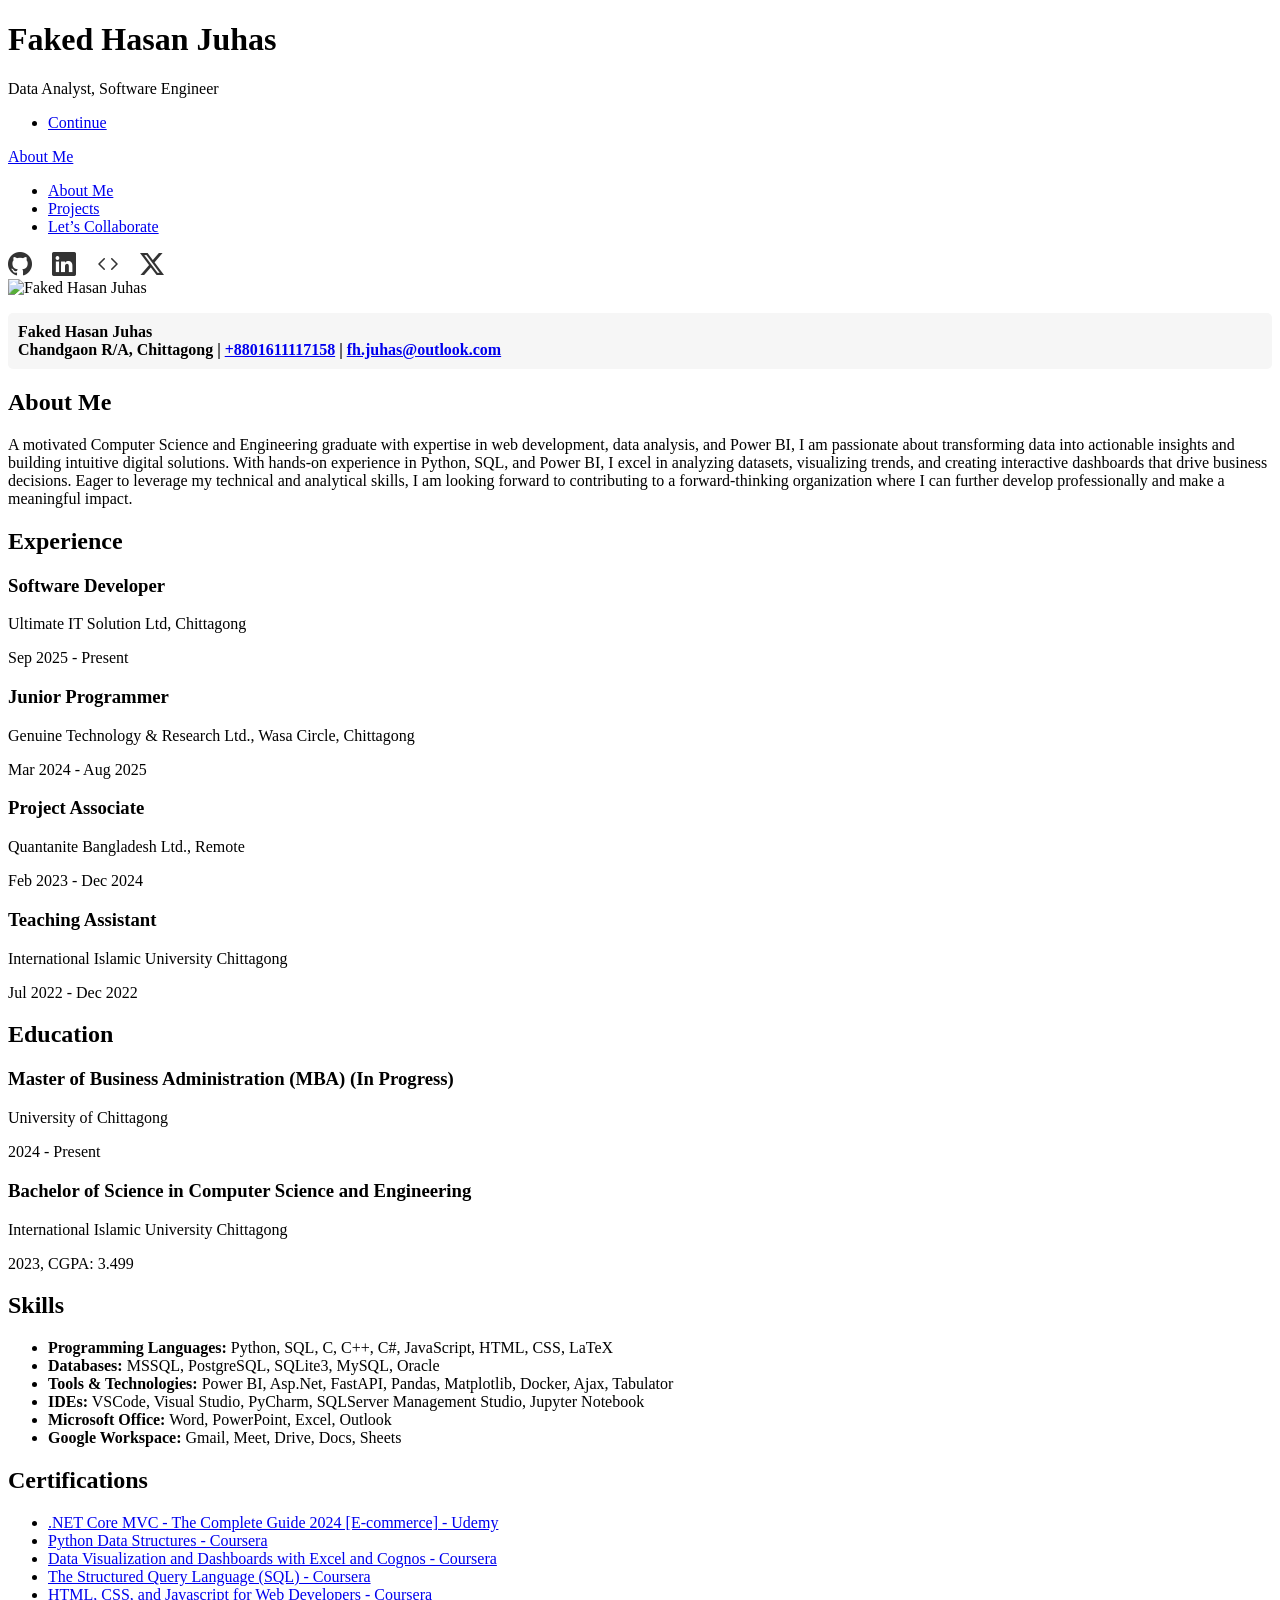
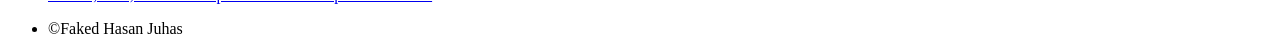
==== index.html @ 73db7cbe "Update index.html" ====
<!DOCTYPE HTML>
<html>
	<head>
		<title>Portfolio of Faked Hasan Juhas</title>
		<meta charset="utf-8" />
		<meta name="viewport" content="width=device-width, initial-scale=1, user-scalable=no" />
		<link rel="stylesheet" href="assets/css/main.css" />
		<link href="https://cdn.jsdelivr.net/npm/bootstrap-icons/font/bootstrap-icons.css" rel="stylesheet">
		<noscript><link rel="stylesheet" href="assets/css/noscript.css" /></noscript>

		<style>
			ul.icons {
		list-style: none;
		padding: 0;
		margin: 0;
		display: flex;
	}
	
	ul.icons li {
		margin-right: 15px; /* Adjust this value for spacing */
	}
	
	ul.icons li:last-child {
		margin-right: 0; /* No extra margin on the last item */
	}
	
	ul.icons a {
		text-decoration: none;
		color: #333;
		font-size: 1.5em; /* Adjust icon size */
	}
	
	ul.icons a:hover {
		color: #007bff; /* Change the hover color if needed */
	}
	
	ul.icons i {
		margin-right: 5px; /* For better spacing with text */
	}
		</style>
	</head>
	<body class="is-preload">

		<!-- Wrapper -->
		<div id="wrapper" class="fade-in">

			<!-- Intro -->
			<div id="intro">
				<h1>Faked Hasan Juhas</h1>
				<p>Data Analyst, Software Engineer</p>
				<ul class="actions">
					<li><a href="#header" class="button icon solid solo fa-arrow-down scrolly">Continue</a></li>
				</ul>
			</div>
	
			<!-- Header -->
			<header id="header">
				<a href="index.html" class="logo">About Me</a>
			</header>
			
			<!-- Nav -->
			<nav id="nav">
				<ul class="links">
					<li class="active"><a href="index.html">About Me</a></li>
					<li><a href="projects.html">Projects</a></li>
					<li><a href="others.html">Let’s Collaborate</a></li>
				</ul>
				<ul class="icons">
					<li><a href="https://github.com/fh-juhas" target="_blank"><i class="bi bi-github"></i></a></li>
					<li><a href="https://www.linkedin.com/in/fh-juhas/" target="_blank"><i class="bi bi-linkedin"></i></a></li>
					<li><a href="https://leetcode.com/u/fh_juhas" target="_blank">
						<i class="bi bi-code"></i></a>
					</li>
					<li><a href="https://x.com/FH_Juhas" target="_blank"> 
						<i class="bi bi-twitter-x"></i></a>
					 </li>
				</ul>
			</nav>
	
			<!-- Main Content -->
			<div id="main">
				<!-- Personal Information -->
				<section id="personal-info">
					<header class="major">
						<img src="images/juhas_c.jpg" alt="Faked Hasan Juhas" />
						<p class="highlighted-text">Faked Hasan Juhas <br> Chandgaon R/A, Chittagong | <a href="tel: +8801611117158">+8801611117158</a> | <a href="mailto:fh.juhas@outlook.com">fh.juhas@outlook.com</a></p>
					</header>
				</section>
	
				<!-- Objective -->
				<section id="objective">
					<h2>About Me</h2>
					<p>A motivated Computer Science and Engineering graduate with expertise in web development, data analysis, and Power BI, I am passionate about transforming data into actionable insights and building intuitive digital solutions. With hands-on experience in Python, SQL, and Power BI, I excel in analyzing datasets, visualizing trends, and creating interactive dashboards that drive business decisions. Eager to leverage my technical and analytical skills, I am looking forward to contributing to a forward-thinking organization where I can further develop professionally and make a meaningful impact.</p>
				</section>
	
				<!-- Experience -->
				<section id="experience">
					<h2>Experience</h2>
					<div class="experience-item">
						<h3>Software Developer</h3>
						<p>Ultimate IT Solution Ltd, Chittagong</p>
						<p>Sep 2025 - Present</p>
					</div>
					<div class="experience-item">
						<h3>Junior Programmer</h3>
						<p>Genuine Technology & Research Ltd., Wasa Circle, Chittagong</p>
						<p>Mar 2024 - Aug 2025</p>
					</div>
	
					<div class="experience-item">
						<h3>Project Associate</h3>
						<p>Quantanite Bangladesh Ltd., Remote</p>
						<p>Feb 2023 - Dec 2024</p>
					</div>
	
					<div class="experience-item">
						<h3>Teaching Assistant</h3>
						<p>International Islamic University Chittagong</p>
						<p>Jul 2022 - Dec 2022</p>
					</div>
				</section>
	
				<!-- Education -->
				<section id="education">
					<h2>Education</h2>
					<div class="education-item">
						<h3>Master of Business Administration (MBA) (In Progress)</h3>
						<p>University of Chittagong</p>
						<p>2024 - Present</p>
					</div>
					<div class="education-item">
						<h3>Bachelor of Science in Computer Science and Engineering</h3>
						<p>International Islamic University Chittagong</p>
						<p>2023, CGPA: 3.499</p>
					</div>
				</section>
	
				<!-- Skills -->
				<section id="skills">
					<h2>Skills</h2>
					<ul>
						<li><strong>Programming Languages:</strong> Python, SQL, C, C++, C#, JavaScript, HTML, CSS, LaTeX</li>
						<li><strong>Databases:</strong> MSSQL, PostgreSQL, SQLite3, MySQL, Oracle</li>
						<li><strong>Tools & Technologies:</strong> Power BI, Asp.Net, FastAPI, Pandas, Matplotlib, Docker, Ajax, Tabulator</li>
						<li><strong>IDEs:</strong> VSCode, Visual Studio, PyCharm, SQLServer Management Studio, Jupyter Notebook</li>
						<li><strong>Microsoft Office:</strong> Word, PowerPoint, Excel, Outlook</li>
						<li><strong>Google Workspace:</strong> Gmail, Meet, Drive, Docs, Sheets</li>
					</ul>
				</section>
	
				<!-- Certifications -->
				<section id="certifications">
					<h2>Certifications</h2>
					<ul>
						<li><a href="https://www.udemy.com/certificate/UC-e2f297e2-df7e-4d89-8115-664ddb28759d/">.NET Core MVC - The Complete Guide 2024 [E-commerce] - Udemy</a>
						</li>
						<li><a href="https://www.coursera.org/account/accomplishments/certificate/6GGU4X2CEJ9W">Python Data Structures - Coursera</a>
						</li>
						<li><a href="https://www.coursera.org/account/accomplishments/certificate/7LS5CKX2YSNA">Data Visualization and Dashboards with Excel and Cognos - Coursera</a>
						</li>
						<li><a href="https://www.coursera.org/account/accomplishments/verify/M5MW54828D9E">The Structured Query Language (SQL) - Coursera</a>
						</li>
						<li><a href="https://www.coursera.org/account/accomplishments/verify/FS8ZNSE8U9MA">HTML, CSS, and Javascript for Web Developers - Coursera</a>
						</li>
					</ul>
				</section>
			</div>

				<!-- Footer -->
					<footer id="footer">
				
						<section class="split contact">
							<section class="alt">
								<button onclick="topFunction()" id="myBtn" title="Go to top">Top</button>
							</section>
						</section>
					</footer>

				<!-- Copyright -->
					<div id="copyright">
						<ul><li>&copy;Faked Hasan Juhas</li></ul>
					</div>

			</div>

		<!-- Scripts -->
			<script src="assets/js/jquery.min.js"></script>
			<script src="assets/js/jquery.scrollex.min.js"></script>
			<script src="assets/js/jquery.scrolly.min.js"></script>
			<script src="assets/js/browser.min.js"></script>
			<script src="assets/js/breakpoints.min.js"></script>
			<script src="assets/js/util.js"></script>
			<script src="assets/js/main.js"></script>

	</body>
</html>

<style>
	/* Additional CSS for image styling */
	.profile-photo {
		display: flex;
		justify-content: center;
		align-items: center;
		margin: 20px 0;
	}

	.profile-photo img {
		width: 150px; /* Resize the image */
		height: 150px; /* Ensure image stays square */
		border-radius: 50%; /* Makes the image circular */
		border: 3px solid #ccc; /* Optional: adds a border */
	}

	.highlighted-text {
        background-color: #f6f6f6; /* Light yellow background */
        padding: 10px;
        border-radius: 5px; /* Optional: for rounded corners */
        font-weight: bold; /* Optional: make text bold */
    }
</style>



<script>
let mybutton = document.getElementById("myBtn");

// When the user scrolls down 20px from the top of the document, show the button
window.onscroll = function() {scrollFunction()};

function scrollFunction() {
  if (document.body.scrollTop > 20 || document.documentElement.scrollTop > 20) {
    mybutton.style.display = "block";
  } else {
    mybutton.style.display = "none";
  }
}

// When the user clicks on the button, scroll to the top of the document
function topFunction() {
  document.body.scrollTop = 0; // For Safari
  document.documentElement.scrollTop = 0; // For Chrome, Firefox, IE and Opera
}
</script>
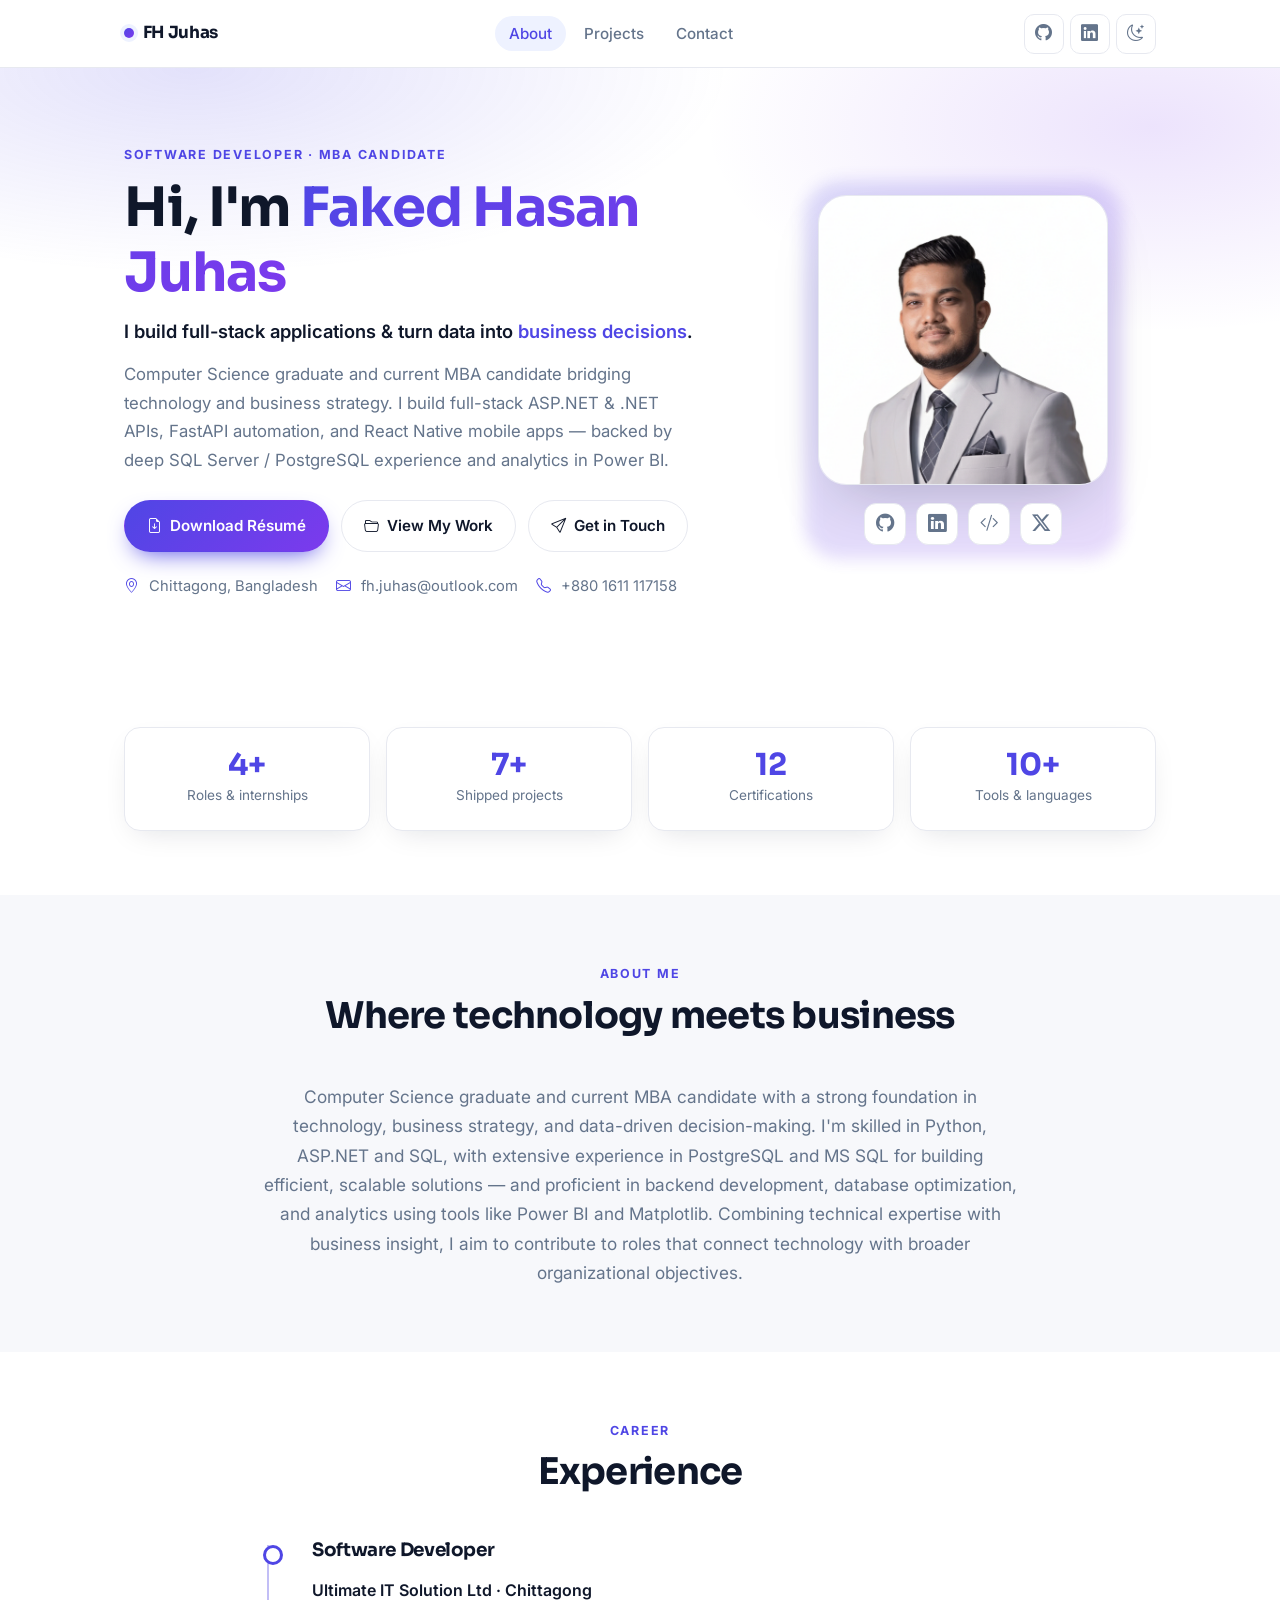
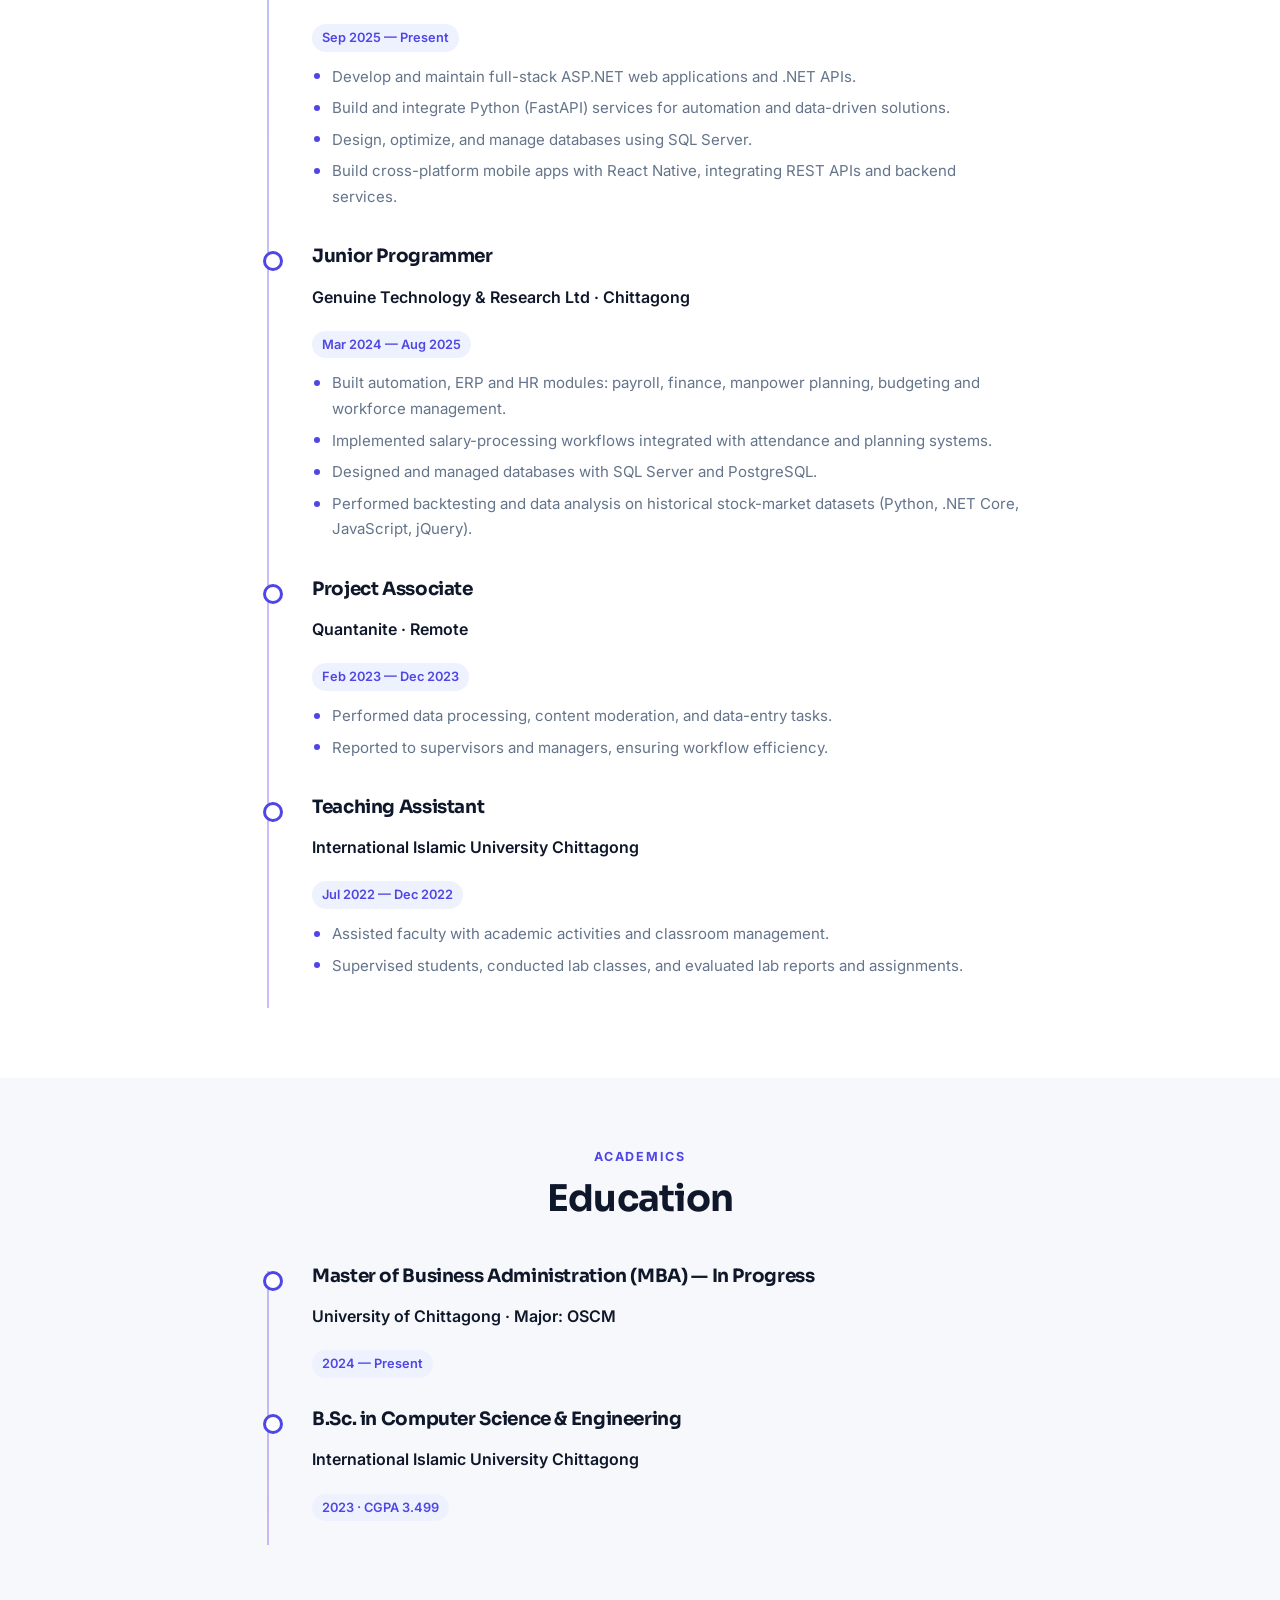
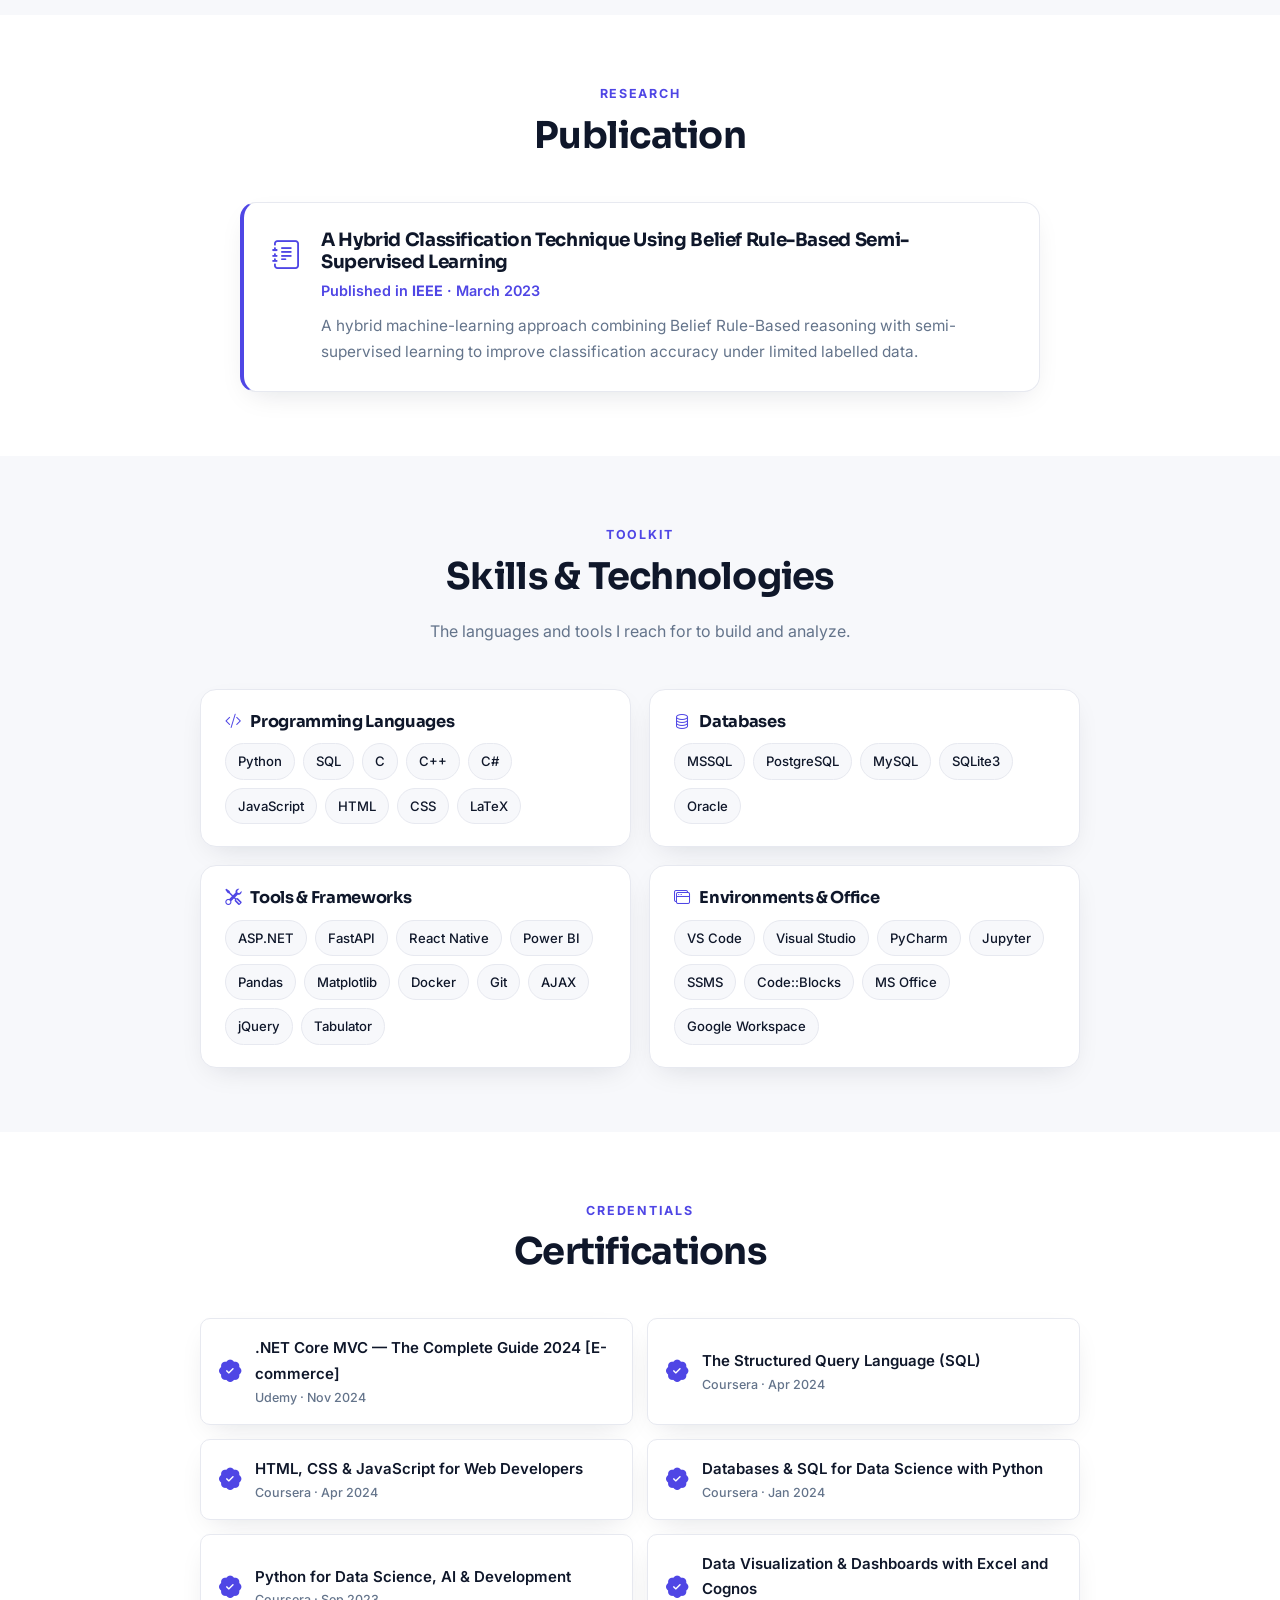
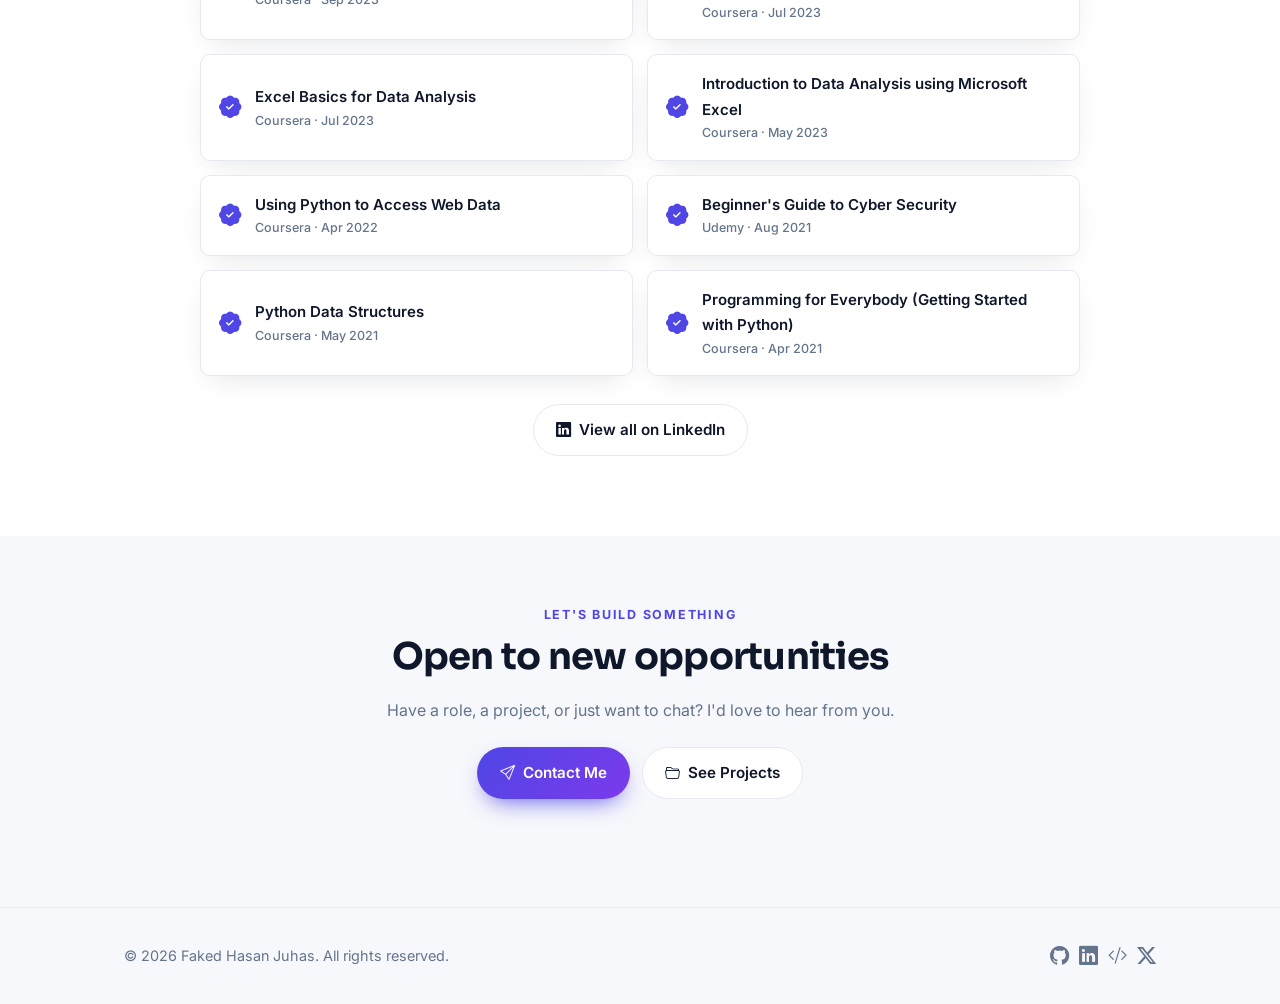
==== commit 5ea63ac9: "update design and contents" ====
--- a/index.html
+++ b/index.html
@@ -1,243 +1,324 @@
-<!DOCTYPE HTML>
-<html>
-	<head>
-		<title>Portfolio of Faked Hasan Juhas</title>
-		<meta charset="utf-8" />
-		<meta name="viewport" content="width=device-width, initial-scale=1, user-scalable=no" />
-		<link rel="stylesheet" href="assets/css/main.css" />
-		<link href="https://cdn.jsdelivr.net/npm/bootstrap-icons/font/bootstrap-icons.css" rel="stylesheet">
-		<noscript><link rel="stylesheet" href="assets/css/noscript.css" /></noscript>
-
-		<style>
-			ul.icons {
-		list-style: none;
-		padding: 0;
-		margin: 0;
-		display: flex;
-	}
-	
-	ul.icons li {
-		margin-right: 15px; /* Adjust this value for spacing */
-	}
-	
-	ul.icons li:last-child {
-		margin-right: 0; /* No extra margin on the last item */
-	}
-	
-	ul.icons a {
-		text-decoration: none;
-		color: #333;
-		font-size: 1.5em; /* Adjust icon size */
-	}
-	
-	ul.icons a:hover {
-		color: #007bff; /* Change the hover color if needed */
-	}
-	
-	ul.icons i {
-		margin-right: 5px; /* For better spacing with text */
-	}
-		</style>
-	</head>
-	<body class="is-preload">
-
-		<!-- Wrapper -->
-		<div id="wrapper" class="fade-in">
-
-			<!-- Intro -->
-			<div id="intro">
-				<h1>Faked Hasan Juhas</h1>
-				<p>Data Analyst, Software Engineer</p>
-				<ul class="actions">
-					<li><a href="#header" class="button icon solid solo fa-arrow-down scrolly">Continue</a></li>
-				</ul>
-			</div>
-	
-			<!-- Header -->
-			<header id="header">
-				<a href="index.html" class="logo">About Me</a>
-			</header>
-			
-			<!-- Nav -->
-			<nav id="nav">
-				<ul class="links">
-					<li class="active"><a href="index.html">About Me</a></li>
+<!DOCTYPE html>
+<html lang="en" data-theme="light">
+<head>
+	<meta charset="utf-8" />
+	<meta name="viewport" content="width=device-width, initial-scale=1" />
+	<title>Faked Hasan Juhas — Software Engineer & Data Analyst</title>
+	<meta name="description" content="Faked Hasan Juhas — Software Engineer and Data Analyst specializing in web development, SQL, Python and Power BI. Turning data into decisions and ideas into products." />
+
+	<link rel="preconnect" href="https://fonts.googleapis.com">
+	<link rel="preconnect" href="https://fonts.gstatic.com" crossorigin>
+	<link href="https://fonts.googleapis.com/css2?family=Inter:wght@400;500;600;700&family=Sora:wght@600;700&display=swap" rel="stylesheet">
+	<link href="https://cdn.jsdelivr.net/npm/bootstrap-icons/font/bootstrap-icons.css" rel="stylesheet">
+	<link rel="stylesheet" href="assets/css/style.css" />
+</head>
+<body>
+
+	<!-- Navbar -->
+	<header class="nav">
+		<div class="container">
+			<a href="index.html" class="nav__brand"><span class="dot"></span>FH&nbsp;Juhas</a>
+			<nav>
+				<ul class="nav__links">
+					<li><a href="index.html" class="active">About</a></li>
 					<li><a href="projects.html">Projects</a></li>
-					<li><a href="others.html">Let’s Collaborate</a></li>
-				</ul>
-				<ul class="icons">
-					<li><a href="https://github.com/fh-juhas" target="_blank"><i class="bi bi-github"></i></a></li>
-					<li><a href="https://www.linkedin.com/in/fh-juhas/" target="_blank"><i class="bi bi-linkedin"></i></a></li>
-					<li><a href="https://leetcode.com/u/fh_juhas" target="_blank">
-						<i class="bi bi-code"></i></a>
-					</li>
-					<li><a href="https://x.com/FH_Juhas" target="_blank"> 
-						<i class="bi bi-twitter-x"></i></a>
-					 </li>
+					<li><a href="others.html">Contact</a></li>
 				</ul>
 			</nav>
-	
-			<!-- Main Content -->
-			<div id="main">
-				<!-- Personal Information -->
-				<section id="personal-info">
-					<header class="major">
-						<img src="images/juhas_c.jpg" alt="Faked Hasan Juhas" />
-						<p class="highlighted-text">Faked Hasan Juhas <br> Chandgaon R/A, Chittagong | <a href="tel: +8801611117158">+8801611117158</a> | <a href="mailto:fh.juhas@outlook.com">fh.juhas@outlook.com</a></p>
-					</header>
-				</section>
-	
-				<!-- Objective -->
-				<section id="objective">
-					<h2>About Me</h2>
-					<p>A motivated Computer Science and Engineering graduate with expertise in web development, data analysis, and Power BI, I am passionate about transforming data into actionable insights and building intuitive digital solutions. With hands-on experience in Python, SQL, and Power BI, I excel in analyzing datasets, visualizing trends, and creating interactive dashboards that drive business decisions. Eager to leverage my technical and analytical skills, I am looking forward to contributing to a forward-thinking organization where I can further develop professionally and make a meaningful impact.</p>
-				</section>
-	
-				<!-- Experience -->
-				<section id="experience">
-					<h2>Experience</h2>
-					<div class="experience-item">
-						<h3>Software Developer</h3>
-						<p>Ultimate IT Solution Ltd, Chittagong</p>
-						<p>Sep 2025 - Present</p>
-					</div>
-					<div class="experience-item">
-						<h3>Junior Programmer</h3>
-						<p>Genuine Technology & Research Ltd., Wasa Circle, Chittagong</p>
-						<p>Mar 2024 - Aug 2025</p>
-					</div>
-	
-					<div class="experience-item">
-						<h3>Project Associate</h3>
-						<p>Quantanite Bangladesh Ltd., Remote</p>
-						<p>Feb 2023 - Dec 2024</p>
-					</div>
-	
-					<div class="experience-item">
-						<h3>Teaching Assistant</h3>
-						<p>International Islamic University Chittagong</p>
-						<p>Jul 2022 - Dec 2022</p>
-					</div>
-				</section>
-	
-				<!-- Education -->
-				<section id="education">
-					<h2>Education</h2>
-					<div class="education-item">
-						<h3>Master of Business Administration (MBA) (In Progress)</h3>
-						<p>University of Chittagong</p>
-						<p>2024 - Present</p>
-					</div>
-					<div class="education-item">
-						<h3>Bachelor of Science in Computer Science and Engineering</h3>
-						<p>International Islamic University Chittagong</p>
-						<p>2023, CGPA: 3.499</p>
-					</div>
-				</section>
-	
-				<!-- Skills -->
-				<section id="skills">
-					<h2>Skills</h2>
-					<ul>
-						<li><strong>Programming Languages:</strong> Python, SQL, C, C++, C#, JavaScript, HTML, CSS, LaTeX</li>
-						<li><strong>Databases:</strong> MSSQL, PostgreSQL, SQLite3, MySQL, Oracle</li>
-						<li><strong>Tools & Technologies:</strong> Power BI, Asp.Net, FastAPI, Pandas, Matplotlib, Docker, Ajax, Tabulator</li>
-						<li><strong>IDEs:</strong> VSCode, Visual Studio, PyCharm, SQLServer Management Studio, Jupyter Notebook</li>
-						<li><strong>Microsoft Office:</strong> Word, PowerPoint, Excel, Outlook</li>
-						<li><strong>Google Workspace:</strong> Gmail, Meet, Drive, Docs, Sheets</li>
+			<div class="nav__right">
+				<a class="icon-btn" href="https://github.com/fh-juhas" target="_blank" rel="noopener" title="GitHub"><i class="bi bi-github"></i></a>
+				<a class="icon-btn" href="https://www.linkedin.com/in/fh-juhas/" target="_blank" rel="noopener" title="LinkedIn"><i class="bi bi-linkedin"></i></a>
+				<button class="icon-btn" data-theme-toggle title="Toggle theme"><i data-theme-icon class="bi bi-moon-stars"></i></button>
+				<button class="icon-btn nav__toggle" data-nav-toggle title="Menu"><i class="bi bi-list"></i></button>
+			</div>
+		</div>
+	</header>
+
+	<!-- Hero -->
+	<section class="hero">
+		<div class="container">
+			<div class="hero__grid">
+				<div class="hero__intro reveal">
+					<span class="eyebrow">Software Developer · MBA Candidate</span>
+					<h1>Hi, I'm <span class="grad">Faked Hasan Juhas</span></h1>
+					<p class="hero__role">I build full-stack applications & turn data into <span>business decisions</span>.</p>
+					<p class="hero__lead">Computer Science graduate and current MBA candidate bridging technology and business strategy. I build full-stack ASP.NET & .NET APIs, FastAPI automation, and React Native mobile apps — backed by deep SQL Server / PostgreSQL experience and analytics in Power BI.</p>
+					<div class="hero__cta">
+						<a href="assets/files/Faked_Hasan_Juhas_Resume.pdf" class="btn btn--primary" target="_blank" rel="noopener"><i class="bi bi-file-earmark-arrow-down"></i> Download Résumé</a>
+						<a href="projects.html" class="btn btn--ghost"><i class="bi bi-folder2-open"></i> View My Work</a>
+						<a href="others.html" class="btn btn--ghost"><i class="bi bi-send"></i> Get in Touch</a>
+					</div>
+					<div class="hero__meta">
+						<span><i class="bi bi-geo-alt"></i> Chittagong, Bangladesh</span>
+						<a href="mailto:fh.juhas@outlook.com"><i class="bi bi-envelope"></i> fh.juhas@outlook.com</a>
+						<a href="tel:+8801611117158"><i class="bi bi-telephone"></i> +880 1611 117158</a>
+					</div>
+				</div>
+				<div class="hero__photo reveal">
+					<img src="images/crop.png" alt="Portrait of Faked Hasan Juhas" />
+					<div class="hero__socials">
+						<a href="https://github.com/fh-juhas" target="_blank" rel="noopener" title="GitHub"><i class="bi bi-github"></i></a>
+						<a href="https://www.linkedin.com/in/fh-juhas/" target="_blank" rel="noopener" title="LinkedIn"><i class="bi bi-linkedin"></i></a>
+						<a href="https://leetcode.com/u/fh_juhas" target="_blank" rel="noopener" title="LeetCode"><i class="bi bi-code-slash"></i></a>
+						<a href="https://x.com/FH_Juhas" target="_blank" rel="noopener" title="X"><i class="bi bi-twitter-x"></i></a>
+					</div>
+				</div>
+			</div>
+		</div>
+	</section>
+
+	<!-- Stats -->
+	<section class="section">
+		<div class="container">
+			<div class="stats reveal">
+				<div class="stat"><b>4+</b><span>Roles &amp; internships</span></div>
+				<div class="stat"><b>7+</b><span>Shipped projects</span></div>
+				<div class="stat"><b>12</b><span>Certifications</span></div>
+				<div class="stat"><b>10+</b><span>Tools &amp; languages</span></div>
+			</div>
+		</div>
+	</section>
+
+	<!-- About -->
+	<section id="about" class="section section--alt">
+		<div class="container">
+			<div class="section__head reveal">
+				<span class="eyebrow">About Me</span>
+				<h2>Where technology meets business</h2>
+			</div>
+			<p class="about reveal">Computer Science graduate and current MBA candidate with a strong foundation in technology, business strategy, and data-driven decision-making. I'm skilled in Python, ASP.NET and SQL, with extensive experience in PostgreSQL and MS SQL for building efficient, scalable solutions — and proficient in backend development, database optimization, and analytics using tools like Power BI and Matplotlib. Combining technical expertise with business insight, I aim to contribute to roles that connect technology with broader organizational objectives.</p>
+		</div>
+	</section>
+
+	<!-- Experience -->
+	<section id="experience" class="section">
+		<div class="container">
+			<div class="section__head reveal">
+				<span class="eyebrow">Career</span>
+				<h2>Experience</h2>
+			</div>
+			<div class="timeline">
+				<div class="tl-item reveal">
+					<h3>Software Developer</h3>
+					<p class="org">Ultimate IT Solution Ltd · Chittagong</p>
+					<span class="when">Sep 2025 — Present</span>
+					<ul class="tl-points">
+						<li>Develop and maintain full-stack ASP.NET web applications and .NET APIs.</li>
+						<li>Build and integrate Python (FastAPI) services for automation and data-driven solutions.</li>
+						<li>Design, optimize, and manage databases using SQL Server.</li>
+						<li>Build cross-platform mobile apps with React Native, integrating REST APIs and backend services.</li>
 					</ul>
-				</section>
-	
-				<!-- Certifications -->
-				<section id="certifications">
-					<h2>Certifications</h2>
-					<ul>
-						<li><a href="https://www.udemy.com/certificate/UC-e2f297e2-df7e-4d89-8115-664ddb28759d/">.NET Core MVC - The Complete Guide 2024 [E-commerce] - Udemy</a>
-						</li>
-						<li><a href="https://www.coursera.org/account/accomplishments/certificate/6GGU4X2CEJ9W">Python Data Structures - Coursera</a>
-						</li>
-						<li><a href="https://www.coursera.org/account/accomplishments/certificate/7LS5CKX2YSNA">Data Visualization and Dashboards with Excel and Cognos - Coursera</a>
-						</li>
-						<li><a href="https://www.coursera.org/account/accomplishments/verify/M5MW54828D9E">The Structured Query Language (SQL) - Coursera</a>
-						</li>
-						<li><a href="https://www.coursera.org/account/accomplishments/verify/FS8ZNSE8U9MA">HTML, CSS, and Javascript for Web Developers - Coursera</a>
-						</li>
+				</div>
+				<div class="tl-item reveal">
+					<h3>Junior Programmer</h3>
+					<p class="org">Genuine Technology &amp; Research Ltd · Chittagong</p>
+					<span class="when">Mar 2024 — Aug 2025</span>
+					<ul class="tl-points">
+						<li>Built automation, ERP and HR modules: payroll, finance, manpower planning, budgeting and workforce management.</li>
+						<li>Implemented salary-processing workflows integrated with attendance and planning systems.</li>
+						<li>Designed and managed databases with SQL Server and PostgreSQL.</li>
+						<li>Performed backtesting and data analysis on historical stock-market datasets (Python, .NET Core, JavaScript, jQuery).</li>
 					</ul>
-				</section>
-			</div>
-
-				<!-- Footer -->
-					<footer id="footer">
-				
-						<section class="split contact">
-							<section class="alt">
-								<button onclick="topFunction()" id="myBtn" title="Go to top">Top</button>
-							</section>
-						</section>
-					</footer>
-
-				<!-- Copyright -->
-					<div id="copyright">
-						<ul><li>&copy;Faked Hasan Juhas</li></ul>
-					</div>
-
-			</div>
-
-		<!-- Scripts -->
-			<script src="assets/js/jquery.min.js"></script>
-			<script src="assets/js/jquery.scrollex.min.js"></script>
-			<script src="assets/js/jquery.scrolly.min.js"></script>
-			<script src="assets/js/browser.min.js"></script>
-			<script src="assets/js/breakpoints.min.js"></script>
-			<script src="assets/js/util.js"></script>
-			<script src="assets/js/main.js"></script>
-
-	</body>
+				</div>
+				<div class="tl-item reveal">
+					<h3>Project Associate</h3>
+					<p class="org">Quantanite · Remote</p>
+					<span class="when">Feb 2023 — Dec 2023</span>
+					<ul class="tl-points">
+						<li>Performed data processing, content moderation, and data-entry tasks.</li>
+						<li>Reported to supervisors and managers, ensuring workflow efficiency.</li>
+					</ul>
+				</div>
+				<div class="tl-item reveal">
+					<h3>Teaching Assistant</h3>
+					<p class="org">International Islamic University Chittagong</p>
+					<span class="when">Jul 2022 — Dec 2022</span>
+					<ul class="tl-points">
+						<li>Assisted faculty with academic activities and classroom management.</li>
+						<li>Supervised students, conducted lab classes, and evaluated lab reports and assignments.</li>
+					</ul>
+				</div>
+			</div>
+		</div>
+	</section>
+
+	<!-- Education -->
+	<section id="education" class="section section--alt">
+		<div class="container">
+			<div class="section__head reveal">
+				<span class="eyebrow">Academics</span>
+				<h2>Education</h2>
+			</div>
+			<div class="timeline">
+				<div class="tl-item reveal">
+					<h3>Master of Business Administration (MBA) — In Progress</h3>
+					<p class="org">University of Chittagong · Major: OSCM</p>
+					<span class="when">2024 — Present</span>
+				</div>
+				<div class="tl-item reveal">
+					<h3>B.Sc. in Computer Science &amp; Engineering</h3>
+					<p class="org">International Islamic University Chittagong</p>
+					<span class="when">2023 · CGPA 3.499</span>
+				</div>
+			</div>
+		</div>
+	</section>
+
+	<!-- Publication -->
+	<section id="publication" class="section">
+		<div class="container">
+			<div class="section__head reveal">
+				<span class="eyebrow">Research</span>
+				<h2>Publication</h2>
+			</div>
+			<div class="pub reveal">
+				<i class="bi bi-journal-text"></i>
+				<div>
+					<h3>A Hybrid Classification Technique Using Belief Rule-Based Semi-Supervised Learning</h3>
+					<p class="pub__meta">Published in <strong>IEEE</strong> · March 2023</p>
+					<p>A hybrid machine-learning approach combining Belief Rule-Based reasoning with semi-supervised learning to improve classification accuracy under limited labelled data.</p>
+				</div>
+			</div>
+		</div>
+	</section>
+
+	<!-- Skills -->
+	<section id="skills" class="section section--alt">
+		<div class="container">
+			<div class="section__head reveal">
+				<span class="eyebrow">Toolkit</span>
+				<h2>Skills &amp; Technologies</h2>
+				<p>The languages and tools I reach for to build and analyze.</p>
+			</div>
+			<div class="skill-grid">
+				<div class="skill-card reveal">
+					<h3><i class="bi bi-code-slash"></i> Programming Languages</h3>
+					<div class="chips">
+						<span class="chip">Python</span><span class="chip">SQL</span><span class="chip">C</span>
+						<span class="chip">C++</span><span class="chip">C#</span><span class="chip">JavaScript</span>
+						<span class="chip">HTML</span><span class="chip">CSS</span><span class="chip">LaTeX</span>
+					</div>
+				</div>
+				<div class="skill-card reveal">
+					<h3><i class="bi bi-database"></i> Databases</h3>
+					<div class="chips">
+						<span class="chip">MSSQL</span><span class="chip">PostgreSQL</span><span class="chip">MySQL</span>
+						<span class="chip">SQLite3</span><span class="chip">Oracle</span>
+					</div>
+				</div>
+				<div class="skill-card reveal">
+					<h3><i class="bi bi-tools"></i> Tools &amp; Frameworks</h3>
+					<div class="chips">
+						<span class="chip">ASP.NET</span><span class="chip">FastAPI</span><span class="chip">React Native</span>
+						<span class="chip">Power BI</span><span class="chip">Pandas</span><span class="chip">Matplotlib</span>
+						<span class="chip">Docker</span><span class="chip">Git</span><span class="chip">AJAX</span>
+						<span class="chip">jQuery</span><span class="chip">Tabulator</span>
+					</div>
+				</div>
+				<div class="skill-card reveal">
+					<h3><i class="bi bi-window-stack"></i> Environments &amp; Office</h3>
+					<div class="chips">
+						<span class="chip">VS Code</span><span class="chip">Visual Studio</span><span class="chip">PyCharm</span>
+						<span class="chip">Jupyter</span><span class="chip">SSMS</span><span class="chip">Code::Blocks</span>
+						<span class="chip">MS Office</span><span class="chip">Google Workspace</span>
+					</div>
+				</div>
+			</div>
+		</div>
+	</section>
+
+	<!-- Certifications -->
+	<section id="certifications" class="section">
+		<div class="container">
+			<div class="section__head reveal">
+				<span class="eyebrow">Credentials</span>
+				<h2>Certifications</h2>
+			</div>
+			<div class="cert-grid">
+				<a class="cert reveal" href="https://www.udemy.com/certificate/UC-e2f297e2-df7e-4d89-8115-664ddb28759d/" target="_blank" rel="noopener">
+					<i class="bi bi-patch-check-fill"></i>
+					<span>.NET Core MVC — The Complete Guide 2024 [E-commerce]<small>Udemy · Nov 2024</small></span>
+				</a>
+				<a class="cert reveal" href="https://www.coursera.org/account/accomplishments/verify/M5MW54828D9E" target="_blank" rel="noopener">
+					<i class="bi bi-patch-check-fill"></i>
+					<span>The Structured Query Language (SQL)<small>Coursera · Apr 2024</small></span>
+				</a>
+				<a class="cert reveal" href="https://www.coursera.org/account/accomplishments/verify/FS8ZNSE8U9MA" target="_blank" rel="noopener">
+					<i class="bi bi-patch-check-fill"></i>
+					<span>HTML, CSS &amp; JavaScript for Web Developers<small>Coursera · Apr 2024</small></span>
+				</a>
+				<a class="cert reveal" href="https://www.coursera.org/account/accomplishments/verify/5TKAB6D3DRLK" target="_blank" rel="noopener">
+					<i class="bi bi-patch-check-fill"></i>
+					<span>Databases &amp; SQL for Data Science with Python<small>Coursera · Jan 2024</small></span>
+				</a>
+				<a class="cert reveal" href="https://www.coursera.org/account/accomplishments/verify/PZXYW85PT35J" target="_blank" rel="noopener">
+					<i class="bi bi-patch-check-fill"></i>
+					<span>Python for Data Science, AI &amp; Development<small>Coursera · Sep 2023</small></span>
+				</a>
+				<a class="cert reveal" href="https://www.coursera.org/account/accomplishments/certificate/7LS5CKX2YSNA" target="_blank" rel="noopener">
+					<i class="bi bi-patch-check-fill"></i>
+					<span>Data Visualization &amp; Dashboards with Excel and Cognos<small>Coursera · Jul 2023</small></span>
+				</a>
+				<div class="cert reveal">
+					<i class="bi bi-patch-check-fill"></i>
+					<span>Excel Basics for Data Analysis<small>Coursera · Jul 2023</small></span>
+				</div>
+				<a class="cert reveal" href="https://www.coursera.org/account/accomplishments/verify/GVGKXHJCL5WN" target="_blank" rel="noopener">
+					<i class="bi bi-patch-check-fill"></i>
+					<span>Introduction to Data Analysis using Microsoft Excel<small>Coursera · May 2023</small></span>
+				</a>
+				<a class="cert reveal" href="https://www.coursera.org/account/accomplishments/verify/MHJACQ44E6E8" target="_blank" rel="noopener">
+					<i class="bi bi-patch-check-fill"></i>
+					<span>Using Python to Access Web Data<small>Coursera · Apr 2022</small></span>
+				</a>
+				<a class="cert reveal" href="https://www.udemy.com/certificate/UC-8f8a9b1d-65d9-4c87-8606-36bdc392db91/" target="_blank" rel="noopener">
+					<i class="bi bi-patch-check-fill"></i>
+					<span>Beginner's Guide to Cyber Security<small>Udemy · Aug 2021</small></span>
+				</a>
+				<a class="cert reveal" href="https://www.coursera.org/account/accomplishments/certificate/6GGU4X2CEJ9W" target="_blank" rel="noopener">
+					<i class="bi bi-patch-check-fill"></i>
+					<span>Python Data Structures<small>Coursera · May 2021</small></span>
+				</a>
+				<a class="cert reveal" href="https://www.coursera.org/account/accomplishments/verify/7NSMDLDTZDMS" target="_blank" rel="noopener">
+					<i class="bi bi-patch-check-fill"></i>
+					<span>Programming for Everybody (Getting Started with Python)<small>Coursera · Apr 2021</small></span>
+				</a>
+			</div>
+			<p style="text-align:center;margin-top:28px">
+				<a class="btn btn--ghost" href="https://www.linkedin.com/in/fh-juhas/details/certifications/" target="_blank" rel="noopener"><i class="bi bi-linkedin"></i> View all on LinkedIn</a>
+			</p>
+		</div>
+	</section>
+
+	<!-- CTA -->
+	<section class="section section--alt">
+		<div class="container">
+			<div class="section__head reveal">
+				<span class="eyebrow">Let's build something</span>
+				<h2>Open to new opportunities</h2>
+				<p>Have a role, a project, or just want to chat? I'd love to hear from you.</p>
+				<div class="hero__cta" style="justify-content:center;margin-top:1.4rem">
+					<a href="others.html" class="btn btn--primary"><i class="bi bi-send"></i> Contact Me</a>
+					<a href="projects.html" class="btn btn--ghost"><i class="bi bi-folder2-open"></i> See Projects</a>
+				</div>
+			</div>
+		</div>
+	</section>
+
+	<!-- Footer -->
+	<footer class="footer">
+		<div class="container">
+			<p>&copy; <span id="year">2026</span> Faked Hasan Juhas. All rights reserved.</p>
+			<div class="socials">
+				<a href="https://github.com/fh-juhas" target="_blank" rel="noopener" title="GitHub"><i class="bi bi-github"></i></a>
+				<a href="https://www.linkedin.com/in/fh-juhas/" target="_blank" rel="noopener" title="LinkedIn"><i class="bi bi-linkedin"></i></a>
+				<a href="https://leetcode.com/u/fh_juhas" target="_blank" rel="noopener" title="LeetCode"><i class="bi bi-code-slash"></i></a>
+				<a href="https://x.com/FH_Juhas" target="_blank" rel="noopener" title="X"><i class="bi bi-twitter-x"></i></a>
+			</div>
+		</div>
+	</footer>
+
+	<button id="topBtn" title="Back to top"><i class="bi bi-arrow-up"></i></button>
+	<script src="assets/js/app.js"></script>
+</body>
 </html>
-
-<style>
-	/* Additional CSS for image styling */
-	.profile-photo {
-		display: flex;
-		justify-content: center;
-		align-items: center;
-		margin: 20px 0;
-	}
-
-	.profile-photo img {
-		width: 150px; /* Resize the image */
-		height: 150px; /* Ensure image stays square */
-		border-radius: 50%; /* Makes the image circular */
-		border: 3px solid #ccc; /* Optional: adds a border */
-	}
-
-	.highlighted-text {
-        background-color: #f6f6f6; /* Light yellow background */
-        padding: 10px;
-        border-radius: 5px; /* Optional: for rounded corners */
-        font-weight: bold; /* Optional: make text bold */
-    }
-</style>
-
-
-
-<script>
-let mybutton = document.getElementById("myBtn");
-
-// When the user scrolls down 20px from the top of the document, show the button
-window.onscroll = function() {scrollFunction()};
-
-function scrollFunction() {
-  if (document.body.scrollTop > 20 || document.documentElement.scrollTop > 20) {
-    mybutton.style.display = "block";
-  } else {
-    mybutton.style.display = "none";
-  }
-}
-
-// When the user clicks on the button, scroll to the top of the document
-function topFunction() {
-  document.body.scrollTop = 0; // For Safari
-  document.documentElement.scrollTop = 0; // For Chrome, Firefox, IE and Opera
-}
-</script>
--- a/assets/css/style.css
+++ b/assets/css/style.css
@@ -0,0 +1,376 @@
+/* =========================================================
+   Portfolio — Faked Hasan Juhas
+   Modern, recruiter-friendly redesign (self-contained)
+   ========================================================= */
+
+:root {
+  --accent: #4f46e5;          /* indigo */
+  --accent-2: #7c3aed;        /* violet */
+  --accent-soft: #eef2ff;
+  --bg: #ffffff;
+  --bg-alt: #f7f8fb;
+  --surface: #ffffff;
+  --text: #0f172a;
+  --text-muted: #64748b;
+  --border: #e7e9f0;
+  --shadow: 0 10px 30px -12px rgba(15, 23, 42, .15);
+  --shadow-lg: 0 24px 60px -20px rgba(15, 23, 42, .25);
+  --radius: 16px;
+  --radius-sm: 10px;
+  --maxw: 1080px;
+  --nav-h: 68px;
+  --ring: 0 0 0 4px rgba(79, 70, 229, .18);
+}
+
+html[data-theme="dark"] {
+  --accent: #818cf8;
+  --accent-2: #a78bfa;
+  --accent-soft: #1e1b3a;
+  --bg: #0b1020;
+  --bg-alt: #0f152a;
+  --surface: #131a30;
+  --text: #e7eaf3;
+  --text-muted: #9aa4bd;
+  --border: #232b45;
+  --shadow: 0 10px 30px -12px rgba(0, 0, 0, .5);
+  --shadow-lg: 0 24px 60px -20px rgba(0, 0, 0, .6);
+}
+
+* { box-sizing: border-box; }
+
+html { scroll-behavior: smooth; scroll-padding-top: calc(var(--nav-h) + 16px); }
+
+body {
+  margin: 0;
+  font-family: "Inter", -apple-system, BlinkMacSystemFont, "Segoe UI", Roboto, Helvetica, Arial, sans-serif;
+  background: var(--bg);
+  color: var(--text);
+  line-height: 1.7;
+  -webkit-font-smoothing: antialiased;
+  text-rendering: optimizeLegibility;
+  transition: background .35s ease, color .35s ease;
+}
+
+h1, h2, h3, h4 {
+  font-family: "Sora", "Inter", sans-serif;
+  line-height: 1.2;
+  letter-spacing: -.02em;
+  color: var(--text);
+  margin: 0 0 .5em;
+}
+
+a { color: var(--accent); text-decoration: none; transition: color .2s ease; }
+a:hover { color: var(--accent-2); }
+
+img { max-width: 100%; display: block; }
+
+.container { width: 100%; max-width: var(--maxw); margin: 0 auto; padding: 0 24px; }
+
+section { scroll-margin-top: calc(var(--nav-h) + 24px); }
+
+.eyebrow {
+  display: inline-block;
+  font-size: .78rem;
+  font-weight: 700;
+  letter-spacing: .14em;
+  text-transform: uppercase;
+  color: var(--accent);
+  margin-bottom: .6rem;
+}
+
+/* ---------------- Navbar ---------------- */
+.nav {
+  position: sticky; top: 0; z-index: 100;
+  height: var(--nav-h);
+  display: flex; align-items: center;
+  background: color-mix(in srgb, var(--bg) 80%, transparent);
+  backdrop-filter: saturate(180%) blur(14px);
+  border-bottom: 1px solid var(--border);
+}
+.nav .container { display: flex; align-items: center; justify-content: space-between; }
+.nav__brand {
+  font-family: "Sora", sans-serif; font-weight: 700; font-size: 1.05rem;
+  color: var(--text); letter-spacing: -.02em;
+  display: flex; align-items: center; gap: .55rem;
+}
+.nav__brand .dot {
+  width: 10px; height: 10px; border-radius: 50%;
+  background: linear-gradient(135deg, var(--accent), var(--accent-2));
+  box-shadow: 0 0 0 4px var(--accent-soft);
+}
+.nav__links { display: flex; align-items: center; gap: 4px; list-style: none; margin: 0; padding: 0; }
+.nav__links a {
+  color: var(--text-muted); font-weight: 500; font-size: .95rem;
+  padding: 8px 14px; border-radius: 999px; transition: all .2s ease;
+}
+.nav__links a:hover { color: var(--text); background: var(--bg-alt); }
+.nav__links a.active { color: var(--accent); background: var(--accent-soft); }
+
+.nav__right { display: flex; align-items: center; gap: 6px; }
+.icon-btn {
+  width: 40px; height: 40px; display: inline-grid; place-items: center;
+  border-radius: 10px; border: 1px solid var(--border); background: var(--surface);
+  color: var(--text-muted); cursor: pointer; font-size: 1.05rem; transition: all .2s ease;
+}
+.icon-btn:hover { color: var(--accent); border-color: var(--accent); transform: translateY(-1px); }
+
+.nav__toggle { display: none; }
+
+/* ---------------- Buttons ---------------- */
+.btn {
+  display: inline-flex; align-items: center; gap: .5rem;
+  padding: 12px 22px; border-radius: 999px;
+  font-weight: 600; font-size: .95rem; cursor: pointer;
+  border: 1px solid transparent; transition: all .22s ease; white-space: nowrap;
+}
+.btn--primary {
+  background: linear-gradient(135deg, var(--accent), var(--accent-2));
+  color: #fff; box-shadow: 0 10px 24px -10px var(--accent);
+}
+.btn--primary:hover { color: #fff; transform: translateY(-2px); box-shadow: 0 16px 30px -12px var(--accent); }
+.btn--ghost { background: var(--surface); color: var(--text); border-color: var(--border); }
+.btn--ghost:hover { color: var(--accent); border-color: var(--accent); transform: translateY(-2px); }
+
+/* ---------------- Hero ---------------- */
+.hero { position: relative; overflow: hidden; padding: 72px 0 56px; }
+.hero::before {
+  content: ""; position: absolute; inset: 0; z-index: -1;
+  background:
+    radial-gradient(60% 50% at 15% 0%, color-mix(in srgb, var(--accent) 16%, transparent), transparent 70%),
+    radial-gradient(50% 50% at 90% 10%, color-mix(in srgb, var(--accent-2) 14%, transparent), transparent 70%);
+}
+.hero__grid {
+  display: grid; grid-template-columns: 1.4fr .9fr; gap: 48px; align-items: center;
+}
+.hero h1 { font-size: clamp(2.2rem, 5vw, 3.4rem); margin-bottom: .2em; }
+.hero h1 .grad {
+  background: linear-gradient(120deg, var(--accent), var(--accent-2));
+  -webkit-background-clip: text; background-clip: text; color: transparent;
+}
+.hero__role { font-size: 1.15rem; font-weight: 600; color: var(--text); margin: 0 0 .8rem; }
+.hero__role span { color: var(--accent); }
+.hero__lead { color: var(--text-muted); font-size: 1.05rem; max-width: 52ch; margin: 0 0 1.6rem; }
+.hero__cta { display: flex; flex-wrap: wrap; gap: 12px; margin-bottom: 1.4rem; }
+.hero__meta { display: flex; flex-wrap: wrap; gap: 18px; color: var(--text-muted); font-size: .92rem; }
+.hero__meta a { color: var(--text-muted); }
+.hero__meta a:hover { color: var(--accent); }
+.hero__meta i { color: var(--accent); margin-right: 6px; }
+
+.hero__photo { justify-self: center; position: relative; }
+.hero__photo img {
+  width: 290px; height: 290px; object-fit: cover; border-radius: 28px;
+  border: 1px solid var(--border); box-shadow: var(--shadow-lg);
+}
+.hero__photo::after {
+  content: ""; position: absolute; inset: -14px; z-index: -1; border-radius: 36px;
+  background: linear-gradient(135deg, var(--accent), var(--accent-2)); opacity: .18; filter: blur(8px);
+}
+.hero__socials { display: flex; gap: 10px; margin-top: 18px; justify-content: center; }
+.hero__socials a {
+  width: 42px; height: 42px; display: grid; place-items: center; border-radius: 12px;
+  background: var(--surface); border: 1px solid var(--border); color: var(--text-muted);
+  font-size: 1.15rem; transition: all .2s ease;
+}
+.hero__socials a:hover { color: #fff; border-color: transparent; background: linear-gradient(135deg, var(--accent), var(--accent-2)); transform: translateY(-3px); }
+
+/* ---------------- Generic section ---------------- */
+.section { padding: 64px 0; }
+.section--alt { background: var(--bg-alt); }
+.section__head { text-align: center; max-width: 640px; margin: 0 auto 44px; }
+.section__head h2 { font-size: clamp(1.7rem, 3.5vw, 2.3rem); }
+.section__head p { color: var(--text-muted); margin: .3rem 0 0; }
+
+/* ---------------- Cards / Stats ---------------- */
+.stats { display: grid; grid-template-columns: repeat(4, 1fr); gap: 16px; margin-top: 8px; }
+.stat {
+  background: var(--surface); border: 1px solid var(--border); border-radius: var(--radius);
+  padding: 22px; text-align: center; box-shadow: var(--shadow);
+}
+.stat b { display: block; font-family: "Sora", sans-serif; font-size: 1.9rem; color: var(--accent); line-height: 1; }
+.stat span { font-size: .85rem; color: var(--text-muted); }
+
+/* About */
+.about { max-width: 760px; margin: 0 auto; text-align: center; color: var(--text-muted); font-size: 1.08rem; }
+
+/* ---------------- Timeline ---------------- */
+.timeline { max-width: 760px; margin: 0 auto; position: relative; padding-left: 28px; }
+.timeline::before {
+  content: ""; position: absolute; left: 7px; top: 6px; bottom: 6px; width: 2px;
+  background: linear-gradient(var(--accent), var(--accent-2)); opacity: .35;
+}
+.tl-item { position: relative; padding: 0 0 30px 24px; }
+.tl-item::before {
+  content: ""; position: absolute; left: -25px; top: 6px; width: 14px; height: 14px; border-radius: 50%;
+  background: var(--surface); border: 3px solid var(--accent);
+}
+.tl-item h3 { font-size: 1.15rem; margin-bottom: .15rem; }
+.tl-item .org { color: var(--text); font-weight: 600; }
+.tl-item .when {
+  display: inline-block; font-size: .8rem; font-weight: 600; color: var(--accent);
+  background: var(--accent-soft); padding: 3px 10px; border-radius: 999px; margin-top: 4px;
+}
+.tl-points { margin: 12px 0 0; padding: 0; list-style: none; }
+.tl-points li {
+  position: relative; padding-left: 20px; color: var(--text-muted);
+  font-size: .94rem; margin-bottom: 6px;
+}
+.tl-points li::before {
+  content: ""; position: absolute; left: 2px; top: .65em; width: 6px; height: 6px;
+  border-radius: 50%; background: var(--accent);
+}
+
+/* ---------------- Publication ---------------- */
+.pub {
+  display: flex; gap: 20px; align-items: flex-start; max-width: 800px; margin: 0 auto;
+  background: var(--surface); border: 1px solid var(--border); border-left: 4px solid var(--accent);
+  border-radius: var(--radius); padding: 26px 28px; box-shadow: var(--shadow);
+}
+.pub > i { font-size: 1.8rem; color: var(--accent); flex-shrink: 0; margin-top: 2px; }
+.pub h3 { font-size: 1.15rem; margin-bottom: .35rem; }
+.pub__meta { color: var(--accent); font-weight: 600; font-size: .9rem; margin: 0 0 .6rem; }
+.pub p:last-child { color: var(--text-muted); margin: 0; font-size: .96rem; }
+
+/* ---------------- Skills ---------------- */
+.skill-grid { display: grid; grid-template-columns: repeat(2, 1fr); gap: 18px; max-width: 880px; margin: 0 auto; }
+.skill-card { background: var(--surface); border: 1px solid var(--border); border-radius: var(--radius); padding: 22px 24px; box-shadow: var(--shadow); }
+.skill-card h3 { font-size: 1.02rem; display: flex; align-items: center; gap: .6rem; }
+.skill-card h3 i { color: var(--accent); }
+.chips { display: flex; flex-wrap: wrap; gap: 8px; margin-top: 12px; }
+.chip {
+  font-size: .82rem; font-weight: 500; padding: 6px 12px; border-radius: 999px;
+  background: var(--bg-alt); border: 1px solid var(--border); color: var(--text);
+}
+
+/* ---------------- Project cards ---------------- */
+.project-grid { display: grid; grid-template-columns: repeat(2, 1fr); gap: 24px; }
+.project {
+  background: var(--surface); border: 1px solid var(--border); border-radius: var(--radius);
+  overflow: hidden; box-shadow: var(--shadow); display: flex; flex-direction: column;
+  transition: transform .25s ease, box-shadow .25s ease, border-color .25s ease;
+}
+.project:hover { transform: translateY(-6px); box-shadow: var(--shadow-lg); border-color: color-mix(in srgb, var(--accent) 40%, var(--border)); }
+
+/* Featured project spans the full row with a side-by-side layout */
+.project--featured {
+  grid-column: 1 / -1;
+  flex-direction: row;
+  border-color: color-mix(in srgb, var(--accent) 35%, var(--border));
+}
+.project--featured .project__media { aspect-ratio: auto; flex: 1 1 52%; min-height: 320px; }
+.project--featured .project__body { flex: 1 1 48%; justify-content: center; padding: 36px; }
+.project--featured .project__body h3 { font-size: 1.5rem; }
+.project--featured .project__body p { font-size: 1rem; }
+.project--featured .project__tag { background: linear-gradient(135deg, var(--accent), var(--accent-2)); }
+@media (max-width: 860px) {
+  .project--featured { flex-direction: column; }
+  .project--featured .project__media { min-height: 0; aspect-ratio: 16/9; }
+  .project--featured .project__body { padding: 24px; }
+}
+.project__media { position: relative; aspect-ratio: 16/9; overflow: hidden; background: var(--bg-alt); }
+.project__media img { width: 100%; height: 100%; object-fit: cover; transition: transform .4s ease; }
+.project:hover .project__media img { transform: scale(1.06); }
+.project__tag {
+  position: absolute; top: 12px; left: 12px; font-size: .72rem; font-weight: 700;
+  letter-spacing: .04em; text-transform: uppercase; color: #fff; padding: 5px 11px; border-radius: 999px;
+  background: rgba(15, 23, 42, .72); backdrop-filter: blur(4px);
+}
+.project__body { padding: 22px 22px 24px; display: flex; flex-direction: column; flex: 1; }
+.project__body h3 { font-size: 1.18rem; }
+.project__body p { color: var(--text-muted); font-size: .95rem; margin: 0 0 16px; }
+.project__tech { display: flex; flex-wrap: wrap; gap: 7px; margin-bottom: 18px; }
+.project__tech span {
+  font-size: .76rem; font-weight: 600; padding: 4px 10px; border-radius: 8px;
+  background: var(--accent-soft); color: var(--accent);
+}
+.project__links { margin-top: auto; display: flex; gap: 16px; }
+.project__links a { font-weight: 600; font-size: .9rem; display: inline-flex; align-items: center; gap: .35rem; }
+
+/* ---------------- Certifications ---------------- */
+.cert-grid { display: grid; grid-template-columns: repeat(2, 1fr); gap: 14px; max-width: 880px; margin: 0 auto; }
+.cert {
+  display: flex; align-items: center; gap: 14px; background: var(--surface);
+  border: 1px solid var(--border); border-radius: var(--radius-sm); padding: 16px 18px; box-shadow: var(--shadow);
+  transition: transform .2s ease, border-color .2s ease;
+}
+.cert:hover { transform: translateY(-3px); border-color: var(--accent); }
+.cert i { font-size: 1.4rem; color: var(--accent); flex-shrink: 0; }
+.cert span { font-weight: 600; color: var(--text); font-size: .94rem; }
+.cert small { display: block; color: var(--text-muted); font-weight: 500; }
+
+/* ---------------- Contact ---------------- */
+.contact-wrap { display: grid; grid-template-columns: 1fr 1fr; gap: 40px; max-width: 920px; margin: 0 auto; align-items: start; }
+.contact-info h3 { font-size: 1.4rem; }
+.contact-info p { color: var(--text-muted); }
+.contact-list { list-style: none; padding: 0; margin: 22px 0 0; display: grid; gap: 14px; }
+.contact-list li { display: flex; align-items: center; gap: 14px; }
+.contact-list .ci {
+  width: 44px; height: 44px; display: grid; place-items: center; border-radius: 12px;
+  background: var(--accent-soft); color: var(--accent); font-size: 1.15rem; flex-shrink: 0;
+}
+.contact-list a, .contact-list span { color: var(--text); font-weight: 500; }
+.contact-list small { display: block; color: var(--text-muted); font-weight: 400; }
+
+.form { background: var(--surface); border: 1px solid var(--border); border-radius: var(--radius); padding: 26px; box-shadow: var(--shadow); }
+.form label { display: block; font-weight: 600; font-size: .88rem; margin-bottom: 6px; color: var(--text); }
+.form .field { margin-bottom: 16px; }
+.form input, .form textarea {
+  width: 100%; padding: 12px 14px; border-radius: 10px; border: 1px solid var(--border);
+  background: var(--bg); color: var(--text); font: inherit; font-size: .95rem; transition: border-color .2s ease, box-shadow .2s ease;
+}
+.form input:focus, .form textarea:focus { outline: none; border-color: var(--accent); box-shadow: var(--ring); }
+.form textarea { resize: vertical; min-height: 120px; }
+
+.social-row { display: flex; flex-wrap: wrap; gap: 10px; margin-top: 20px; }
+.social-row a {
+  display: inline-flex; align-items: center; gap: .45rem; padding: 8px 14px; border-radius: 999px;
+  border: 1px solid var(--border); background: var(--bg-alt); color: var(--text-muted); font-size: .88rem; font-weight: 500;
+  transition: all .2s ease;
+}
+.social-row a:hover { color: var(--accent); border-color: var(--accent); transform: translateY(-2px); }
+
+/* ---------------- Footer ---------------- */
+.footer { border-top: 1px solid var(--border); padding: 32px 0; background: var(--bg-alt); }
+.footer .container { display: flex; align-items: center; justify-content: space-between; flex-wrap: wrap; gap: 16px; }
+.footer p { color: var(--text-muted); font-size: .9rem; margin: 0; }
+.footer .socials { display: flex; gap: 10px; }
+.footer .socials a { color: var(--text-muted); font-size: 1.2rem; }
+.footer .socials a:hover { color: var(--accent); }
+
+/* Back to top */
+#topBtn {
+  position: fixed; right: 24px; bottom: 24px; z-index: 90;
+  width: 46px; height: 46px; border-radius: 14px; border: none; cursor: pointer;
+  background: linear-gradient(135deg, var(--accent), var(--accent-2)); color: #fff; font-size: 1.1rem;
+  box-shadow: var(--shadow-lg); opacity: 0; visibility: hidden; transform: translateY(10px); transition: all .3s ease;
+}
+#topBtn.show { opacity: 1; visibility: visible; transform: translateY(0); }
+#topBtn:hover { transform: translateY(-3px); }
+
+/* ---------------- Reveal animation ---------------- */
+.reveal { opacity: 0; transform: translateY(24px); transition: opacity .6s ease, transform .6s ease; }
+.reveal.in { opacity: 1; transform: none; }
+@media (prefers-reduced-motion: reduce) {
+  .reveal { opacity: 1; transform: none; transition: none; }
+  html { scroll-behavior: auto; }
+}
+
+/* ---------------- Responsive ---------------- */
+@media (max-width: 860px) {
+  .hero__grid { grid-template-columns: 1fr; text-align: center; }
+  .hero__photo { order: -1; }
+  .hero__lead { margin-left: auto; margin-right: auto; }
+  .hero__cta, .hero__meta { justify-content: center; }
+  .stats { grid-template-columns: repeat(2, 1fr); }
+  .skill-grid, .project-grid, .cert-grid, .contact-wrap { grid-template-columns: 1fr; }
+}
+@media (max-width: 640px) {
+  .nav__links {
+    position: fixed; inset: var(--nav-h) 0 auto 0; flex-direction: column; gap: 2px;
+    background: var(--bg); border-bottom: 1px solid var(--border); padding: 12px 16px;
+    transform: translateY(-150%); transition: transform .3s ease; box-shadow: var(--shadow);
+  }
+  .nav__links.open { transform: translateY(0); }
+  .nav__links a { width: 100%; }
+  .nav__toggle { display: inline-grid; }
+  .hero__photo img { width: 220px; height: 220px; }
+}
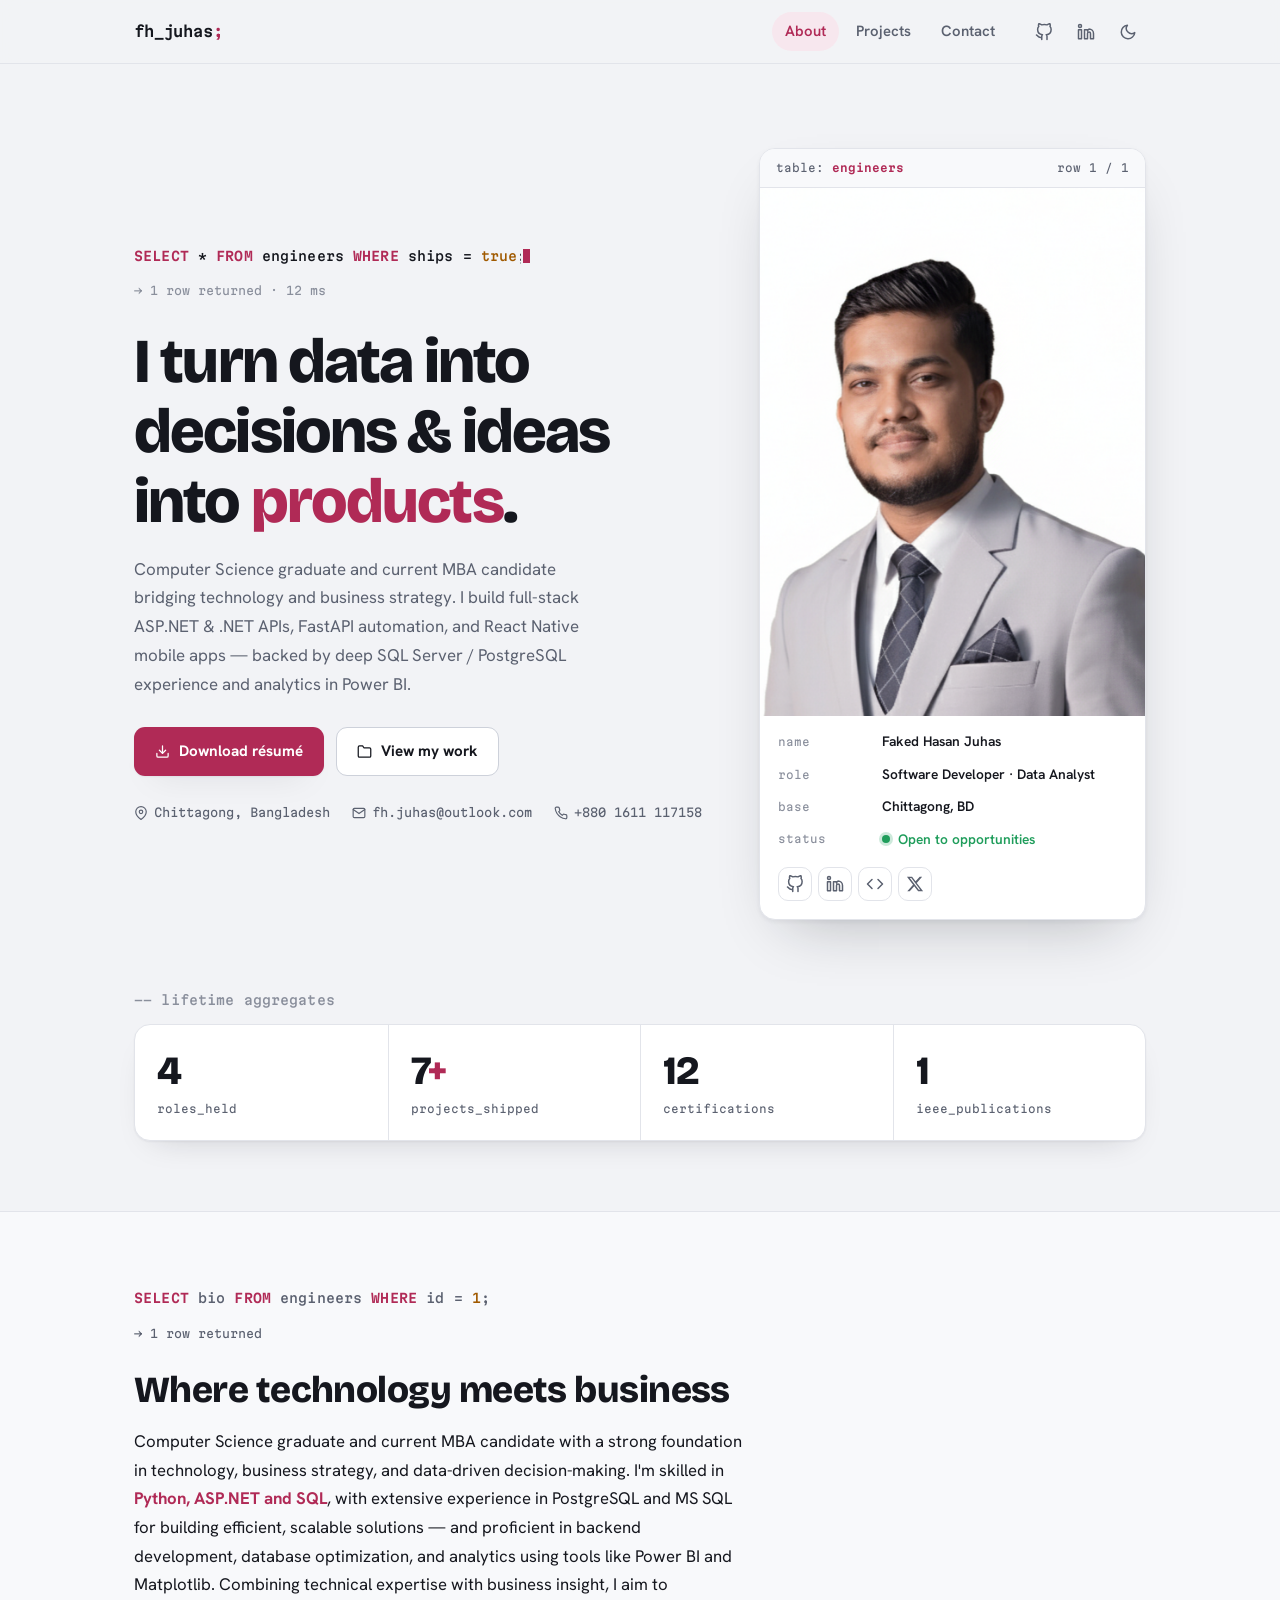
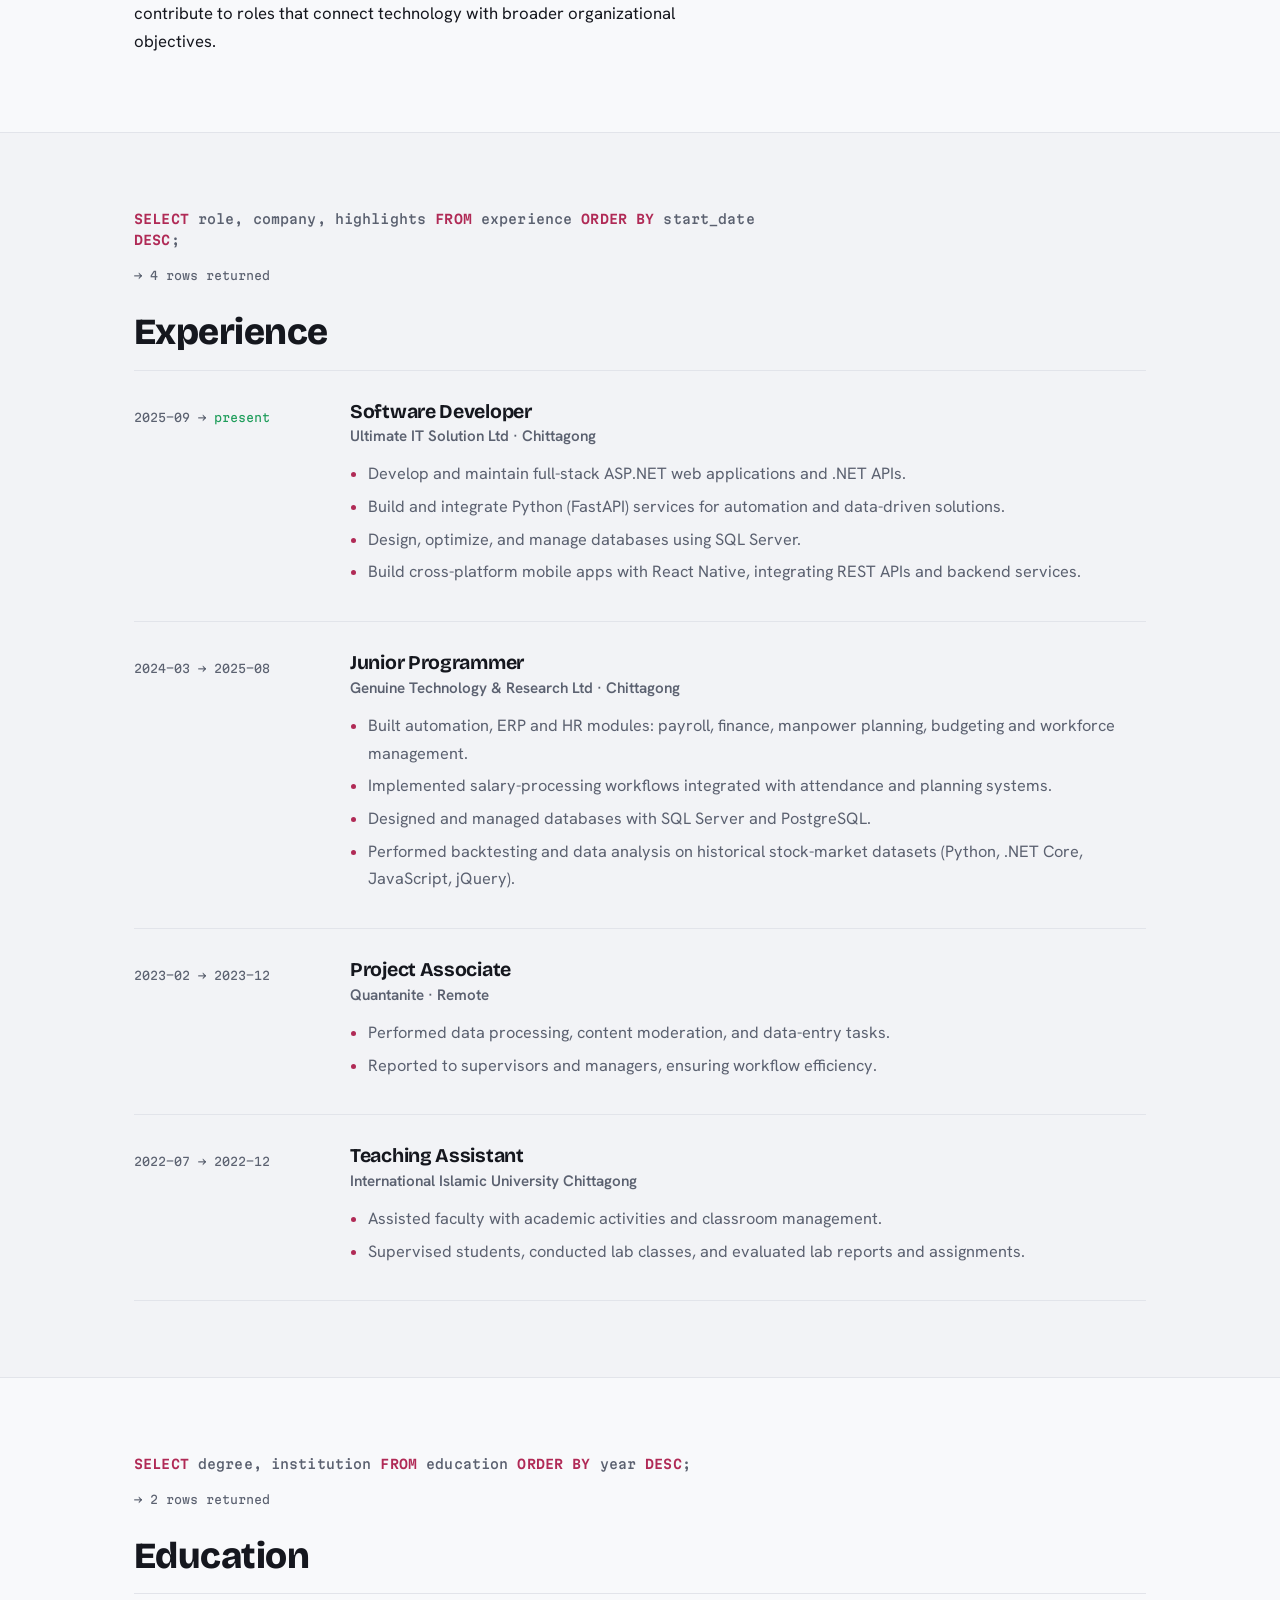
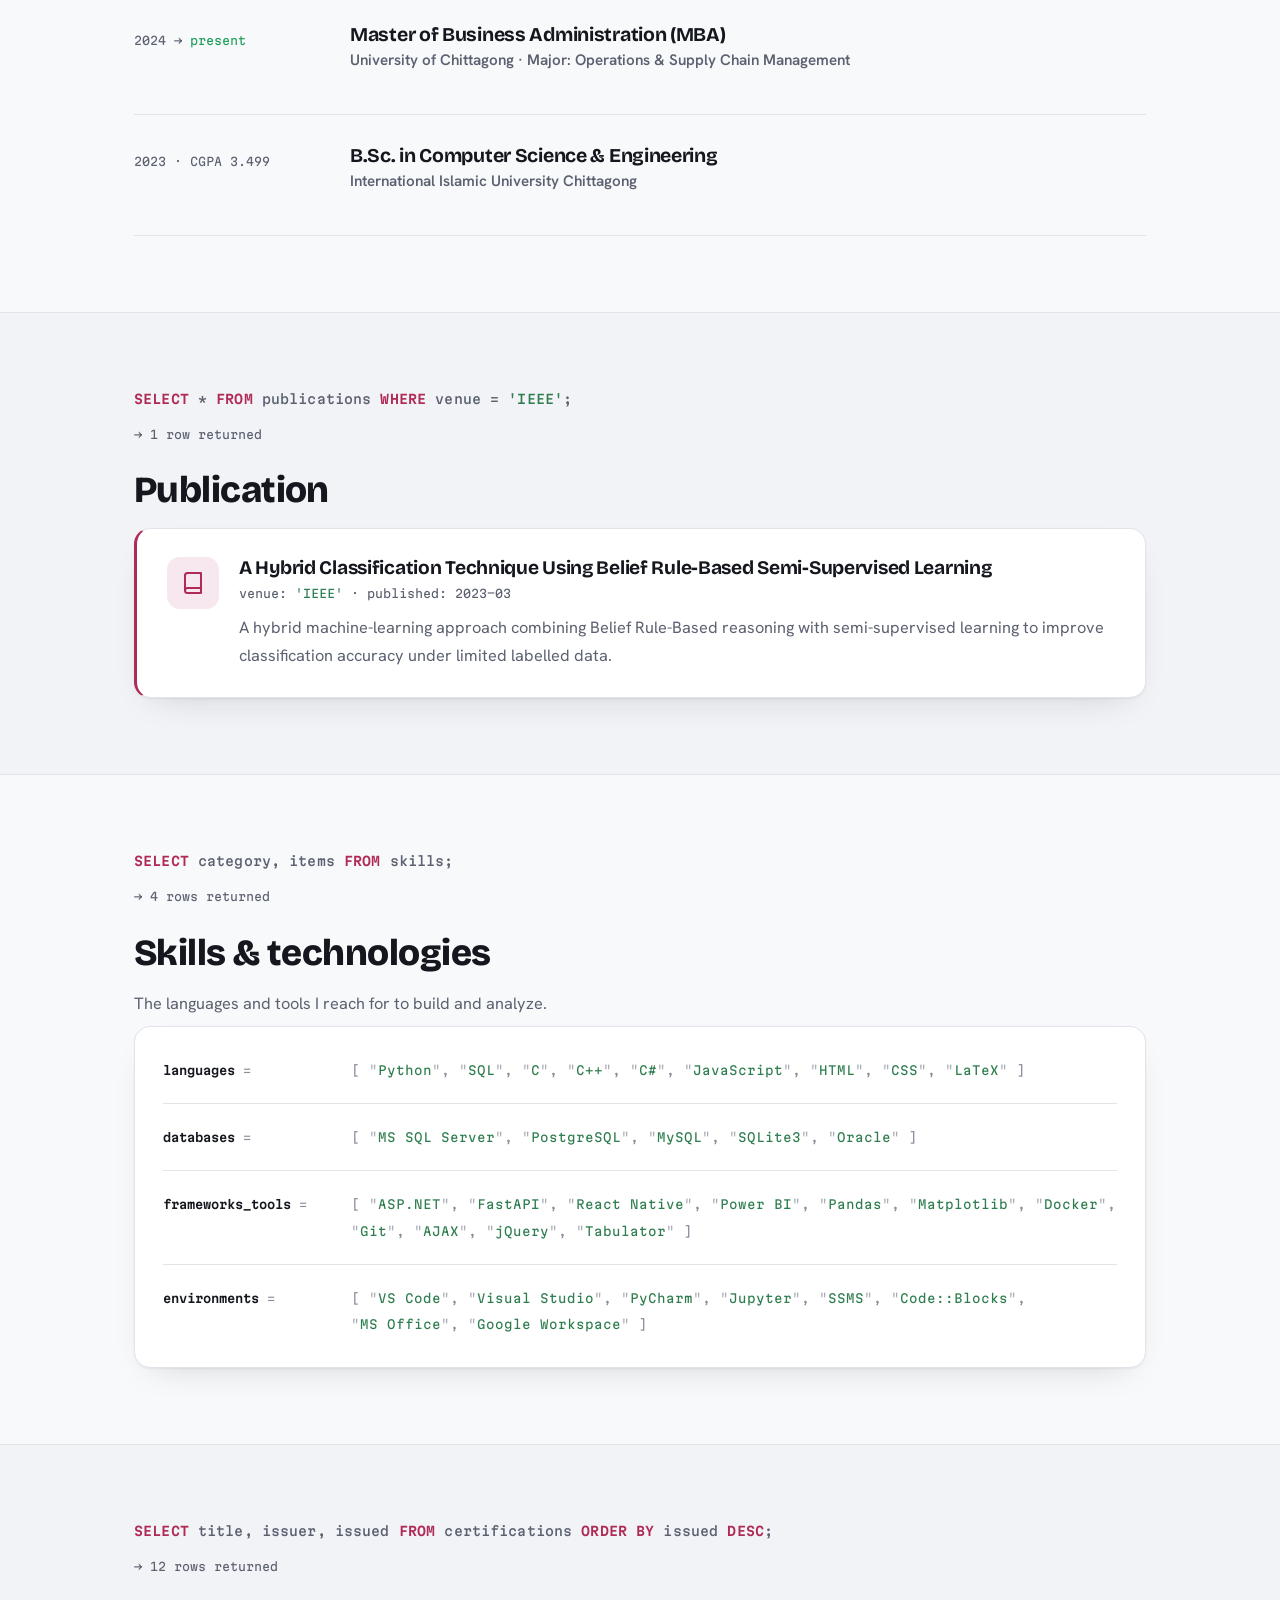
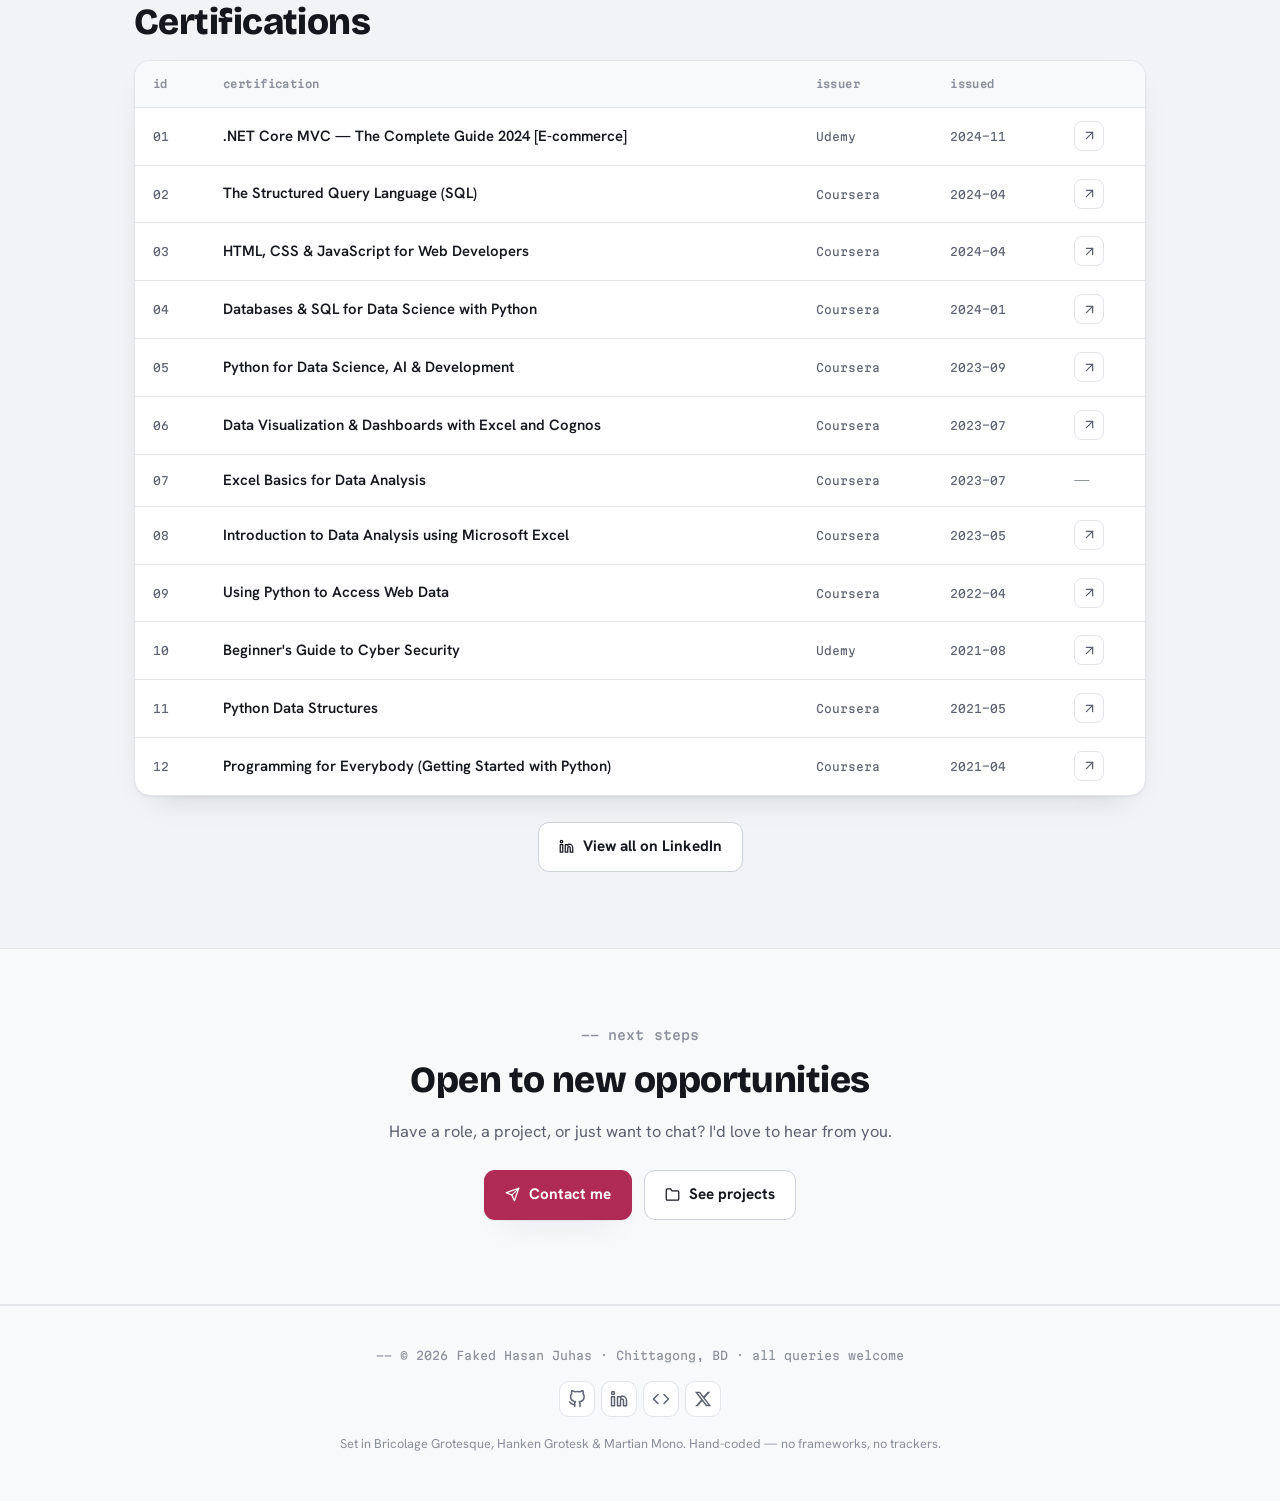
==== commit 267165c8: "Portfolio Redesigned" ====
--- a/index.html
+++ b/index.html
@@ -3,179 +3,233 @@
 <head>
 	<meta charset="utf-8" />
 	<meta name="viewport" content="width=device-width, initial-scale=1" />
-	<title>Faked Hasan Juhas — Software Engineer & Data Analyst</title>
-	<meta name="description" content="Faked Hasan Juhas — Software Engineer and Data Analyst specializing in web development, SQL, Python and Power BI. Turning data into decisions and ideas into products." />
-
-	<link rel="preconnect" href="https://fonts.googleapis.com">
-	<link rel="preconnect" href="https://fonts.gstatic.com" crossorigin>
-	<link href="https://fonts.googleapis.com/css2?family=Inter:wght@400;500;600;700&family=Sora:wght@600;700&display=swap" rel="stylesheet">
-	<link href="https://cdn.jsdelivr.net/npm/bootstrap-icons/font/bootstrap-icons.css" rel="stylesheet">
+	<title>Faked Hasan Juhas — Software Engineer &amp; Data Analyst</title>
+	<meta name="description" content="Faked Hasan Juhas — Software Engineer and Data Analyst in Chittagong, Bangladesh. Full-stack ASP.NET, FastAPI and React Native, backed by deep SQL Server, PostgreSQL and Power BI experience." />
+	<meta property="og:type" content="website" />
+	<meta property="og:title" content="Faked Hasan Juhas — Software Engineer &amp; Data Analyst" />
+	<meta property="og:description" content="Full-stack development and data analytics: ASP.NET, FastAPI, React Native, SQL Server, PostgreSQL, Power BI." />
+	<meta name="theme-color" content="#f2f3f6" media="(prefers-color-scheme: light)" />
+	<meta name="theme-color" content="#0e1015" media="(prefers-color-scheme: dark)" />
+	<link rel="icon" href="favicon.svg" type="image/svg+xml" />
+
+	<link rel="preconnect" href="https://fonts.googleapis.com" />
+	<link rel="preconnect" href="https://fonts.gstatic.com" crossorigin />
+	<link href="https://fonts.googleapis.com/css2?family=Bricolage+Grotesque:opsz,wght@12..96,600;12..96,700;12..96,800&family=Hanken+Grotesk:wght@400;500;600;700;800&family=Martian+Mono:wght@400;500;600&display=swap" rel="stylesheet" />
 	<link rel="stylesheet" href="assets/css/style.css" />
 </head>
 <body>
 
+	<!-- Icon sprite -->
+	<svg xmlns="http://www.w3.org/2000/svg" style="display:none" aria-hidden="true">
+		<symbol id="i-github" viewBox="0 0 24 24"><path d="M9 19c-5 1.5-5-2.5-7-3m14 6v-3.87a3.37 3.37 0 0 0-.94-2.61c3.14-.35 6.44-1.54 6.44-7A5.44 5.44 0 0 0 20 4.77 5.07 5.07 0 0 0 19.91 1S18.73.65 16 2.48a13.38 13.38 0 0 0-7 0C6.27.65 5.09 1 5.09 1A5.07 5.07 0 0 0 5 4.77a5.44 5.44 0 0 0-1.5 3.78c0 5.42 3.3 6.61 6.44 7A3.37 3.37 0 0 0 9 18.13V22"/></symbol>
+		<symbol id="i-linkedin" viewBox="0 0 24 24"><path d="M16 8a6 6 0 0 1 6 6v7h-4v-7a2 2 0 0 0-2-2 2 2 0 0 0-2 2v7h-4V9h4v1.5A6 6 0 0 1 16 8z"/><rect x="2" y="9" width="4" height="12"/><circle cx="4" cy="4" r="2"/></symbol>
+		<symbol id="i-x" viewBox="0 0 24 24"><path d="M18.244 2.25h3.308l-7.227 8.26 8.502 11.24H16.17l-5.214-6.817L4.99 21.75H1.68l7.73-8.835L1.254 2.25H8.08l4.713 6.231zm-1.161 17.52h1.833L7.084 4.126H5.117z"/></symbol>
+		<symbol id="i-code" viewBox="0 0 24 24"><polyline points="16 18 22 12 16 6"/><polyline points="8 6 2 12 8 18"/></symbol>
+		<symbol id="i-mail" viewBox="0 0 24 24"><path d="M4 4h16c1.1 0 2 .9 2 2v12c0 1.1-.9 2-2 2H4c-1.1 0-2-.9-2-2V6c0-1.1.9-2 2-2z"/><polyline points="22,6 12,13 2,6"/></symbol>
+		<symbol id="i-phone" viewBox="0 0 24 24"><path d="M22 16.92v3a2 2 0 0 1-2.18 2 19.79 19.79 0 0 1-8.63-3.07 19.5 19.5 0 0 1-6-6 19.79 19.79 0 0 1-3.07-8.67A2 2 0 0 1 4.11 2h3a2 2 0 0 1 2 1.72 12.84 12.84 0 0 0 .7 2.81 2 2 0 0 1-.45 2.11L8.09 9.91a16 16 0 0 0 6 6l1.27-1.27a2 2 0 0 1 2.11-.45 12.84 12.84 0 0 0 2.81.7A2 2 0 0 1 22 16.92z"/></symbol>
+		<symbol id="i-pin" viewBox="0 0 24 24"><path d="M21 10c0 7-9 13-9 13s-9-6-9-13a9 9 0 0 1 18 0z"/><circle cx="12" cy="10" r="3"/></symbol>
+		<symbol id="i-download" viewBox="0 0 24 24"><path d="M21 15v4a2 2 0 0 1-2 2H5a2 2 0 0 1-2-2v-4"/><polyline points="7 10 12 15 17 10"/><line x1="12" y1="15" x2="12" y2="3"/></symbol>
+		<symbol id="i-ext" viewBox="0 0 24 24"><line x1="7" y1="17" x2="17" y2="7"/><polyline points="7 7 17 7 17 17"/></symbol>
+		<symbol id="i-sun" viewBox="0 0 24 24"><circle cx="12" cy="12" r="5"/><line x1="12" y1="1" x2="12" y2="3"/><line x1="12" y1="21" x2="12" y2="23"/><line x1="4.22" y1="4.22" x2="5.64" y2="5.64"/><line x1="18.36" y1="18.36" x2="19.78" y2="19.78"/><line x1="1" y1="12" x2="3" y2="12"/><line x1="21" y1="12" x2="23" y2="12"/><line x1="4.22" y1="19.78" x2="5.64" y2="18.36"/><line x1="18.36" y1="5.64" x2="19.78" y2="4.22"/></symbol>
+		<symbol id="i-moon" viewBox="0 0 24 24"><path d="M21 12.79A9 9 0 1 1 11.21 3 7 7 0 0 0 21 12.79z"/></symbol>
+		<symbol id="i-menu" viewBox="0 0 24 24"><line x1="3" y1="6" x2="21" y2="6"/><line x1="3" y1="12" x2="21" y2="12"/><line x1="3" y1="18" x2="21" y2="18"/></symbol>
+		<symbol id="i-journal" viewBox="0 0 24 24"><path d="M4 19.5A2.5 2.5 0 0 1 6.5 17H20"/><path d="M6.5 2H20v20H6.5A2.5 2.5 0 0 1 4 19.5v-15A2.5 2.5 0 0 1 6.5 2z"/></symbol>
+		<symbol id="i-folder" viewBox="0 0 24 24"><path d="M22 19a2 2 0 0 1-2 2H4a2 2 0 0 1-2-2V5a2 2 0 0 1 2-2h5l2 3h9a2 2 0 0 1 2 2z"/></symbol>
+		<symbol id="i-send" viewBox="0 0 24 24"><line x1="22" y1="2" x2="11" y2="13"/><polygon points="22 2 15 22 11 13 2 9 22 2"/></symbol>
+	</svg>
+
+	<a class="skip-link" href="#main">Skip to content</a>
+
 	<!-- Navbar -->
 	<header class="nav">
 		<div class="container">
-			<a href="index.html" class="nav__brand"><span class="dot"></span>FH&nbsp;Juhas</a>
-			<nav>
+			<a href="index.html" class="nav__brand">fh_juhas<span class="semi">;</span></a>
+			<nav data-nav-panel aria-label="Main">
 				<ul class="nav__links">
-					<li><a href="index.html" class="active">About</a></li>
+					<li><a href="index.html" class="active" aria-current="page">About</a></li>
 					<li><a href="projects.html">Projects</a></li>
 					<li><a href="others.html">Contact</a></li>
 				</ul>
 			</nav>
 			<div class="nav__right">
-				<a class="icon-btn" href="https://github.com/fh-juhas" target="_blank" rel="noopener" title="GitHub"><i class="bi bi-github"></i></a>
-				<a class="icon-btn" href="https://www.linkedin.com/in/fh-juhas/" target="_blank" rel="noopener" title="LinkedIn"><i class="bi bi-linkedin"></i></a>
-				<button class="icon-btn" data-theme-toggle title="Toggle theme"><i data-theme-icon class="bi bi-moon-stars"></i></button>
-				<button class="icon-btn nav__toggle" data-nav-toggle title="Menu"><i class="bi bi-list"></i></button>
+				<a class="icon-btn" href="https://github.com/fh-juhas" target="_blank" rel="noopener" aria-label="GitHub"><svg class="ic"><use href="#i-github"/></svg></a>
+				<a class="icon-btn" href="https://www.linkedin.com/in/fh-juhas/" target="_blank" rel="noopener" aria-label="LinkedIn"><svg class="ic"><use href="#i-linkedin"/></svg></a>
+				<button class="icon-btn" data-theme-toggle aria-label="Toggle theme"><svg class="ic" data-theme-icon><use href="#i-moon"/></svg></button>
+				<button class="icon-btn nav__toggle" data-nav-toggle aria-label="Menu" aria-expanded="false"><svg class="ic"><use href="#i-menu"/></svg></button>
 			</div>
 		</div>
 	</header>
+
+	<main id="main">
 
 	<!-- Hero -->
 	<section class="hero">
 		<div class="container">
 			<div class="hero__grid">
-				<div class="hero__intro reveal">
-					<span class="eyebrow">Software Developer · MBA Candidate</span>
-					<h1>Hi, I'm <span class="grad">Faked Hasan Juhas</span></h1>
-					<p class="hero__role">I build full-stack applications & turn data into <span>business decisions</span>.</p>
-					<p class="hero__lead">Computer Science graduate and current MBA candidate bridging technology and business strategy. I build full-stack ASP.NET & .NET APIs, FastAPI automation, and React Native mobile apps — backed by deep SQL Server / PostgreSQL experience and analytics in Power BI.</p>
+				<div class="hero__intro">
+					<p class="q type-wrap" aria-label="SELECT * FROM engineers WHERE ships = true;"><span class="type"><span class="kw">SELECT</span> * <span class="kw">FROM</span> engineers <span class="kw">WHERE</span> ships = <span class="num">true</span>;</span><span class="caret" aria-hidden="true"></span></p>
+					<p class="rs after-type">&rarr; 1 row returned &middot; 12 ms</p>
+					<h1>I turn data into decisions &amp; ideas into <span class="kw-ink">products</span>.</h1>
+					<p class="hero__lead">Computer Science graduate and current MBA candidate bridging technology and business strategy. I build full-stack ASP.NET &amp; .NET APIs, FastAPI automation, and React Native mobile apps — backed by deep SQL Server / PostgreSQL experience and analytics in Power BI.</p>
 					<div class="hero__cta">
-						<a href="assets/files/Faked_Hasan_Juhas_Resume.pdf" class="btn btn--primary" target="_blank" rel="noopener"><i class="bi bi-file-earmark-arrow-down"></i> Download Résumé</a>
-						<a href="projects.html" class="btn btn--ghost"><i class="bi bi-folder2-open"></i> View My Work</a>
-						<a href="others.html" class="btn btn--ghost"><i class="bi bi-send"></i> Get in Touch</a>
+						<a href="assets/files/Faked_Hasan_Juhas_Resume.pdf" class="btn btn--primary" target="_blank" rel="noopener"><svg class="ic ic--sm"><use href="#i-download"/></svg> Download résumé</a>
+						<a href="projects.html" class="btn btn--ghost"><svg class="ic ic--sm"><use href="#i-folder"/></svg> View my work</a>
 					</div>
 					<div class="hero__meta">
-						<span><i class="bi bi-geo-alt"></i> Chittagong, Bangladesh</span>
-						<a href="mailto:fh.juhas@outlook.com"><i class="bi bi-envelope"></i> fh.juhas@outlook.com</a>
-						<a href="tel:+8801611117158"><i class="bi bi-telephone"></i> +880 1611 117158</a>
-					</div>
-				</div>
-				<div class="hero__photo reveal">
-					<img src="images/crop.png" alt="Portrait of Faked Hasan Juhas" />
-					<div class="hero__socials">
-						<a href="https://github.com/fh-juhas" target="_blank" rel="noopener" title="GitHub"><i class="bi bi-github"></i></a>
-						<a href="https://www.linkedin.com/in/fh-juhas/" target="_blank" rel="noopener" title="LinkedIn"><i class="bi bi-linkedin"></i></a>
-						<a href="https://leetcode.com/u/fh_juhas" target="_blank" rel="noopener" title="LeetCode"><i class="bi bi-code-slash"></i></a>
-						<a href="https://x.com/FH_Juhas" target="_blank" rel="noopener" title="X"><i class="bi bi-twitter-x"></i></a>
-					</div>
-				</div>
-			</div>
-		</div>
-	</section>
-
-	<!-- Stats -->
-	<section class="section">
-		<div class="container">
-			<div class="stats reveal">
-				<div class="stat"><b>4+</b><span>Roles &amp; internships</span></div>
-				<div class="stat"><b>7+</b><span>Shipped projects</span></div>
-				<div class="stat"><b>12</b><span>Certifications</span></div>
-				<div class="stat"><b>10+</b><span>Tools &amp; languages</span></div>
+						<span><svg class="ic"><use href="#i-pin"/></svg>Chittagong, Bangladesh</span>
+						<a href="mailto:fh.juhas@outlook.com"><svg class="ic"><use href="#i-mail"/></svg>fh.juhas@outlook.com</a>
+						<a href="tel:+8801611117158"><svg class="ic"><use href="#i-phone"/></svg>+880 1611 117158</a>
+					</div>
+				</div>
+
+				<div class="hero__photo">
+					<figure class="record" style="margin:0">
+						<div class="record__bar"><span>table: <b>engineers</b></span><span>row 1 / 1</span></div>
+						<img src="images/crop.png" alt="Portrait of Faked Hasan Juhas" width="480" height="528" />
+						<figcaption class="record__fields">
+							<div class="record__row"><span class="k">name</span><span class="v">Faked Hasan Juhas</span></div>
+							<div class="record__row"><span class="k">role</span><span class="v">Software Developer &middot; Data Analyst</span></div>
+							<div class="record__row"><span class="k">base</span><span class="v">Chittagong, BD</span></div>
+							<div class="record__row"><span class="k">status</span><span class="v ok"><span class="dot-live" aria-hidden="true"></span>Open to opportunities</span></div>
+						</figcaption>
+						<div class="record__socials">
+							<a href="https://github.com/fh-juhas" target="_blank" rel="noopener" aria-label="GitHub"><svg class="ic"><use href="#i-github"/></svg></a>
+							<a href="https://www.linkedin.com/in/fh-juhas/" target="_blank" rel="noopener" aria-label="LinkedIn"><svg class="ic"><use href="#i-linkedin"/></svg></a>
+							<a href="https://leetcode.com/u/fh_juhas" target="_blank" rel="noopener" aria-label="LeetCode"><svg class="ic"><use href="#i-code"/></svg></a>
+							<a href="https://x.com/FH_Juhas" target="_blank" rel="noopener" aria-label="X"><svg class="ic ic--fill"><use href="#i-x"/></svg></a>
+						</div>
+					</figure>
+				</div>
+			</div>
+		</div>
+	</section>
+
+	<!-- Aggregates -->
+	<section class="agg-wrap">
+		<div class="container">
+			<p class="q reveal" style="margin-bottom:12px"><span class="cmt">-- lifetime aggregates</span></p>
+			<div class="agg reveal">
+				<div><b>4</b><span>roles_held</span></div>
+				<div><b>7<em>+</em></b><span>projects_shipped</span></div>
+				<div><b>12</b><span>certifications</span></div>
+				<div><b>1</b><span>ieee_publications</span></div>
 			</div>
 		</div>
 	</section>
 
 	<!-- About -->
-	<section id="about" class="section section--alt">
-		<div class="container">
-			<div class="section__head reveal">
-				<span class="eyebrow">About Me</span>
+	<section id="about" class="sec sec--tint">
+		<div class="container">
+			<div class="sec__head reveal">
+				<p class="q"><span class="kw">SELECT</span> bio <span class="kw">FROM</span> engineers <span class="kw">WHERE</span> id = <span class="num">1</span>;</p>
+				<p class="rs">&rarr; 1 row returned</p>
 				<h2>Where technology meets business</h2>
 			</div>
-			<p class="about reveal">Computer Science graduate and current MBA candidate with a strong foundation in technology, business strategy, and data-driven decision-making. I'm skilled in Python, ASP.NET and SQL, with extensive experience in PostgreSQL and MS SQL for building efficient, scalable solutions — and proficient in backend development, database optimization, and analytics using tools like Power BI and Matplotlib. Combining technical expertise with business insight, I aim to contribute to roles that connect technology with broader organizational objectives.</p>
+			<p class="about-copy reveal">Computer Science graduate and current MBA candidate with a strong foundation in technology, business strategy, and data-driven decision-making. I'm skilled in <strong>Python, ASP.NET and SQL</strong>, with extensive experience in PostgreSQL and MS SQL for building efficient, scalable solutions — and proficient in backend development, database optimization, and analytics using tools like Power BI and Matplotlib. Combining technical expertise with business insight, I aim to contribute to roles that connect technology with broader organizational objectives.</p>
 		</div>
 	</section>
 
 	<!-- Experience -->
-	<section id="experience" class="section">
-		<div class="container">
-			<div class="section__head reveal">
-				<span class="eyebrow">Career</span>
+	<section id="experience" class="sec">
+		<div class="container">
+			<div class="sec__head reveal">
+				<p class="q"><span class="kw">SELECT</span> role, company, highlights <span class="kw">FROM</span> experience <span class="kw">ORDER BY</span> start_date <span class="kw">DESC</span>;</p>
+				<p class="rs">&rarr; 4 rows returned</p>
 				<h2>Experience</h2>
 			</div>
-			<div class="timeline">
-				<div class="tl-item reveal">
-					<h3>Software Developer</h3>
-					<p class="org">Ultimate IT Solution Ltd · Chittagong</p>
-					<span class="when">Sep 2025 — Present</span>
-					<ul class="tl-points">
-						<li>Develop and maintain full-stack ASP.NET web applications and .NET APIs.</li>
-						<li>Build and integrate Python (FastAPI) services for automation and data-driven solutions.</li>
-						<li>Design, optimize, and manage databases using SQL Server.</li>
-						<li>Build cross-platform mobile apps with React Native, integrating REST APIs and backend services.</li>
-					</ul>
-				</div>
-				<div class="tl-item reveal">
-					<h3>Junior Programmer</h3>
-					<p class="org">Genuine Technology &amp; Research Ltd · Chittagong</p>
-					<span class="when">Mar 2024 — Aug 2025</span>
-					<ul class="tl-points">
-						<li>Built automation, ERP and HR modules: payroll, finance, manpower planning, budgeting and workforce management.</li>
-						<li>Implemented salary-processing workflows integrated with attendance and planning systems.</li>
-						<li>Designed and managed databases with SQL Server and PostgreSQL.</li>
-						<li>Performed backtesting and data analysis on historical stock-market datasets (Python, .NET Core, JavaScript, jQuery).</li>
-					</ul>
-				</div>
-				<div class="tl-item reveal">
-					<h3>Project Associate</h3>
-					<p class="org">Quantanite · Remote</p>
-					<span class="when">Feb 2023 — Dec 2023</span>
-					<ul class="tl-points">
-						<li>Performed data processing, content moderation, and data-entry tasks.</li>
-						<li>Reported to supervisors and managers, ensuring workflow efficiency.</li>
-					</ul>
-				</div>
-				<div class="tl-item reveal">
-					<h3>Teaching Assistant</h3>
-					<p class="org">International Islamic University Chittagong</p>
-					<span class="when">Jul 2022 — Dec 2022</span>
-					<ul class="tl-points">
-						<li>Assisted faculty with academic activities and classroom management.</li>
-						<li>Supervised students, conducted lab classes, and evaluated lab reports and assignments.</li>
-					</ul>
-				</div>
+			<div class="rows">
+				<article class="xp reveal">
+					<div class="xp__when">2025-09 &rarr; <span class="now">present</span></div>
+					<div>
+						<h3>Software Developer</h3>
+						<p class="org">Ultimate IT Solution Ltd &middot; Chittagong</p>
+						<ul>
+							<li>Develop and maintain full-stack ASP.NET web applications and .NET APIs.</li>
+							<li>Build and integrate Python (FastAPI) services for automation and data-driven solutions.</li>
+							<li>Design, optimize, and manage databases using SQL Server.</li>
+							<li>Build cross-platform mobile apps with React Native, integrating REST APIs and backend services.</li>
+						</ul>
+					</div>
+				</article>
+				<article class="xp reveal">
+					<div class="xp__when">2024-03 &rarr; 2025-08</div>
+					<div>
+						<h3>Junior Programmer</h3>
+						<p class="org">Genuine Technology &amp; Research Ltd &middot; Chittagong</p>
+						<ul>
+							<li>Built automation, ERP and HR modules: payroll, finance, manpower planning, budgeting and workforce management.</li>
+							<li>Implemented salary-processing workflows integrated with attendance and planning systems.</li>
+							<li>Designed and managed databases with SQL Server and PostgreSQL.</li>
+							<li>Performed backtesting and data analysis on historical stock-market datasets (Python, .NET Core, JavaScript, jQuery).</li>
+						</ul>
+					</div>
+				</article>
+				<article class="xp reveal">
+					<div class="xp__when">2023-02 &rarr; 2023-12</div>
+					<div>
+						<h3>Project Associate</h3>
+						<p class="org">Quantanite &middot; Remote</p>
+						<ul>
+							<li>Performed data processing, content moderation, and data-entry tasks.</li>
+							<li>Reported to supervisors and managers, ensuring workflow efficiency.</li>
+						</ul>
+					</div>
+				</article>
+				<article class="xp reveal">
+					<div class="xp__when">2022-07 &rarr; 2022-12</div>
+					<div>
+						<h3>Teaching Assistant</h3>
+						<p class="org">International Islamic University Chittagong</p>
+						<ul>
+							<li>Assisted faculty with academic activities and classroom management.</li>
+							<li>Supervised students, conducted lab classes, and evaluated lab reports and assignments.</li>
+						</ul>
+					</div>
+				</article>
 			</div>
 		</div>
 	</section>
 
 	<!-- Education -->
-	<section id="education" class="section section--alt">
-		<div class="container">
-			<div class="section__head reveal">
-				<span class="eyebrow">Academics</span>
+	<section id="education" class="sec sec--tint">
+		<div class="container">
+			<div class="sec__head reveal">
+				<p class="q"><span class="kw">SELECT</span> degree, institution <span class="kw">FROM</span> education <span class="kw">ORDER BY</span> year <span class="kw">DESC</span>;</p>
+				<p class="rs">&rarr; 2 rows returned</p>
 				<h2>Education</h2>
 			</div>
-			<div class="timeline">
-				<div class="tl-item reveal">
-					<h3>Master of Business Administration (MBA) — In Progress</h3>
-					<p class="org">University of Chittagong · Major: OSCM</p>
-					<span class="when">2024 — Present</span>
-				</div>
-				<div class="tl-item reveal">
-					<h3>B.Sc. in Computer Science &amp; Engineering</h3>
-					<p class="org">International Islamic University Chittagong</p>
-					<span class="when">2023 · CGPA 3.499</span>
-				</div>
+			<div class="rows">
+				<article class="xp reveal">
+					<div class="xp__when">2024 &rarr; <span class="now">present</span></div>
+					<div>
+						<h3>Master of Business Administration (MBA)</h3>
+						<p class="org">University of Chittagong &middot; Major: Operations &amp; Supply Chain Management</p>
+					</div>
+				</article>
+				<article class="xp reveal">
+					<div class="xp__when">2023 &middot; CGPA 3.499</div>
+					<div>
+						<h3>B.Sc. in Computer Science &amp; Engineering</h3>
+						<p class="org">International Islamic University Chittagong</p>
+					</div>
+				</article>
 			</div>
 		</div>
 	</section>
 
 	<!-- Publication -->
-	<section id="publication" class="section">
-		<div class="container">
-			<div class="section__head reveal">
-				<span class="eyebrow">Research</span>
+	<section id="publication" class="sec">
+		<div class="container">
+			<div class="sec__head reveal">
+				<p class="q"><span class="kw">SELECT</span> * <span class="kw">FROM</span> publications <span class="kw">WHERE</span> venue = <span class="str">'IEEE'</span>;</p>
+				<p class="rs">&rarr; 1 row returned</p>
 				<h2>Publication</h2>
 			</div>
 			<div class="pub reveal">
-				<i class="bi bi-journal-text"></i>
+				<div class="pub__ic"><svg class="ic"><use href="#i-journal"/></svg></div>
 				<div>
 					<h3>A Hybrid Classification Technique Using Belief Rule-Based Semi-Supervised Learning</h3>
-					<p class="pub__meta">Published in <strong>IEEE</strong> · March 2023</p>
+					<p class="pub__meta">venue: <span class="str">'IEEE'</span> &middot; published: 2023-03</p>
 					<p>A hybrid machine-learning approach combining Belief Rule-Based reasoning with semi-supervised learning to improve classification accuracy under limited labelled data.</p>
 				</div>
 			</div>
@@ -183,142 +237,161 @@
 	</section>
 
 	<!-- Skills -->
-	<section id="skills" class="section section--alt">
-		<div class="container">
-			<div class="section__head reveal">
-				<span class="eyebrow">Toolkit</span>
-				<h2>Skills &amp; Technologies</h2>
+	<section id="skills" class="sec sec--tint">
+		<div class="container">
+			<div class="sec__head reveal">
+				<p class="q"><span class="kw">SELECT</span> category, items <span class="kw">FROM</span> skills;</p>
+				<p class="rs">&rarr; 4 rows returned</p>
+				<h2>Skills &amp; technologies</h2>
 				<p>The languages and tools I reach for to build and analyze.</p>
 			</div>
-			<div class="skill-grid">
-				<div class="skill-card reveal">
-					<h3><i class="bi bi-code-slash"></i> Programming Languages</h3>
-					<div class="chips">
-						<span class="chip">Python</span><span class="chip">SQL</span><span class="chip">C</span>
-						<span class="chip">C++</span><span class="chip">C#</span><span class="chip">JavaScript</span>
-						<span class="chip">HTML</span><span class="chip">CSS</span><span class="chip">LaTeX</span>
-					</div>
-				</div>
-				<div class="skill-card reveal">
-					<h3><i class="bi bi-database"></i> Databases</h3>
-					<div class="chips">
-						<span class="chip">MSSQL</span><span class="chip">PostgreSQL</span><span class="chip">MySQL</span>
-						<span class="chip">SQLite3</span><span class="chip">Oracle</span>
-					</div>
-				</div>
-				<div class="skill-card reveal">
-					<h3><i class="bi bi-tools"></i> Tools &amp; Frameworks</h3>
-					<div class="chips">
-						<span class="chip">ASP.NET</span><span class="chip">FastAPI</span><span class="chip">React Native</span>
-						<span class="chip">Power BI</span><span class="chip">Pandas</span><span class="chip">Matplotlib</span>
-						<span class="chip">Docker</span><span class="chip">Git</span><span class="chip">AJAX</span>
-						<span class="chip">jQuery</span><span class="chip">Tabulator</span>
-					</div>
-				</div>
-				<div class="skill-card reveal">
-					<h3><i class="bi bi-window-stack"></i> Environments &amp; Office</h3>
-					<div class="chips">
-						<span class="chip">VS Code</span><span class="chip">Visual Studio</span><span class="chip">PyCharm</span>
-						<span class="chip">Jupyter</span><span class="chip">SSMS</span><span class="chip">Code::Blocks</span>
-						<span class="chip">MS Office</span><span class="chip">Google Workspace</span>
-					</div>
+			<div class="arrs reveal">
+				<div class="arr">
+					<span class="arr__k">languages</span>
+					<span class="arr__v">[ <span class="tok">Python</span>, <span class="tok">SQL</span>, <span class="tok">C</span>, <span class="tok">C++</span>, <span class="tok">C#</span>, <span class="tok">JavaScript</span>, <span class="tok">HTML</span>, <span class="tok">CSS</span>, <span class="tok">LaTeX</span> ]</span>
+				</div>
+				<div class="arr">
+					<span class="arr__k">databases</span>
+					<span class="arr__v">[ <span class="tok">MS SQL Server</span>, <span class="tok">PostgreSQL</span>, <span class="tok">MySQL</span>, <span class="tok">SQLite3</span>, <span class="tok">Oracle</span> ]</span>
+				</div>
+				<div class="arr">
+					<span class="arr__k">frameworks_tools</span>
+					<span class="arr__v">[ <span class="tok">ASP.NET</span>, <span class="tok">FastAPI</span>, <span class="tok">React Native</span>, <span class="tok">Power BI</span>, <span class="tok">Pandas</span>, <span class="tok">Matplotlib</span>, <span class="tok">Docker</span>, <span class="tok">Git</span>, <span class="tok">AJAX</span>, <span class="tok">jQuery</span>, <span class="tok">Tabulator</span> ]</span>
+				</div>
+				<div class="arr">
+					<span class="arr__k">environments</span>
+					<span class="arr__v">[ <span class="tok">VS Code</span>, <span class="tok">Visual Studio</span>, <span class="tok">PyCharm</span>, <span class="tok">Jupyter</span>, <span class="tok">SSMS</span>, <span class="tok">Code::Blocks</span>, <span class="tok">MS Office</span>, <span class="tok">Google Workspace</span> ]</span>
 				</div>
 			</div>
 		</div>
 	</section>
 
 	<!-- Certifications -->
-	<section id="certifications" class="section">
-		<div class="container">
-			<div class="section__head reveal">
-				<span class="eyebrow">Credentials</span>
+	<section id="certifications" class="sec">
+		<div class="container">
+			<div class="sec__head reveal">
+				<p class="q"><span class="kw">SELECT</span> title, issuer, issued <span class="kw">FROM</span> certifications <span class="kw">ORDER BY</span> issued <span class="kw">DESC</span>;</p>
+				<p class="rs">&rarr; 12 rows returned</p>
 				<h2>Certifications</h2>
 			</div>
-			<div class="cert-grid">
-				<a class="cert reveal" href="https://www.udemy.com/certificate/UC-e2f297e2-df7e-4d89-8115-664ddb28759d/" target="_blank" rel="noopener">
-					<i class="bi bi-patch-check-fill"></i>
-					<span>.NET Core MVC — The Complete Guide 2024 [E-commerce]<small>Udemy · Nov 2024</small></span>
-				</a>
-				<a class="cert reveal" href="https://www.coursera.org/account/accomplishments/verify/M5MW54828D9E" target="_blank" rel="noopener">
-					<i class="bi bi-patch-check-fill"></i>
-					<span>The Structured Query Language (SQL)<small>Coursera · Apr 2024</small></span>
-				</a>
-				<a class="cert reveal" href="https://www.coursera.org/account/accomplishments/verify/FS8ZNSE8U9MA" target="_blank" rel="noopener">
-					<i class="bi bi-patch-check-fill"></i>
-					<span>HTML, CSS &amp; JavaScript for Web Developers<small>Coursera · Apr 2024</small></span>
-				</a>
-				<a class="cert reveal" href="https://www.coursera.org/account/accomplishments/verify/5TKAB6D3DRLK" target="_blank" rel="noopener">
-					<i class="bi bi-patch-check-fill"></i>
-					<span>Databases &amp; SQL for Data Science with Python<small>Coursera · Jan 2024</small></span>
-				</a>
-				<a class="cert reveal" href="https://www.coursera.org/account/accomplishments/verify/PZXYW85PT35J" target="_blank" rel="noopener">
-					<i class="bi bi-patch-check-fill"></i>
-					<span>Python for Data Science, AI &amp; Development<small>Coursera · Sep 2023</small></span>
-				</a>
-				<a class="cert reveal" href="https://www.coursera.org/account/accomplishments/certificate/7LS5CKX2YSNA" target="_blank" rel="noopener">
-					<i class="bi bi-patch-check-fill"></i>
-					<span>Data Visualization &amp; Dashboards with Excel and Cognos<small>Coursera · Jul 2023</small></span>
-				</a>
-				<div class="cert reveal">
-					<i class="bi bi-patch-check-fill"></i>
-					<span>Excel Basics for Data Analysis<small>Coursera · Jul 2023</small></span>
-				</div>
-				<a class="cert reveal" href="https://www.coursera.org/account/accomplishments/verify/GVGKXHJCL5WN" target="_blank" rel="noopener">
-					<i class="bi bi-patch-check-fill"></i>
-					<span>Introduction to Data Analysis using Microsoft Excel<small>Coursera · May 2023</small></span>
-				</a>
-				<a class="cert reveal" href="https://www.coursera.org/account/accomplishments/verify/MHJACQ44E6E8" target="_blank" rel="noopener">
-					<i class="bi bi-patch-check-fill"></i>
-					<span>Using Python to Access Web Data<small>Coursera · Apr 2022</small></span>
-				</a>
-				<a class="cert reveal" href="https://www.udemy.com/certificate/UC-8f8a9b1d-65d9-4c87-8606-36bdc392db91/" target="_blank" rel="noopener">
-					<i class="bi bi-patch-check-fill"></i>
-					<span>Beginner's Guide to Cyber Security<small>Udemy · Aug 2021</small></span>
-				</a>
-				<a class="cert reveal" href="https://www.coursera.org/account/accomplishments/certificate/6GGU4X2CEJ9W" target="_blank" rel="noopener">
-					<i class="bi bi-patch-check-fill"></i>
-					<span>Python Data Structures<small>Coursera · May 2021</small></span>
-				</a>
-				<a class="cert reveal" href="https://www.coursera.org/account/accomplishments/verify/7NSMDLDTZDMS" target="_blank" rel="noopener">
-					<i class="bi bi-patch-check-fill"></i>
-					<span>Programming for Everybody (Getting Started with Python)<small>Coursera · Apr 2021</small></span>
-				</a>
-			</div>
-			<p style="text-align:center;margin-top:28px">
-				<a class="btn btn--ghost" href="https://www.linkedin.com/in/fh-juhas/details/certifications/" target="_blank" rel="noopener"><i class="bi bi-linkedin"></i> View all on LinkedIn</a>
+			<div class="tbl-wrap reveal">
+				<table class="tbl">
+					<thead>
+						<tr><th>id</th><th>certification</th><th>issuer</th><th>issued</th><th aria-label="Link"></th></tr>
+					</thead>
+					<tbody>
+						<tr>
+							<td class="id-cell">01</td>
+							<td class="title-cell"><a href="https://www.udemy.com/certificate/UC-e2f297e2-df7e-4d89-8115-664ddb28759d/" target="_blank" rel="noopener">.NET Core MVC — The Complete Guide 2024 [E-commerce]</a></td>
+							<td class="mono">Udemy</td><td class="mono">2024-11</td>
+							<td class="link-cell"><a href="https://www.udemy.com/certificate/UC-e2f297e2-df7e-4d89-8115-664ddb28759d/" target="_blank" rel="noopener" aria-label="Open certificate"><svg class="ic ic--sm"><use href="#i-ext"/></svg></a></td>
+						</tr>
+						<tr>
+							<td class="id-cell">02</td>
+							<td class="title-cell"><a href="https://www.coursera.org/account/accomplishments/verify/M5MW54828D9E" target="_blank" rel="noopener">The Structured Query Language (SQL)</a></td>
+							<td class="mono">Coursera</td><td class="mono">2024-04</td>
+							<td class="link-cell"><a href="https://www.coursera.org/account/accomplishments/verify/M5MW54828D9E" target="_blank" rel="noopener" aria-label="Open certificate"><svg class="ic ic--sm"><use href="#i-ext"/></svg></a></td>
+						</tr>
+						<tr>
+							<td class="id-cell">03</td>
+							<td class="title-cell"><a href="https://www.coursera.org/account/accomplishments/verify/FS8ZNSE8U9MA" target="_blank" rel="noopener">HTML, CSS &amp; JavaScript for Web Developers</a></td>
+							<td class="mono">Coursera</td><td class="mono">2024-04</td>
+							<td class="link-cell"><a href="https://www.coursera.org/account/accomplishments/verify/FS8ZNSE8U9MA" target="_blank" rel="noopener" aria-label="Open certificate"><svg class="ic ic--sm"><use href="#i-ext"/></svg></a></td>
+						</tr>
+						<tr>
+							<td class="id-cell">04</td>
+							<td class="title-cell"><a href="https://www.coursera.org/account/accomplishments/verify/5TKAB6D3DRLK" target="_blank" rel="noopener">Databases &amp; SQL for Data Science with Python</a></td>
+							<td class="mono">Coursera</td><td class="mono">2024-01</td>
+							<td class="link-cell"><a href="https://www.coursera.org/account/accomplishments/verify/5TKAB6D3DRLK" target="_blank" rel="noopener" aria-label="Open certificate"><svg class="ic ic--sm"><use href="#i-ext"/></svg></a></td>
+						</tr>
+						<tr>
+							<td class="id-cell">05</td>
+							<td class="title-cell"><a href="https://www.coursera.org/account/accomplishments/verify/PZXYW85PT35J" target="_blank" rel="noopener">Python for Data Science, AI &amp; Development</a></td>
+							<td class="mono">Coursera</td><td class="mono">2023-09</td>
+							<td class="link-cell"><a href="https://www.coursera.org/account/accomplishments/verify/PZXYW85PT35J" target="_blank" rel="noopener" aria-label="Open certificate"><svg class="ic ic--sm"><use href="#i-ext"/></svg></a></td>
+						</tr>
+						<tr>
+							<td class="id-cell">06</td>
+							<td class="title-cell"><a href="https://www.coursera.org/account/accomplishments/certificate/7LS5CKX2YSNA" target="_blank" rel="noopener">Data Visualization &amp; Dashboards with Excel and Cognos</a></td>
+							<td class="mono">Coursera</td><td class="mono">2023-07</td>
+							<td class="link-cell"><a href="https://www.coursera.org/account/accomplishments/certificate/7LS5CKX2YSNA" target="_blank" rel="noopener" aria-label="Open certificate"><svg class="ic ic--sm"><use href="#i-ext"/></svg></a></td>
+						</tr>
+						<tr>
+							<td class="id-cell">07</td>
+							<td class="title-cell">Excel Basics for Data Analysis</td>
+							<td class="mono">Coursera</td><td class="mono">2023-07</td>
+							<td class="link-cell"><span>—</span></td>
+						</tr>
+						<tr>
+							<td class="id-cell">08</td>
+							<td class="title-cell"><a href="https://www.coursera.org/account/accomplishments/verify/GVGKXHJCL5WN" target="_blank" rel="noopener">Introduction to Data Analysis using Microsoft Excel</a></td>
+							<td class="mono">Coursera</td><td class="mono">2023-05</td>
+							<td class="link-cell"><a href="https://www.coursera.org/account/accomplishments/verify/GVGKXHJCL5WN" target="_blank" rel="noopener" aria-label="Open certificate"><svg class="ic ic--sm"><use href="#i-ext"/></svg></a></td>
+						</tr>
+						<tr>
+							<td class="id-cell">09</td>
+							<td class="title-cell"><a href="https://www.coursera.org/account/accomplishments/verify/MHJACQ44E6E8" target="_blank" rel="noopener">Using Python to Access Web Data</a></td>
+							<td class="mono">Coursera</td><td class="mono">2022-04</td>
+							<td class="link-cell"><a href="https://www.coursera.org/account/accomplishments/verify/MHJACQ44E6E8" target="_blank" rel="noopener" aria-label="Open certificate"><svg class="ic ic--sm"><use href="#i-ext"/></svg></a></td>
+						</tr>
+						<tr>
+							<td class="id-cell">10</td>
+							<td class="title-cell"><a href="https://www.udemy.com/certificate/UC-8f8a9b1d-65d9-4c87-8606-36bdc392db91/" target="_blank" rel="noopener">Beginner's Guide to Cyber Security</a></td>
+							<td class="mono">Udemy</td><td class="mono">2021-08</td>
+							<td class="link-cell"><a href="https://www.udemy.com/certificate/UC-8f8a9b1d-65d9-4c87-8606-36bdc392db91/" target="_blank" rel="noopener" aria-label="Open certificate"><svg class="ic ic--sm"><use href="#i-ext"/></svg></a></td>
+						</tr>
+						<tr>
+							<td class="id-cell">11</td>
+							<td class="title-cell"><a href="https://www.coursera.org/account/accomplishments/certificate/6GGU4X2CEJ9W" target="_blank" rel="noopener">Python Data Structures</a></td>
+							<td class="mono">Coursera</td><td class="mono">2021-05</td>
+							<td class="link-cell"><a href="https://www.coursera.org/account/accomplishments/certificate/6GGU4X2CEJ9W" target="_blank" rel="noopener" aria-label="Open certificate"><svg class="ic ic--sm"><use href="#i-ext"/></svg></a></td>
+						</tr>
+						<tr>
+							<td class="id-cell">12</td>
+							<td class="title-cell"><a href="https://www.coursera.org/account/accomplishments/verify/7NSMDLDTZDMS" target="_blank" rel="noopener">Programming for Everybody (Getting Started with Python)</a></td>
+							<td class="mono">Coursera</td><td class="mono">2021-04</td>
+							<td class="link-cell"><a href="https://www.coursera.org/account/accomplishments/verify/7NSMDLDTZDMS" target="_blank" rel="noopener" aria-label="Open certificate"><svg class="ic ic--sm"><use href="#i-ext"/></svg></a></td>
+						</tr>
+					</tbody>
+				</table>
+			</div>
+			<p class="tbl-foot reveal">
+				<a class="btn btn--ghost" href="https://www.linkedin.com/in/fh-juhas/details/certifications/" target="_blank" rel="noopener"><svg class="ic ic--sm"><use href="#i-linkedin"/></svg> View all on LinkedIn</a>
 			</p>
 		</div>
 	</section>
 
 	<!-- CTA -->
-	<section class="section section--alt">
-		<div class="container">
-			<div class="section__head reveal">
-				<span class="eyebrow">Let's build something</span>
+	<section class="sec sec--tint cta-band">
+		<div class="container">
+			<div class="sec__head reveal">
+				<p class="q" style="text-align:center"><span class="cmt">-- next steps</span></p>
 				<h2>Open to new opportunities</h2>
 				<p>Have a role, a project, or just want to chat? I'd love to hear from you.</p>
-				<div class="hero__cta" style="justify-content:center;margin-top:1.4rem">
-					<a href="others.html" class="btn btn--primary"><i class="bi bi-send"></i> Contact Me</a>
-					<a href="projects.html" class="btn btn--ghost"><i class="bi bi-folder2-open"></i> See Projects</a>
-				</div>
-			</div>
-		</div>
-	</section>
+				<div class="hero__cta">
+					<a href="others.html" class="btn btn--primary"><svg class="ic ic--sm"><use href="#i-send"/></svg> Contact me</a>
+					<a href="projects.html" class="btn btn--ghost"><svg class="ic ic--sm"><use href="#i-folder"/></svg> See projects</a>
+				</div>
+			</div>
+		</div>
+	</section>
+
+	</main>
 
 	<!-- Footer -->
 	<footer class="footer">
 		<div class="container">
-			<p>&copy; <span id="year">2026</span> Faked Hasan Juhas. All rights reserved.</p>
+			<p class="footer__log">-- &copy; <span data-year>2026</span> Faked Hasan Juhas &middot; Chittagong, BD &middot; all queries welcome</p>
 			<div class="socials">
-				<a href="https://github.com/fh-juhas" target="_blank" rel="noopener" title="GitHub"><i class="bi bi-github"></i></a>
-				<a href="https://www.linkedin.com/in/fh-juhas/" target="_blank" rel="noopener" title="LinkedIn"><i class="bi bi-linkedin"></i></a>
-				<a href="https://leetcode.com/u/fh_juhas" target="_blank" rel="noopener" title="LeetCode"><i class="bi bi-code-slash"></i></a>
-				<a href="https://x.com/FH_Juhas" target="_blank" rel="noopener" title="X"><i class="bi bi-twitter-x"></i></a>
-			</div>
+				<a href="https://github.com/fh-juhas" target="_blank" rel="noopener" aria-label="GitHub"><svg class="ic"><use href="#i-github"/></svg></a>
+				<a href="https://www.linkedin.com/in/fh-juhas/" target="_blank" rel="noopener" aria-label="LinkedIn"><svg class="ic"><use href="#i-linkedin"/></svg></a>
+				<a href="https://leetcode.com/u/fh_juhas" target="_blank" rel="noopener" aria-label="LeetCode"><svg class="ic"><use href="#i-code"/></svg></a>
+				<a href="https://x.com/FH_Juhas" target="_blank" rel="noopener" aria-label="X"><svg class="ic ic--fill"><use href="#i-x"/></svg></a>
+			</div>
+			<p class="footer__colophon">Set in Bricolage Grotesque, Hanken Grotesk &amp; Martian Mono. Hand-coded — no frameworks, no trackers.</p>
 		</div>
 	</footer>
 
-	<button id="topBtn" title="Back to top"><i class="bi bi-arrow-up"></i></button>
 	<script src="assets/js/app.js"></script>
 </body>
 </html>
--- a/assets/css/style.css
+++ b/assets/css/style.css
@@ -1,376 +1,839 @@
-/* =========================================================
-   Portfolio — Faked Hasan Juhas
-   Modern, recruiter-friendly redesign (self-contained)
-   ========================================================= */
-
+/* ============================================================
+   Faked Hasan Juhas — portfolio
+   Design system: "Query Console"
+   Every section is a SQL query; the content is its result set.
+   Type: Bricolage Grotesque (display) · Hanken Grotesk (text)
+         · Martian Mono (queries, labels, data)
+   ============================================================ */
+
+/* ---------- Tokens ---------- */
 :root {
-  --accent: #4f46e5;          /* indigo */
-  --accent-2: #7c3aed;        /* violet */
-  --accent-soft: #eef2ff;
-  --bg: #ffffff;
-  --bg-alt: #f7f8fb;
+  /* surfaces */
+  --bg: #f2f3f6;
   --surface: #ffffff;
-  --text: #0f172a;
-  --text-muted: #64748b;
-  --border: #e7e9f0;
-  --shadow: 0 10px 30px -12px rgba(15, 23, 42, .15);
-  --shadow-lg: 0 24px 60px -20px rgba(15, 23, 42, .25);
-  --radius: 16px;
-  --radius-sm: 10px;
-  --maxw: 1080px;
-  --nav-h: 68px;
-  --ring: 0 0 0 4px rgba(79, 70, 229, .18);
+  --surface-2: #f8f9fb;
+  --ink: #15171e;
+  --muted: #5b6170;
+  --faint: #8a8f9c;
+  --line: #e2e4ea;
+  --line-strong: #cdd1da;
+
+  /* accent = the color of a SQL keyword */
+  --kw: #b02a56;
+  --kw-strong: #94214a;
+  --kw-soft: #f7e7ee;
+
+  /* syntax roles (used only inside queries) */
+  --str: #2e7d4f;     /* string literals  */
+  --num: #a05a00;     /* numbers          */
+  --cmt: #8a8f9c;     /* comments / meta  */
+  --ok:  #1f9d5b;     /* status: live     */
+
+  --shadow: 0 1px 2px rgba(21, 23, 30, .05), 0 14px 34px -20px rgba(21, 23, 30, .22);
+  --shadow-lg: 0 2px 4px rgba(21, 23, 30, .05), 0 26px 60px -28px rgba(21, 23, 30, .3);
+
+  --r: 16px;
+  --r-sm: 10px;
+  --maxw: 1060px;
+  --nav-h: 64px;
+
+  --font-display: "Bricolage Grotesque", "Hanken Grotesk", sans-serif;
+  --font-text: "Hanken Grotesk", -apple-system, "Segoe UI", Roboto, sans-serif;
+  --font-mono: "Martian Mono", ui-monospace, "Cascadia Code", Consolas, monospace;
 }
 
 html[data-theme="dark"] {
-  --accent: #818cf8;
-  --accent-2: #a78bfa;
-  --accent-soft: #1e1b3a;
-  --bg: #0b1020;
-  --bg-alt: #0f152a;
-  --surface: #131a30;
-  --text: #e7eaf3;
-  --text-muted: #9aa4bd;
-  --border: #232b45;
-  --shadow: 0 10px 30px -12px rgba(0, 0, 0, .5);
-  --shadow-lg: 0 24px 60px -20px rgba(0, 0, 0, .6);
-}
-
+  --bg: #0e1015;
+  --surface: #161a24;
+  --surface-2: #12151d;
+  --ink: #e9ebf1;
+  --muted: #9aa1b2;
+  --faint: #6f7686;
+  --line: #262b38;
+  --line-strong: #363d4e;
+
+  --kw: #f0709c;
+  --kw-strong: #ff8db1;
+  --kw-soft: #2a1722;
+
+  --str: #63c48c;
+  --num: #d9a05b;
+  --cmt: #6f7686;
+  --ok:  #3fce85;
+
+  --shadow: 0 1px 2px rgba(0, 0, 0, .4), 0 16px 38px -22px rgba(0, 0, 0, .7);
+  --shadow-lg: 0 2px 4px rgba(0, 0, 0, .4), 0 28px 64px -28px rgba(0, 0, 0, .8);
+}
+
+/* ---------- Base ---------- */
 * { box-sizing: border-box; }
 
-html { scroll-behavior: smooth; scroll-padding-top: calc(var(--nav-h) + 16px); }
+html {
+  scroll-behavior: smooth;
+  scroll-padding-top: calc(var(--nav-h) + 20px);
+}
 
 body {
   margin: 0;
-  font-family: "Inter", -apple-system, BlinkMacSystemFont, "Segoe UI", Roboto, Helvetica, Arial, sans-serif;
+  font-family: var(--font-text);
+  font-size: 1.02rem;
+  line-height: 1.7;
   background: var(--bg);
-  color: var(--text);
-  line-height: 1.7;
+  color: var(--ink);
   -webkit-font-smoothing: antialiased;
   text-rendering: optimizeLegibility;
-  transition: background .35s ease, color .35s ease;
-}
-
-h1, h2, h3, h4 {
-  font-family: "Sora", "Inter", sans-serif;
-  line-height: 1.2;
+  transition: background .3s ease, color .3s ease;
+}
+
+h1, h2, h3 {
+  font-family: var(--font-display);
+  font-weight: 700;
+  line-height: 1.12;
+  letter-spacing: -.015em;
+  margin: 0 0 .45em;
+  color: var(--ink);
+}
+
+p { margin: 0 0 1em; }
+p:last-child { margin-bottom: 0; }
+
+a { color: var(--kw); text-decoration: none; transition: color .18s ease; }
+a:hover { color: var(--kw-strong); }
+
+img { max-width: 100%; display: block; }
+
+::selection { background: var(--kw); color: #fff; }
+
+:focus-visible {
+  outline: 2px solid var(--kw);
+  outline-offset: 3px;
+  border-radius: 4px;
+}
+
+.container {
+  width: 100%;
+  max-width: var(--maxw);
+  margin: 0 auto;
+  padding: 0 24px;
+}
+
+.skip-link {
+  position: absolute;
+  left: -9999px;
+  top: 0;
+  background: var(--kw);
+  color: #fff;
+  padding: 10px 16px;
+  border-radius: 0 0 var(--r-sm) 0;
+  font-weight: 600;
+  z-index: 200;
+}
+.skip-link:focus { left: 0; color: #fff; }
+
+/* ---------- Icons (inline SVG sprite) ---------- */
+.ic {
+  width: 18px;
+  height: 18px;
+  stroke: currentColor;
+  stroke-width: 2;
+  stroke-linecap: round;
+  stroke-linejoin: round;
+  fill: none;
+  flex: none;
+  vertical-align: -3px;
+}
+.ic--sm { width: 15px; height: 15px; }
+.ic--fill { fill: currentColor; stroke: none; }
+
+/* ---------- Query typography (the signature system) ---------- */
+.q {
+  font-family: var(--font-mono);
+  font-size: .8rem;
+  font-weight: 500;
+  letter-spacing: .01em;
+  color: var(--ink);
+  margin: 0 0 14px;
+  word-break: break-word;
+}
+.q .kw  { color: var(--kw); font-weight: 600; }
+.q .str { color: var(--str); }
+.q .num { color: var(--num); }
+.q .cmt { color: var(--cmt); }
+
+/* result meta line: "→ 4 rows returned" */
+.rs {
+  font-family: var(--font-mono);
+  font-size: .72rem;
+  color: var(--cmt);
+  margin: 0 0 26px;
+}
+
+/* one-line typewriter (hero) */
+.type-wrap { display: flex; align-items: baseline; max-width: 100%; overflow: hidden; }
+.type {
+  display: inline-block;
+  white-space: nowrap;
+  overflow: hidden;
+  animation: typing 2.1s steps(43, end) .35s both;
+}
+.caret {
+  display: inline-block;
+  width: .55em;
+  height: 1.05em;
+  margin-left: 2px;
+  background: var(--kw);
+  animation: blink 1.05s steps(1, end) infinite;
+  transform: translateY(2px);
+}
+.after-type { animation: fadeUp .5s ease 2.6s both; }
+
+@keyframes typing { from { width: 0; } to { width: 43ch; } }
+@keyframes blink  { 50% { opacity: 0; } }
+@keyframes fadeUp { from { opacity: 0; transform: translateY(6px); } to { opacity: 1; transform: none; } }
+
+/* ---------- Reveal on scroll ---------- */
+.reveal { opacity: 0; transform: translateY(16px); transition: opacity .55s ease, transform .55s ease; }
+.reveal.in { opacity: 1; transform: none; }
+
+@media (prefers-reduced-motion: reduce) {
+  html { scroll-behavior: auto; }
+  .reveal { opacity: 1; transform: none; transition: none; }
+  .type { animation: none; width: auto; }
+  .caret { animation: none; }
+  .after-type { animation: none; }
+  .prj__media img, .btn, .record img { transition: none !important; }
+}
+
+/* ---------- Nav ---------- */
+.nav {
+  position: sticky;
+  top: 0;
+  z-index: 100;
+  height: var(--nav-h);
+  background: var(--bg);
+  background: color-mix(in srgb, var(--bg) 82%, transparent);
+  backdrop-filter: blur(10px);
+  -webkit-backdrop-filter: blur(10px);
+  border-bottom: 1px solid var(--line);
+}
+.nav .container {
+  height: 100%;
+  display: flex;
+  align-items: center;
+  gap: 18px;
+}
+.nav__brand {
+  font-family: var(--font-mono);
+  font-size: .92rem;
+  font-weight: 600;
+  color: var(--ink);
+  letter-spacing: -.01em;
+}
+.nav__brand:hover { color: var(--ink); }
+.nav__brand .semi { color: var(--kw); }
+
+.nav nav { margin-left: auto; }
+.nav__links {
+  display: flex;
+  gap: 4px;
+  list-style: none;
+  margin: 0;
+  padding: 0;
+}
+.nav__links a {
+  display: block;
+  padding: 7px 13px;
+  border-radius: 999px;
+  font-size: .93rem;
+  font-weight: 600;
+  color: var(--muted);
+}
+.nav__links a:hover { color: var(--ink); }
+.nav__links a.active { color: var(--kw); background: var(--kw-soft); }
+
+.nav__right { display: flex; align-items: center; gap: 6px; }
+
+.icon-btn {
+  display: inline-flex;
+  align-items: center;
+  justify-content: center;
+  width: 36px;
+  height: 36px;
+  border-radius: var(--r-sm);
+  border: 1px solid transparent;
+  background: transparent;
+  color: var(--muted);
+  cursor: pointer;
+  transition: color .18s ease, background .18s ease, border-color .18s ease;
+}
+.icon-btn:hover { color: var(--ink); background: var(--surface); border-color: var(--line); }
+
+.nav__toggle { display: none; }
+
+/* mobile panel */
+@media (max-width: 720px) {
+  .nav nav {
+    position: absolute;
+    top: var(--nav-h);
+    left: 0;
+    right: 0;
+    margin: 0;
+    background: var(--surface);
+    border-bottom: 1px solid var(--line);
+    box-shadow: var(--shadow);
+    display: none;
+  }
+  .nav nav.open { display: block; }
+  .nav__links { flex-direction: column; gap: 0; padding: 10px 16px 16px; }
+  .nav__links a { padding: 12px 10px; border-radius: var(--r-sm); font-size: 1rem; }
+  .nav__toggle { display: inline-flex; }
+  .nav__right { margin-left: auto; }
+  .nav .container { justify-content: space-between; }
+}
+
+/* ---------- Buttons ---------- */
+.btn {
+  display: inline-flex;
+  align-items: center;
+  gap: 9px;
+  padding: 11px 20px;
+  border-radius: 11px;
+  font-family: var(--font-text);
+  font-size: .95rem;
+  font-weight: 700;
+  border: 1px solid transparent;
+  cursor: pointer;
+  transition: transform .15s ease, background .18s ease, border-color .18s ease, color .18s ease, box-shadow .18s ease;
+}
+.btn:active { transform: translateY(1px); }
+.btn--primary { background: var(--kw); color: #fff; box-shadow: var(--shadow); }
+.btn--primary:hover { background: var(--kw-strong); color: #fff; }
+.btn--ghost { background: var(--surface); color: var(--ink); border-color: var(--line-strong); }
+.btn--ghost:hover { border-color: var(--kw); color: var(--kw); }
+
+/* ---------- Sections ---------- */
+.sec { padding: 76px 0; }
+.sec--tint { background: var(--surface-2); border-top: 1px solid var(--line); border-bottom: 1px solid var(--line); }
+.sec__head { max-width: 640px; margin-bottom: 8px; }
+.sec__head h2 { font-size: clamp(1.7rem, 3.4vw, 2.3rem); font-weight: 800; }
+.sec__head > p { color: var(--muted); }
+
+/* ---------- Hero ---------- */
+.hero { padding: 84px 0 70px; }
+.hero__grid {
+  display: grid;
+  grid-template-columns: 1.25fr .85fr;
+  gap: 56px;
+  align-items: center;
+}
+.hero h1 {
+  font-size: clamp(2.5rem, 5.6vw, 3.9rem);
+  font-weight: 800;
+  letter-spacing: -.03em;
+  margin: 14px 0 18px;
+}
+.hero h1 .kw-ink { color: var(--kw); }
+.hero__lead { color: var(--muted); font-size: 1.06rem; max-width: 54ch; }
+.hero__cta { display: flex; flex-wrap: wrap; gap: 12px; margin-top: 28px; }
+.hero__meta {
+  display: flex;
+  flex-wrap: wrap;
+  gap: 8px 22px;
+  margin-top: 26px;
+  font-family: var(--font-mono);
+  font-size: .74rem;
+  color: var(--muted);
+}
+.hero__meta a { color: var(--muted); }
+.hero__meta a:hover { color: var(--kw); }
+.hero__meta .ic { width: 14px; height: 14px; margin-right: 6px; }
+
+/* the returned record (photo card) */
+.record {
+  background: var(--surface);
+  border: 1px solid var(--line);
+  border-radius: var(--r);
+  box-shadow: var(--shadow-lg);
+  overflow: hidden;
+}
+.record__bar {
+  display: flex;
+  align-items: center;
+  justify-content: space-between;
+  gap: 10px;
+  padding: 10px 16px;
+  border-bottom: 1px solid var(--line);
+  background: var(--surface-2);
+  font-family: var(--font-mono);
+  font-size: .68rem;
+  color: var(--muted);
+}
+.record__bar b { color: var(--kw); font-weight: 600; }
+.record img {
+  width: 100%;
+  aspect-ratio: 4 / 4.4;
+  object-fit: cover;
+  object-position: top;
+}
+.record__fields { padding: 14px 18px 16px; display: grid; gap: 9px; }
+.record__row {
+  display: grid;
+  grid-template-columns: 92px 1fr;
+  gap: 12px;
+  font-size: .86rem;
+  align-items: baseline;
+}
+.record__row .k { font-family: var(--font-mono); font-size: .68rem; color: var(--faint); }
+.record__row .v { color: var(--ink); font-weight: 600; }
+.record__row .v a { color: var(--ink); }
+.record__row .v a:hover { color: var(--kw); }
+.record__row .v.ok { color: var(--ok); display: inline-flex; align-items: center; gap: 8px; }
+.dot-live {
+  width: 8px; height: 8px; border-radius: 50%;
+  background: var(--ok);
+  box-shadow: 0 0 0 3px color-mix(in srgb, var(--ok) 22%, transparent);
+}
+.record__socials {
+  display: flex;
+  gap: 6px;
+  padding: 0 18px 18px;
+}
+.record__socials a {
+  display: inline-flex; align-items: center; justify-content: center;
+  width: 34px; height: 34px; border-radius: var(--r-sm);
+  border: 1px solid var(--line); color: var(--muted); background: var(--surface);
+}
+.record__socials a:hover { color: var(--kw); border-color: var(--kw); }
+
+/* ---------- Aggregates strip ---------- */
+.agg-wrap { padding: 0 0 70px; }
+.agg {
+  display: grid;
+  grid-template-columns: repeat(4, 1fr);
+  background: var(--surface);
+  border: 1px solid var(--line);
+  border-radius: var(--r);
+  box-shadow: var(--shadow);
+  overflow: hidden;
+}
+.agg > div {
+  padding: 26px 22px 22px;
+  border-left: 1px solid var(--line);
+}
+.agg > div:first-child { border-left: 0; }
+.agg b {
+  display: block;
+  font-family: var(--font-display);
+  font-size: clamp(1.9rem, 3.4vw, 2.5rem);
+  font-weight: 800;
   letter-spacing: -.02em;
-  color: var(--text);
-  margin: 0 0 .5em;
-}
-
-a { color: var(--accent); text-decoration: none; transition: color .2s ease; }
-a:hover { color: var(--accent-2); }
-
-img { max-width: 100%; display: block; }
-
-.container { width: 100%; max-width: var(--maxw); margin: 0 auto; padding: 0 24px; }
-
-section { scroll-margin-top: calc(var(--nav-h) + 24px); }
-
-.eyebrow {
-  display: inline-block;
+  line-height: 1;
+  color: var(--ink);
+}
+.agg b em { font-style: normal; color: var(--kw); }
+.agg span {
+  display: block;
+  margin-top: 9px;
+  font-family: var(--font-mono);
+  font-size: .68rem;
+  color: var(--muted);
+}
+
+/* ---------- About ---------- */
+.about-copy { max-width: 68ch; font-size: 1.05rem; color: var(--ink); }
+.about-copy strong { color: var(--kw); font-weight: 700; }
+
+/* ---------- Experience / Education (result rows) ---------- */
+.rows { border-top: 1px solid var(--line); }
+.xp {
+  display: grid;
+  grid-template-columns: 190px 1fr;
+  gap: 26px;
+  padding: 30px 0;
+  border-bottom: 1px solid var(--line);
+}
+.xp__when {
+  font-family: var(--font-mono);
+  font-size: .72rem;
+  color: var(--muted);
+  padding-top: 6px;
+  line-height: 1.9;
+}
+.xp__when .now { color: var(--ok); }
+.xp h3 { font-size: 1.22rem; font-weight: 700; margin-bottom: 2px; }
+.xp .org { color: var(--muted); font-weight: 600; font-size: .95rem; margin-bottom: 10px; }
+.xp ul { margin: 0; padding-left: 18px; color: var(--muted); }
+.xp li { margin: 5px 0; }
+.xp li::marker { color: var(--kw); }
+
+/* ---------- Publication ---------- */
+.pub {
+  display: grid;
+  grid-template-columns: 52px 1fr;
+  gap: 20px;
+  background: var(--surface);
+  border: 1px solid var(--line);
+  border-left: 3px solid var(--kw);
+  border-radius: var(--r);
+  box-shadow: var(--shadow);
+  padding: 28px 30px;
+}
+.pub__ic {
+  width: 52px; height: 52px;
+  border-radius: 13px;
+  background: var(--kw-soft);
+  color: var(--kw);
+  display: flex; align-items: center; justify-content: center;
+}
+.pub__ic .ic { width: 24px; height: 24px; }
+.pub h3 { font-size: 1.2rem; margin-bottom: 6px; }
+.pub__meta {
+  font-family: var(--font-mono);
+  font-size: .72rem;
+  color: var(--muted);
+  margin-bottom: 10px;
+}
+.pub__meta .str { color: var(--str); }
+.pub p:last-child { color: var(--muted); }
+
+/* ---------- Skills as arrays ---------- */
+.arrs {
+  background: var(--surface);
+  border: 1px solid var(--line);
+  border-radius: var(--r);
+  box-shadow: var(--shadow);
+  padding: 10px 28px;
+}
+.arr {
+  display: grid;
+  grid-template-columns: 170px 1fr;
+  gap: 18px;
+  padding: 20px 0;
+  border-top: 1px solid var(--line);
+  align-items: baseline;
+}
+.arr:first-child { border-top: 0; }
+.arr__k {
+  font-family: var(--font-mono);
+  font-size: .74rem;
+  font-weight: 600;
+  color: var(--ink);
+}
+.arr__k::after { content: " ="; color: var(--faint); font-weight: 400; }
+.arr__v {
+  font-family: var(--font-mono);
+  font-size: .76rem;
+  line-height: 2.15;
+  color: var(--faint);
+  word-break: break-word;
+}
+.arr__v .tok { color: var(--str); white-space: nowrap; }
+.arr__v .tok::before, .arr__v .tok::after { content: "\""; color: var(--faint); opacity: .75; }
+
+/* ---------- Certifications table ---------- */
+.tbl-wrap {
+  background: var(--surface);
+  border: 1px solid var(--line);
+  border-radius: var(--r);
+  box-shadow: var(--shadow);
+  overflow-x: auto;
+}
+table.tbl {
+  width: 100%;
+  min-width: 660px;
+  border-collapse: collapse;
+  font-size: .93rem;
+}
+.tbl th {
+  font-family: var(--font-mono);
+  font-size: .66rem;
+  font-weight: 600;
+  text-transform: lowercase;
+  letter-spacing: .04em;
+  color: var(--faint);
+  text-align: left;
+  padding: 14px 18px;
+  border-bottom: 1px solid var(--line);
+  background: var(--surface-2);
+  white-space: nowrap;
+}
+.tbl td {
+  padding: 13px 18px;
+  border-bottom: 1px solid var(--line);
+  vertical-align: middle;
+}
+.tbl tr:last-child td { border-bottom: 0; }
+.tbl tbody tr { transition: background .15s ease; }
+.tbl tbody tr:hover { background: var(--surface-2); }
+.tbl .id-cell, .tbl .mono {
+  font-family: var(--font-mono);
+  font-size: .7rem;
+  color: var(--muted);
+  white-space: nowrap;
+}
+.tbl .title-cell { font-weight: 600; }
+.tbl .title-cell a { color: var(--ink); }
+.tbl .title-cell a:hover { color: var(--kw); }
+.tbl .link-cell a {
+  display: inline-flex;
+  width: 30px; height: 30px;
+  align-items: center; justify-content: center;
+  border-radius: 8px;
+  border: 1px solid var(--line);
+  color: var(--muted);
+}
+.tbl .link-cell a:hover { color: var(--kw); border-color: var(--kw); }
+.tbl .link-cell span { color: var(--faint); }
+.tbl-foot {
+  text-align: center;
+  margin-top: 26px;
+}
+
+/* ---------- Projects ---------- */
+.prj-grid {
+  display: grid;
+  grid-template-columns: 1fr 1fr;
+  gap: 26px;
+}
+.prj {
+  background: var(--surface);
+  border: 1px solid var(--line);
+  border-radius: var(--r);
+  box-shadow: var(--shadow);
+  overflow: hidden;
+  display: flex;
+  flex-direction: column;
+  transition: transform .2s ease, box-shadow .2s ease, border-color .2s ease;
+}
+.prj:hover { transform: translateY(-3px); box-shadow: var(--shadow-lg); border-color: var(--line-strong); }
+.prj--featured { grid-column: 1 / -1; }
+
+.prj__bar {
+  display: flex;
+  align-items: center;
+  justify-content: space-between;
+  gap: 10px;
+  padding: 10px 18px;
+  border-bottom: 1px solid var(--line);
+  background: var(--surface-2);
+  font-family: var(--font-mono);
+  font-size: .66rem;
+  color: var(--muted);
+}
+.prj__bar .pid { color: var(--kw); font-weight: 600; }
+.prj__bar .st { display: inline-flex; align-items: center; gap: 7px; }
+.prj__bar .st .dot-live { width: 7px; height: 7px; }
+.prj__bar .st.is-src .dot-live { background: var(--num); box-shadow: 0 0 0 3px color-mix(in srgb, var(--num) 20%, transparent); }
+.prj__bar .st.is-doc .dot-live { background: var(--faint); box-shadow: 0 0 0 3px color-mix(in srgb, var(--faint) 20%, transparent); }
+
+.prj__inner { display: flex; flex-direction: column; flex: 1; }
+.prj--featured .prj__inner { display: grid; grid-template-columns: 1.05fr 1fr; }
+
+.prj__media { display: block; overflow: hidden; border-bottom: 1px solid var(--line); background: var(--surface-2); }
+.prj--featured .prj__media { border-bottom: 0; border-right: 1px solid var(--line); }
+.prj__media img {
+  width: 100%;
+  aspect-ratio: 16 / 9.6;
+  object-fit: cover;
+  object-position: top;
+  transition: transform .45s ease;
+}
+.prj--featured .prj__media img { height: 100%; aspect-ratio: auto; min-height: 280px; }
+.prj:hover .prj__media img { transform: scale(1.03); }
+
+.prj__body { padding: 22px 24px 24px; display: flex; flex-direction: column; flex: 1; }
+.prj__body h3 { font-size: 1.18rem; margin-bottom: 8px; }
+.prj--featured .prj__body h3 { font-size: 1.4rem; }
+.prj__body > p { color: var(--muted); font-size: .96rem; flex: 1; }
+
+.prj__deps {
+  font-family: var(--font-mono);
+  font-size: .68rem;
+  line-height: 2.1;
+  color: var(--faint);
+  margin: 14px 0 16px;
+  word-break: break-word;
+}
+.prj__deps .tok { color: var(--str); white-space: nowrap; }
+.prj__deps .tok::before, .prj__deps .tok::after { content: "\""; color: var(--faint); opacity: .75; }
+
+.prj__links { display: flex; flex-wrap: wrap; gap: 16px; }
+.prj__links a {
+  display: inline-flex;
+  align-items: center;
+  gap: 7px;
+  font-weight: 700;
+  font-size: .9rem;
+}
+
+/* ---------- CTA band ---------- */
+.cta-band { text-align: center; }
+.cta-band .sec__head { margin: 0 auto 8px; }
+.cta-band .hero__cta { justify-content: center; margin-top: 24px; }
+
+/* ---------- Contact ---------- */
+.contact-wrap {
+  display: grid;
+  grid-template-columns: .9fr 1.1fr;
+  gap: 30px;
+  align-items: start;
+}
+.card {
+  background: var(--surface);
+  border: 1px solid var(--line);
+  border-radius: var(--r);
+  box-shadow: var(--shadow);
+}
+.contact-info { padding: 30px; }
+.contact-info h3 { font-size: 1.3rem; }
+.contact-info > p { color: var(--muted); }
+.contact-list { list-style: none; margin: 24px 0 8px; padding: 0; display: grid; gap: 16px; }
+.contact-list li { display: grid; grid-template-columns: 42px 1fr; gap: 14px; align-items: center; }
+.contact-list .ci {
+  width: 42px; height: 42px;
+  border-radius: 12px;
+  background: var(--kw-soft);
+  color: var(--kw);
+  display: flex; align-items: center; justify-content: center;
+}
+.contact-list a, .contact-list .txt { color: var(--ink); font-weight: 600; line-height: 1.35; }
+.contact-list a:hover { color: var(--kw); }
+.contact-list small {
+  display: block;
+  font-family: var(--font-mono);
+  font-size: .66rem;
+  font-weight: 400;
+  color: var(--faint);
+  margin-top: 3px;
+}
+.social-row { display: flex; flex-wrap: wrap; gap: 9px; margin-top: 26px; }
+.social-row a {
+  display: inline-flex;
+  align-items: center;
+  gap: 8px;
+  padding: 8px 13px;
+  border: 1px solid var(--line);
+  border-radius: 999px;
+  background: var(--surface);
+  color: var(--muted);
+  font-family: var(--font-mono);
+  font-size: .7rem;
+  font-weight: 500;
+}
+.social-row a:hover { color: var(--kw); border-color: var(--kw); }
+
+/* INSERT form */
+.insert { padding: 26px 30px 30px; }
+.insert__code {
+  font-family: var(--font-mono);
   font-size: .78rem;
-  font-weight: 700;
-  letter-spacing: .14em;
-  text-transform: uppercase;
-  color: var(--accent);
-  margin-bottom: .6rem;
-}
-
-/* ---------------- Navbar ---------------- */
-.nav {
-  position: sticky; top: 0; z-index: 100;
-  height: var(--nav-h);
-  display: flex; align-items: center;
-  background: color-mix(in srgb, var(--bg) 80%, transparent);
-  backdrop-filter: saturate(180%) blur(14px);
-  border-bottom: 1px solid var(--border);
-}
-.nav .container { display: flex; align-items: center; justify-content: space-between; }
-.nav__brand {
-  font-family: "Sora", sans-serif; font-weight: 700; font-size: 1.05rem;
-  color: var(--text); letter-spacing: -.02em;
-  display: flex; align-items: center; gap: .55rem;
-}
-.nav__brand .dot {
-  width: 10px; height: 10px; border-radius: 50%;
-  background: linear-gradient(135deg, var(--accent), var(--accent-2));
-  box-shadow: 0 0 0 4px var(--accent-soft);
-}
-.nav__links { display: flex; align-items: center; gap: 4px; list-style: none; margin: 0; padding: 0; }
-.nav__links a {
-  color: var(--text-muted); font-weight: 500; font-size: .95rem;
-  padding: 8px 14px; border-radius: 999px; transition: all .2s ease;
-}
-.nav__links a:hover { color: var(--text); background: var(--bg-alt); }
-.nav__links a.active { color: var(--accent); background: var(--accent-soft); }
-
-.nav__right { display: flex; align-items: center; gap: 6px; }
-.icon-btn {
-  width: 40px; height: 40px; display: inline-grid; place-items: center;
-  border-radius: 10px; border: 1px solid var(--border); background: var(--surface);
-  color: var(--text-muted); cursor: pointer; font-size: 1.05rem; transition: all .2s ease;
-}
-.icon-btn:hover { color: var(--accent); border-color: var(--accent); transform: translateY(-1px); }
-
-.nav__toggle { display: none; }
-
-/* ---------------- Buttons ---------------- */
-.btn {
-  display: inline-flex; align-items: center; gap: .5rem;
-  padding: 12px 22px; border-radius: 999px;
-  font-weight: 600; font-size: .95rem; cursor: pointer;
-  border: 1px solid transparent; transition: all .22s ease; white-space: nowrap;
-}
-.btn--primary {
-  background: linear-gradient(135deg, var(--accent), var(--accent-2));
-  color: #fff; box-shadow: 0 10px 24px -10px var(--accent);
-}
-.btn--primary:hover { color: #fff; transform: translateY(-2px); box-shadow: 0 16px 30px -12px var(--accent); }
-.btn--ghost { background: var(--surface); color: var(--text); border-color: var(--border); }
-.btn--ghost:hover { color: var(--accent); border-color: var(--accent); transform: translateY(-2px); }
-
-/* ---------------- Hero ---------------- */
-.hero { position: relative; overflow: hidden; padding: 72px 0 56px; }
-.hero::before {
-  content: ""; position: absolute; inset: 0; z-index: -1;
-  background:
-    radial-gradient(60% 50% at 15% 0%, color-mix(in srgb, var(--accent) 16%, transparent), transparent 70%),
-    radial-gradient(50% 50% at 90% 10%, color-mix(in srgb, var(--accent-2) 14%, transparent), transparent 70%);
-}
-.hero__grid {
-  display: grid; grid-template-columns: 1.4fr .9fr; gap: 48px; align-items: center;
-}
-.hero h1 { font-size: clamp(2.2rem, 5vw, 3.4rem); margin-bottom: .2em; }
-.hero h1 .grad {
-  background: linear-gradient(120deg, var(--accent), var(--accent-2));
-  -webkit-background-clip: text; background-clip: text; color: transparent;
-}
-.hero__role { font-size: 1.15rem; font-weight: 600; color: var(--text); margin: 0 0 .8rem; }
-.hero__role span { color: var(--accent); }
-.hero__lead { color: var(--text-muted); font-size: 1.05rem; max-width: 52ch; margin: 0 0 1.6rem; }
-.hero__cta { display: flex; flex-wrap: wrap; gap: 12px; margin-bottom: 1.4rem; }
-.hero__meta { display: flex; flex-wrap: wrap; gap: 18px; color: var(--text-muted); font-size: .92rem; }
-.hero__meta a { color: var(--text-muted); }
-.hero__meta a:hover { color: var(--accent); }
-.hero__meta i { color: var(--accent); margin-right: 6px; }
-
-.hero__photo { justify-self: center; position: relative; }
-.hero__photo img {
-  width: 290px; height: 290px; object-fit: cover; border-radius: 28px;
-  border: 1px solid var(--border); box-shadow: var(--shadow-lg);
-}
-.hero__photo::after {
-  content: ""; position: absolute; inset: -14px; z-index: -1; border-radius: 36px;
-  background: linear-gradient(135deg, var(--accent), var(--accent-2)); opacity: .18; filter: blur(8px);
-}
-.hero__socials { display: flex; gap: 10px; margin-top: 18px; justify-content: center; }
-.hero__socials a {
-  width: 42px; height: 42px; display: grid; place-items: center; border-radius: 12px;
-  background: var(--surface); border: 1px solid var(--border); color: var(--text-muted);
-  font-size: 1.15rem; transition: all .2s ease;
-}
-.hero__socials a:hover { color: #fff; border-color: transparent; background: linear-gradient(135deg, var(--accent), var(--accent-2)); transform: translateY(-3px); }
-
-/* ---------------- Generic section ---------------- */
-.section { padding: 64px 0; }
-.section--alt { background: var(--bg-alt); }
-.section__head { text-align: center; max-width: 640px; margin: 0 auto 44px; }
-.section__head h2 { font-size: clamp(1.7rem, 3.5vw, 2.3rem); }
-.section__head p { color: var(--text-muted); margin: .3rem 0 0; }
-
-/* ---------------- Cards / Stats ---------------- */
-.stats { display: grid; grid-template-columns: repeat(4, 1fr); gap: 16px; margin-top: 8px; }
-.stat {
-  background: var(--surface); border: 1px solid var(--border); border-radius: var(--radius);
-  padding: 22px; text-align: center; box-shadow: var(--shadow);
-}
-.stat b { display: block; font-family: "Sora", sans-serif; font-size: 1.9rem; color: var(--accent); line-height: 1; }
-.stat span { font-size: .85rem; color: var(--text-muted); }
-
-/* About */
-.about { max-width: 760px; margin: 0 auto; text-align: center; color: var(--text-muted); font-size: 1.08rem; }
-
-/* ---------------- Timeline ---------------- */
-.timeline { max-width: 760px; margin: 0 auto; position: relative; padding-left: 28px; }
-.timeline::before {
-  content: ""; position: absolute; left: 7px; top: 6px; bottom: 6px; width: 2px;
-  background: linear-gradient(var(--accent), var(--accent-2)); opacity: .35;
-}
-.tl-item { position: relative; padding: 0 0 30px 24px; }
-.tl-item::before {
-  content: ""; position: absolute; left: -25px; top: 6px; width: 14px; height: 14px; border-radius: 50%;
-  background: var(--surface); border: 3px solid var(--accent);
-}
-.tl-item h3 { font-size: 1.15rem; margin-bottom: .15rem; }
-.tl-item .org { color: var(--text); font-weight: 600; }
-.tl-item .when {
-  display: inline-block; font-size: .8rem; font-weight: 600; color: var(--accent);
-  background: var(--accent-soft); padding: 3px 10px; border-radius: 999px; margin-top: 4px;
-}
-.tl-points { margin: 12px 0 0; padding: 0; list-style: none; }
-.tl-points li {
-  position: relative; padding-left: 20px; color: var(--text-muted);
-  font-size: .94rem; margin-bottom: 6px;
-}
-.tl-points li::before {
-  content: ""; position: absolute; left: 2px; top: .65em; width: 6px; height: 6px;
-  border-radius: 50%; background: var(--accent);
-}
-
-/* ---------------- Publication ---------------- */
-.pub {
-  display: flex; gap: 20px; align-items: flex-start; max-width: 800px; margin: 0 auto;
-  background: var(--surface); border: 1px solid var(--border); border-left: 4px solid var(--accent);
-  border-radius: var(--radius); padding: 26px 28px; box-shadow: var(--shadow);
-}
-.pub > i { font-size: 1.8rem; color: var(--accent); flex-shrink: 0; margin-top: 2px; }
-.pub h3 { font-size: 1.15rem; margin-bottom: .35rem; }
-.pub__meta { color: var(--accent); font-weight: 600; font-size: .9rem; margin: 0 0 .6rem; }
-.pub p:last-child { color: var(--text-muted); margin: 0; font-size: .96rem; }
-
-/* ---------------- Skills ---------------- */
-.skill-grid { display: grid; grid-template-columns: repeat(2, 1fr); gap: 18px; max-width: 880px; margin: 0 auto; }
-.skill-card { background: var(--surface); border: 1px solid var(--border); border-radius: var(--radius); padding: 22px 24px; box-shadow: var(--shadow); }
-.skill-card h3 { font-size: 1.02rem; display: flex; align-items: center; gap: .6rem; }
-.skill-card h3 i { color: var(--accent); }
-.chips { display: flex; flex-wrap: wrap; gap: 8px; margin-top: 12px; }
-.chip {
-  font-size: .82rem; font-weight: 500; padding: 6px 12px; border-radius: 999px;
-  background: var(--bg-alt); border: 1px solid var(--border); color: var(--text);
-}
-
-/* ---------------- Project cards ---------------- */
-.project-grid { display: grid; grid-template-columns: repeat(2, 1fr); gap: 24px; }
-.project {
-  background: var(--surface); border: 1px solid var(--border); border-radius: var(--radius);
-  overflow: hidden; box-shadow: var(--shadow); display: flex; flex-direction: column;
-  transition: transform .25s ease, box-shadow .25s ease, border-color .25s ease;
-}
-.project:hover { transform: translateY(-6px); box-shadow: var(--shadow-lg); border-color: color-mix(in srgb, var(--accent) 40%, var(--border)); }
-
-/* Featured project spans the full row with a side-by-side layout */
-.project--featured {
-  grid-column: 1 / -1;
-  flex-direction: row;
-  border-color: color-mix(in srgb, var(--accent) 35%, var(--border));
-}
-.project--featured .project__media { aspect-ratio: auto; flex: 1 1 52%; min-height: 320px; }
-.project--featured .project__body { flex: 1 1 48%; justify-content: center; padding: 36px; }
-.project--featured .project__body h3 { font-size: 1.5rem; }
-.project--featured .project__body p { font-size: 1rem; }
-.project--featured .project__tag { background: linear-gradient(135deg, var(--accent), var(--accent-2)); }
-@media (max-width: 860px) {
-  .project--featured { flex-direction: column; }
-  .project--featured .project__media { min-height: 0; aspect-ratio: 16/9; }
-  .project--featured .project__body { padding: 24px; }
-}
-.project__media { position: relative; aspect-ratio: 16/9; overflow: hidden; background: var(--bg-alt); }
-.project__media img { width: 100%; height: 100%; object-fit: cover; transition: transform .4s ease; }
-.project:hover .project__media img { transform: scale(1.06); }
-.project__tag {
-  position: absolute; top: 12px; left: 12px; font-size: .72rem; font-weight: 700;
-  letter-spacing: .04em; text-transform: uppercase; color: #fff; padding: 5px 11px; border-radius: 999px;
-  background: rgba(15, 23, 42, .72); backdrop-filter: blur(4px);
-}
-.project__body { padding: 22px 22px 24px; display: flex; flex-direction: column; flex: 1; }
-.project__body h3 { font-size: 1.18rem; }
-.project__body p { color: var(--text-muted); font-size: .95rem; margin: 0 0 16px; }
-.project__tech { display: flex; flex-wrap: wrap; gap: 7px; margin-bottom: 18px; }
-.project__tech span {
-  font-size: .76rem; font-weight: 600; padding: 4px 10px; border-radius: 8px;
-  background: var(--accent-soft); color: var(--accent);
-}
-.project__links { margin-top: auto; display: flex; gap: 16px; }
-.project__links a { font-weight: 600; font-size: .9rem; display: inline-flex; align-items: center; gap: .35rem; }
-
-/* ---------------- Certifications ---------------- */
-.cert-grid { display: grid; grid-template-columns: repeat(2, 1fr); gap: 14px; max-width: 880px; margin: 0 auto; }
-.cert {
-  display: flex; align-items: center; gap: 14px; background: var(--surface);
-  border: 1px solid var(--border); border-radius: var(--radius-sm); padding: 16px 18px; box-shadow: var(--shadow);
-  transition: transform .2s ease, border-color .2s ease;
-}
-.cert:hover { transform: translateY(-3px); border-color: var(--accent); }
-.cert i { font-size: 1.4rem; color: var(--accent); flex-shrink: 0; }
-.cert span { font-weight: 600; color: var(--text); font-size: .94rem; }
-.cert small { display: block; color: var(--text-muted); font-weight: 500; }
-
-/* ---------------- Contact ---------------- */
-.contact-wrap { display: grid; grid-template-columns: 1fr 1fr; gap: 40px; max-width: 920px; margin: 0 auto; align-items: start; }
-.contact-info h3 { font-size: 1.4rem; }
-.contact-info p { color: var(--text-muted); }
-.contact-list { list-style: none; padding: 0; margin: 22px 0 0; display: grid; gap: 14px; }
-.contact-list li { display: flex; align-items: center; gap: 14px; }
-.contact-list .ci {
-  width: 44px; height: 44px; display: grid; place-items: center; border-radius: 12px;
-  background: var(--accent-soft); color: var(--accent); font-size: 1.15rem; flex-shrink: 0;
-}
-.contact-list a, .contact-list span { color: var(--text); font-weight: 500; }
-.contact-list small { display: block; color: var(--text-muted); font-weight: 400; }
-
-.form { background: var(--surface); border: 1px solid var(--border); border-radius: var(--radius); padding: 26px; box-shadow: var(--shadow); }
-.form label { display: block; font-weight: 600; font-size: .88rem; margin-bottom: 6px; color: var(--text); }
-.form .field { margin-bottom: 16px; }
-.form input, .form textarea {
-  width: 100%; padding: 12px 14px; border-radius: 10px; border: 1px solid var(--border);
-  background: var(--bg); color: var(--text); font: inherit; font-size: .95rem; transition: border-color .2s ease, box-shadow .2s ease;
-}
-.form input:focus, .form textarea:focus { outline: none; border-color: var(--accent); box-shadow: var(--ring); }
-.form textarea { resize: vertical; min-height: 120px; }
-
-.social-row { display: flex; flex-wrap: wrap; gap: 10px; margin-top: 20px; }
-.social-row a {
-  display: inline-flex; align-items: center; gap: .45rem; padding: 8px 14px; border-radius: 999px;
-  border: 1px solid var(--border); background: var(--bg-alt); color: var(--text-muted); font-size: .88rem; font-weight: 500;
-  transition: all .2s ease;
-}
-.social-row a:hover { color: var(--accent); border-color: var(--accent); transform: translateY(-2px); }
-
-/* ---------------- Footer ---------------- */
-.footer { border-top: 1px solid var(--border); padding: 32px 0; background: var(--bg-alt); }
-.footer .container { display: flex; align-items: center; justify-content: space-between; flex-wrap: wrap; gap: 16px; }
-.footer p { color: var(--text-muted); font-size: .9rem; margin: 0; }
-.footer .socials { display: flex; gap: 10px; }
-.footer .socials a { color: var(--text-muted); font-size: 1.2rem; }
-.footer .socials a:hover { color: var(--accent); }
-
-/* Back to top */
-#topBtn {
-  position: fixed; right: 24px; bottom: 24px; z-index: 90;
-  width: 46px; height: 46px; border-radius: 14px; border: none; cursor: pointer;
-  background: linear-gradient(135deg, var(--accent), var(--accent-2)); color: #fff; font-size: 1.1rem;
-  box-shadow: var(--shadow-lg); opacity: 0; visibility: hidden; transform: translateY(10px); transition: all .3s ease;
-}
-#topBtn.show { opacity: 1; visibility: visible; transform: translateY(0); }
-#topBtn:hover { transform: translateY(-3px); }
-
-/* ---------------- Reveal animation ---------------- */
-.reveal { opacity: 0; transform: translateY(24px); transition: opacity .6s ease, transform .6s ease; }
-.reveal.in { opacity: 1; transform: none; }
-@media (prefers-reduced-motion: reduce) {
-  .reveal { opacity: 1; transform: none; transition: none; }
-  html { scroll-behavior: auto; }
-}
-
-/* ---------------- Responsive ---------------- */
-@media (max-width: 860px) {
-  .hero__grid { grid-template-columns: 1fr; text-align: center; }
-  .hero__photo { order: -1; }
-  .hero__lead { margin-left: auto; margin-right: auto; }
-  .hero__cta, .hero__meta { justify-content: center; }
-  .stats { grid-template-columns: repeat(2, 1fr); }
-  .skill-grid, .project-grid, .cert-grid, .contact-wrap { grid-template-columns: 1fr; }
-}
-@media (max-width: 640px) {
-  .nav__links {
-    position: fixed; inset: var(--nav-h) 0 auto 0; flex-direction: column; gap: 2px;
-    background: var(--bg); border-bottom: 1px solid var(--border); padding: 12px 16px;
-    transform: translateY(-150%); transition: transform .3s ease; box-shadow: var(--shadow);
-  }
-  .nav__links.open { transform: translateY(0); }
-  .nav__links a { width: 100%; }
-  .nav__toggle { display: inline-grid; }
-  .hero__photo img { width: 220px; height: 220px; }
-}
+  font-weight: 500;
+  margin: 0 0 4px;
+}
+.insert__code .kw { color: var(--kw); font-weight: 600; }
+.insert__code .id { color: var(--ink); }
+.insert__code.close { margin: 14px 0 20px; }
+.insert__fields { padding: 14px 0 0 22px; border-left: 2px solid var(--line); margin-left: 5px; display: grid; gap: 16px; }
+.field label {
+  display: block;
+  font-family: var(--font-mono);
+  font-size: .68rem;
+  color: var(--muted);
+  margin-bottom: 7px;
+}
+.field label i { font-style: normal; color: var(--faint); }
+.field input, .field textarea {
+  width: 100%;
+  padding: 12px 14px;
+  border: 1px solid var(--line-strong);
+  border-radius: var(--r-sm);
+  background: var(--surface-2);
+  color: var(--ink);
+  font-family: var(--font-text);
+  font-size: .97rem;
+  transition: border-color .18s ease, box-shadow .18s ease, background .18s ease;
+}
+.field input::placeholder, .field textarea::placeholder { color: var(--faint); }
+.field input:focus, .field textarea:focus {
+  outline: none;
+  border-color: var(--kw);
+  box-shadow: 0 0 0 4px color-mix(in srgb, var(--kw) 15%, transparent);
+  background: var(--surface);
+}
+.field textarea { resize: vertical; min-height: 120px; }
+.insert .btn { width: 100%; justify-content: center; }
+.insert__hint {
+  font-family: var(--font-mono);
+  font-size: .66rem;
+  color: var(--cmt);
+  margin: 14px 0 0;
+  text-align: center;
+}
+
+/* ---------- Footer ---------- */
+.footer {
+  border-top: 1px solid var(--line);
+  padding: 40px 0 46px;
+  background: var(--surface-2);
+}
+.footer .container {
+  display: flex;
+  flex-direction: column;
+  align-items: center;
+  gap: 16px;
+  text-align: center;
+}
+.footer__log {
+  font-family: var(--font-mono);
+  font-size: .72rem;
+  color: var(--cmt);
+  margin: 0;
+}
+.footer .socials { display: flex; gap: 6px; }
+.footer .socials a {
+  display: inline-flex; align-items: center; justify-content: center;
+  width: 36px; height: 36px;
+  border-radius: var(--r-sm);
+  border: 1px solid var(--line);
+  background: var(--surface);
+  color: var(--muted);
+}
+.footer .socials a:hover { color: var(--kw); border-color: var(--kw); }
+.footer__colophon {
+  font-size: .8rem;
+  color: var(--faint);
+  margin: 0;
+}
+
+/* ---------- Responsive ---------- */
+@media (max-width: 960px) {
+  .hero__grid { grid-template-columns: 1fr; gap: 40px; }
+  .hero__photo { max-width: 420px; margin: 0 auto; width: 100%; }
+  .prj--featured .prj__inner { grid-template-columns: 1fr; }
+  .prj--featured .prj__media { border-right: 0; border-bottom: 1px solid var(--line); }
+  .prj--featured .prj__media img { min-height: 0; aspect-ratio: 16 / 8.5; height: auto; }
+  .contact-wrap { grid-template-columns: 1fr; }
+}
+
+@media (max-width: 760px) {
+  .sec { padding: 58px 0; }
+  .hero { padding: 56px 0 50px; }
+  .agg { grid-template-columns: 1fr 1fr; }
+  .agg > div:nth-child(odd) { border-left: 0; }
+  .agg > div:nth-child(n+3) { border-top: 1px solid var(--line); }
+  .prj-grid { grid-template-columns: 1fr; }
+  .xp { grid-template-columns: 1fr; gap: 8px; padding: 24px 0; }
+  .xp__when { padding-top: 0; }
+  .arr { grid-template-columns: 1fr; gap: 6px; padding: 16px 0; }
+  .arrs { padding: 6px 20px; }
+  .type { font-size: .72rem; }
+}
+
+@media (max-width: 420px) {
+  .container { padding: 0 18px; }
+  .hero h1 { font-size: 2.15rem; }
+  .q { font-size: .72rem; }
+  .type { font-size: .6rem; }
+  .contact-info, .insert { padding: 22px; }
+  .pub { grid-template-columns: 1fr; padding: 22px; }
+}
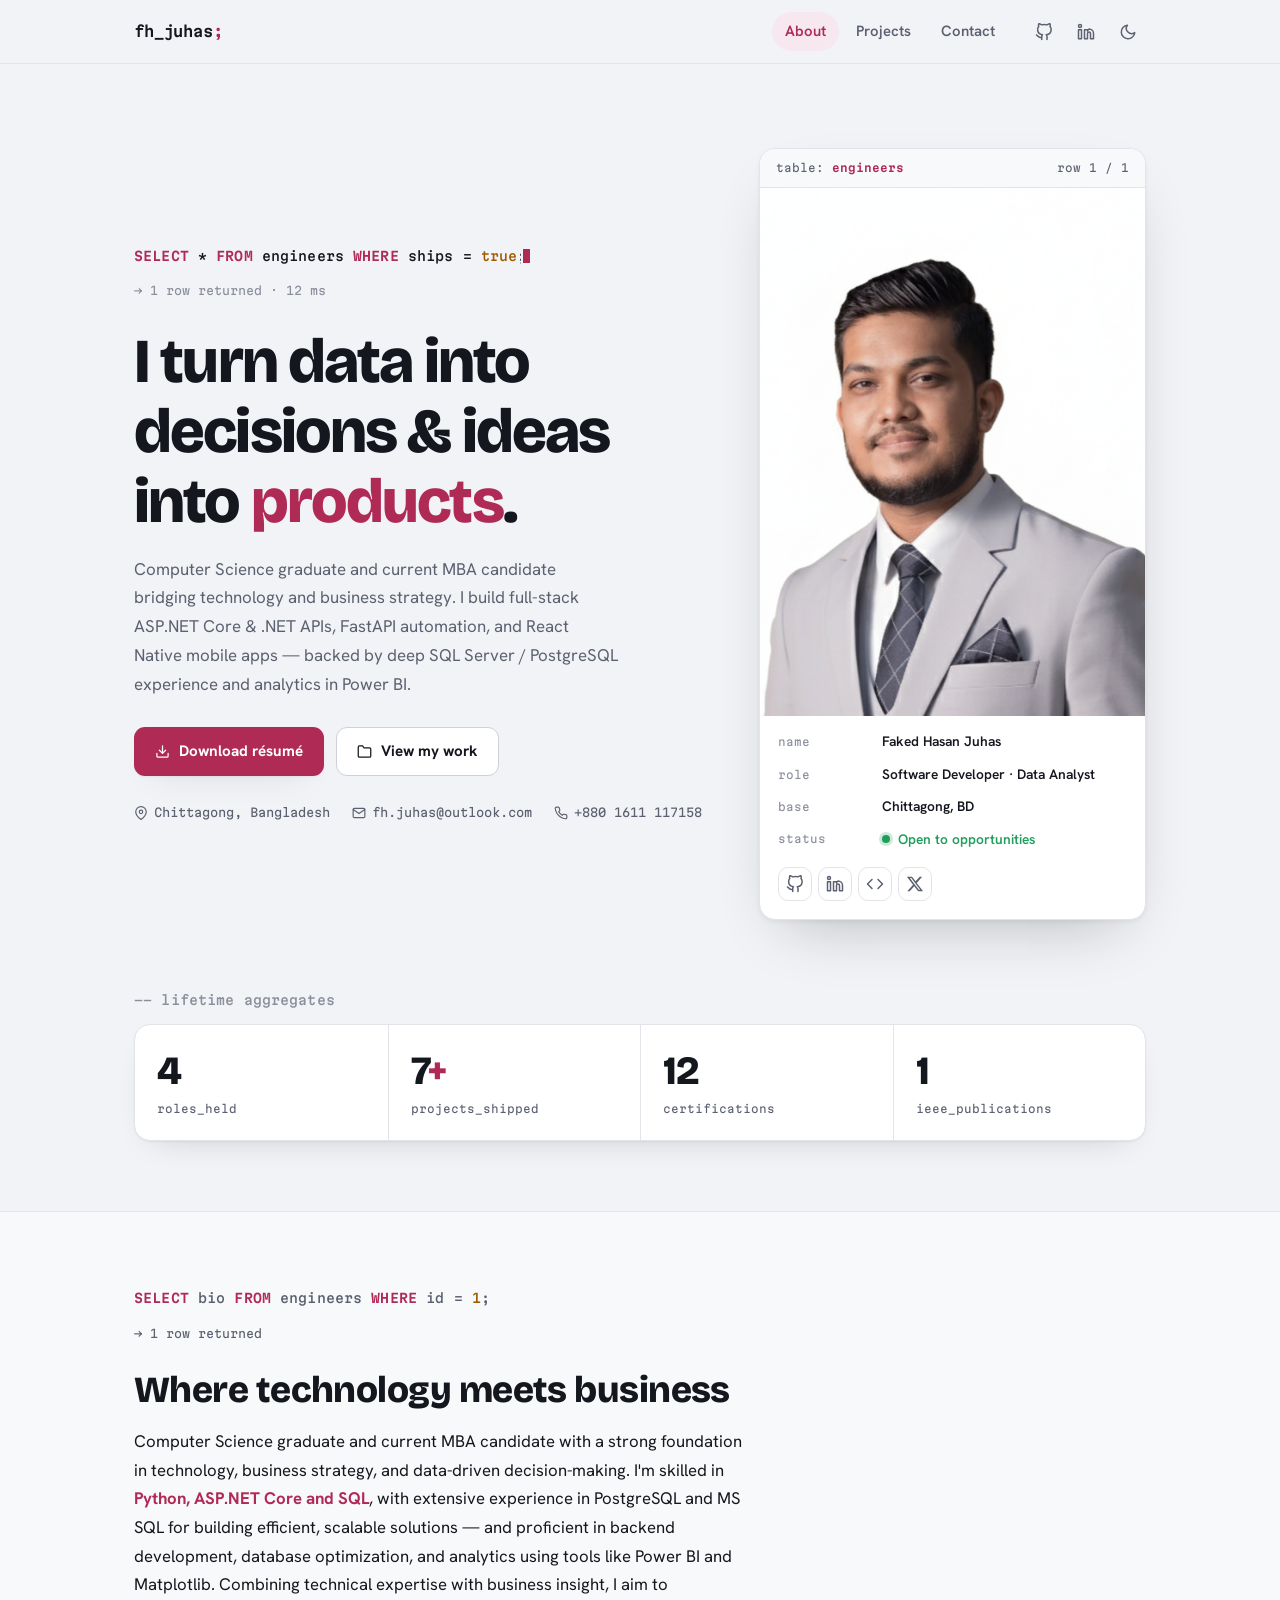
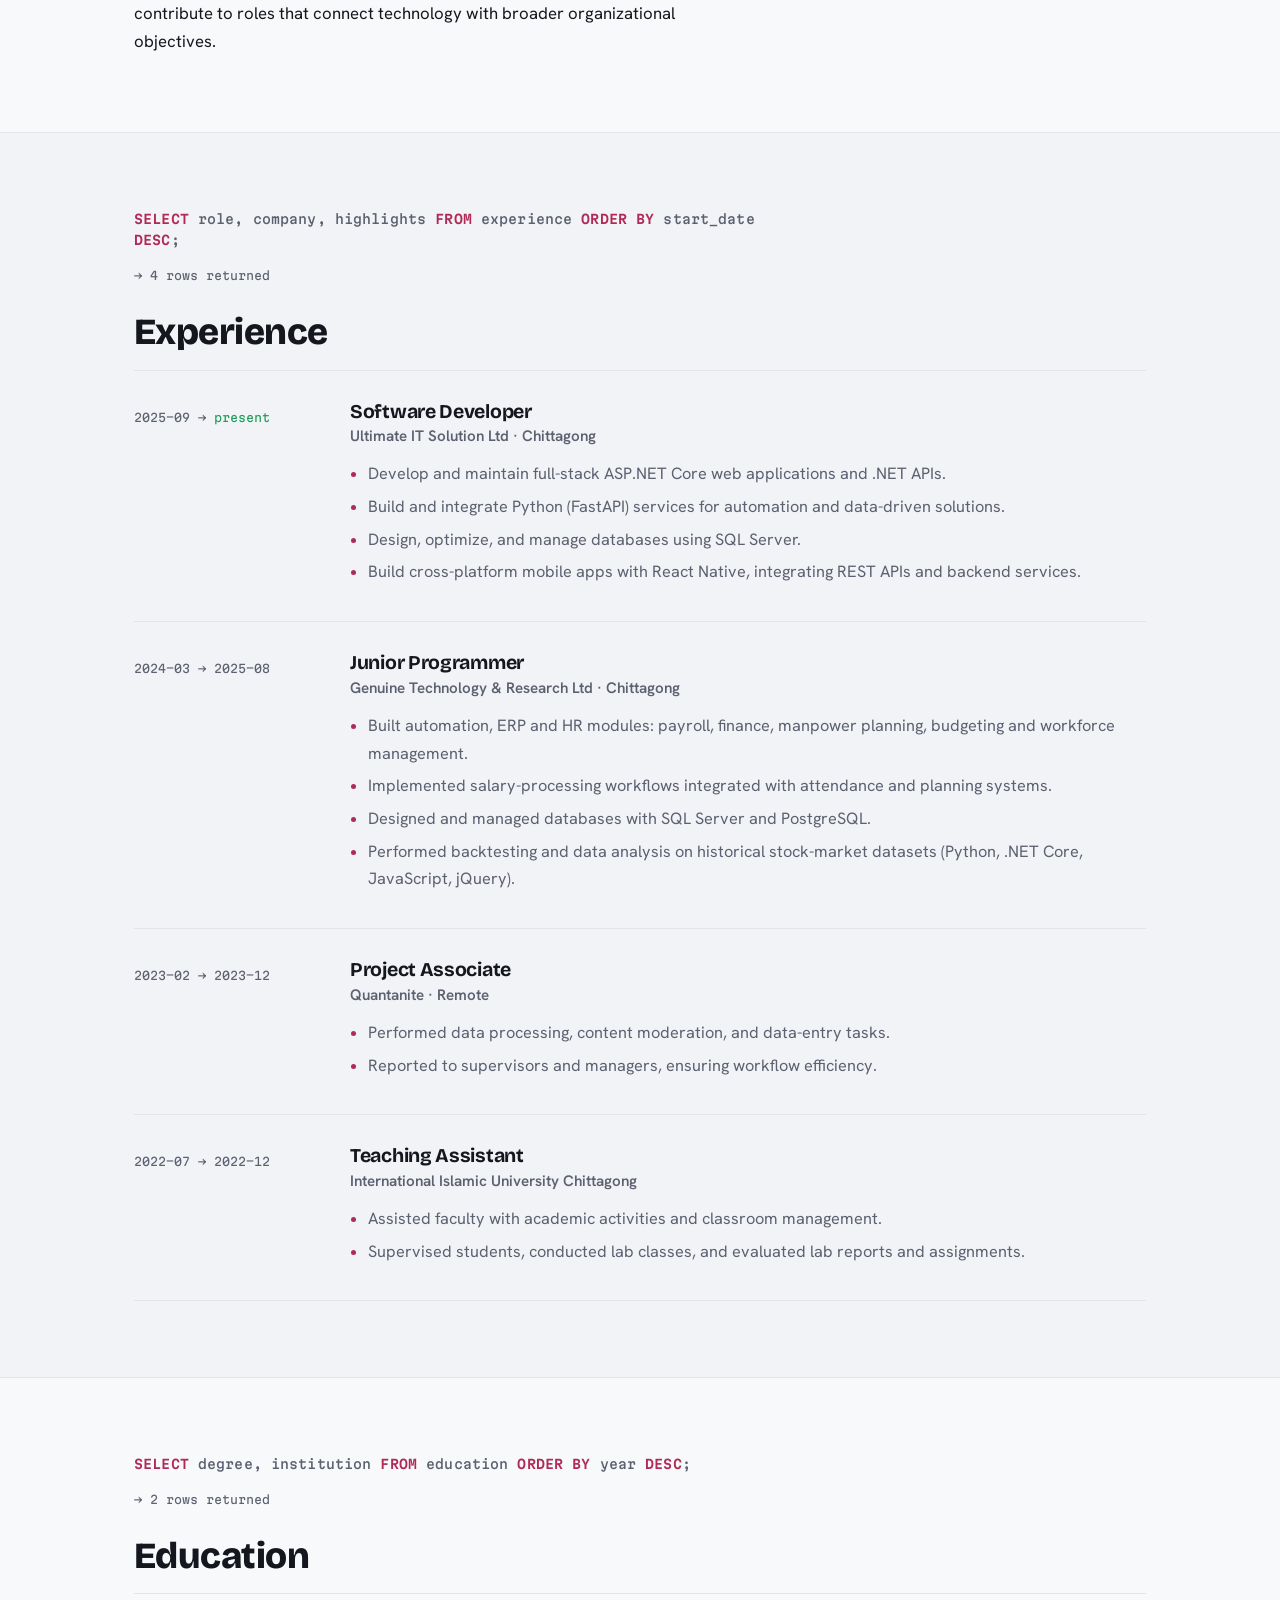
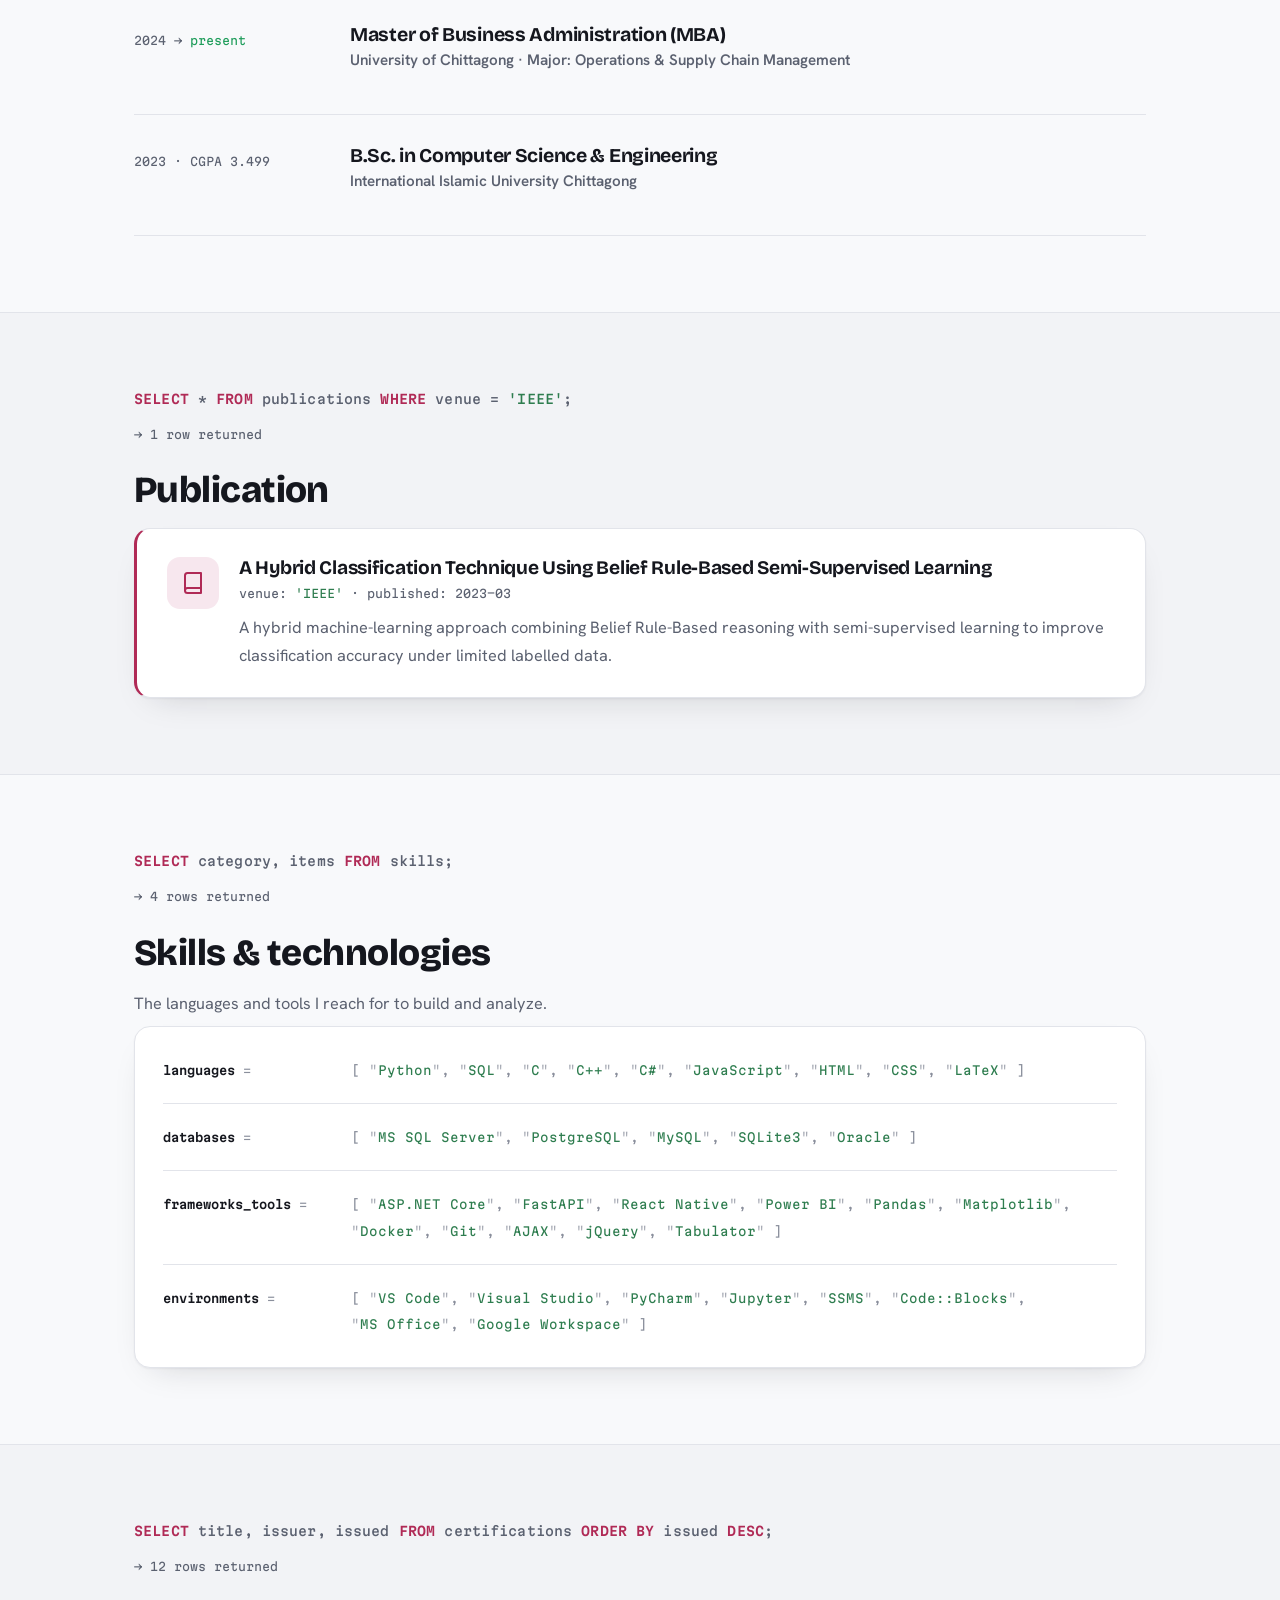
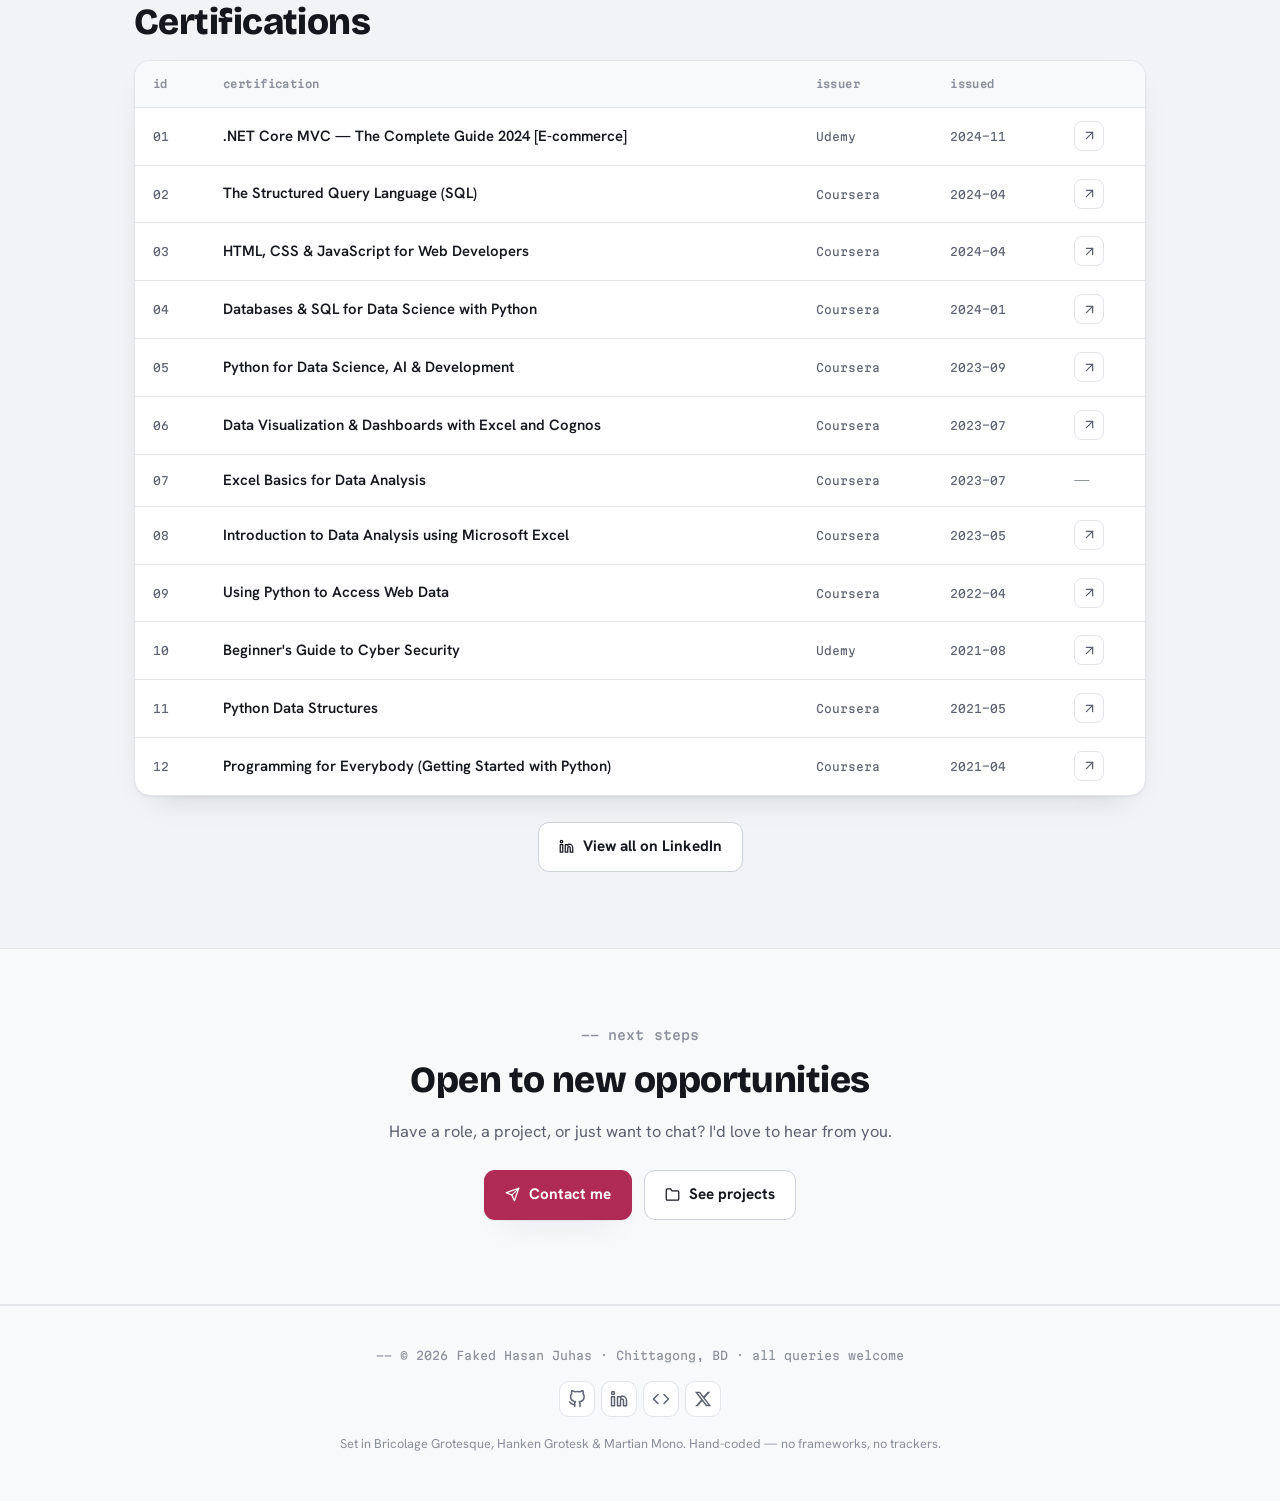
==== commit b2815b9c: "some modifications" ====
--- a/index.html
+++ b/index.html
@@ -4,10 +4,10 @@
 	<meta charset="utf-8" />
 	<meta name="viewport" content="width=device-width, initial-scale=1" />
 	<title>Faked Hasan Juhas — Software Engineer &amp; Data Analyst</title>
-	<meta name="description" content="Faked Hasan Juhas — Software Engineer and Data Analyst in Chittagong, Bangladesh. Full-stack ASP.NET, FastAPI and React Native, backed by deep SQL Server, PostgreSQL and Power BI experience." />
+	<meta name="description" content="Faked Hasan Juhas — Software Engineer and Data Analyst in Chittagong, Bangladesh. Full-stack ASP.NET Core, FastAPI and React Native, backed by deep SQL Server, PostgreSQL and Power BI experience." />
 	<meta property="og:type" content="website" />
 	<meta property="og:title" content="Faked Hasan Juhas — Software Engineer &amp; Data Analyst" />
-	<meta property="og:description" content="Full-stack development and data analytics: ASP.NET, FastAPI, React Native, SQL Server, PostgreSQL, Power BI." />
+	<meta property="og:description" content="Full-stack development and data analytics: ASP.NET Core, FastAPI, React Native, SQL Server, PostgreSQL, Power BI." />
 	<meta name="theme-color" content="#f2f3f6" media="(prefers-color-scheme: light)" />
 	<meta name="theme-color" content="#0e1015" media="(prefers-color-scheme: dark)" />
 	<link rel="icon" href="favicon.svg" type="image/svg+xml" />
@@ -70,7 +70,7 @@
 					<p class="q type-wrap" aria-label="SELECT * FROM engineers WHERE ships = true;"><span class="type"><span class="kw">SELECT</span> * <span class="kw">FROM</span> engineers <span class="kw">WHERE</span> ships = <span class="num">true</span>;</span><span class="caret" aria-hidden="true"></span></p>
 					<p class="rs after-type">&rarr; 1 row returned &middot; 12 ms</p>
 					<h1>I turn data into decisions &amp; ideas into <span class="kw-ink">products</span>.</h1>
-					<p class="hero__lead">Computer Science graduate and current MBA candidate bridging technology and business strategy. I build full-stack ASP.NET &amp; .NET APIs, FastAPI automation, and React Native mobile apps — backed by deep SQL Server / PostgreSQL experience and analytics in Power BI.</p>
+					<p class="hero__lead">Computer Science graduate and current MBA candidate bridging technology and business strategy. I build full-stack ASP.NET Core &amp; .NET APIs, FastAPI automation, and React Native mobile apps — backed by deep SQL Server / PostgreSQL experience and analytics in Power BI.</p>
 					<div class="hero__cta">
 						<a href="assets/files/Faked_Hasan_Juhas_Resume.pdf" class="btn btn--primary" target="_blank" rel="noopener"><svg class="ic ic--sm"><use href="#i-download"/></svg> Download résumé</a>
 						<a href="projects.html" class="btn btn--ghost"><svg class="ic ic--sm"><use href="#i-folder"/></svg> View my work</a>
@@ -125,7 +125,7 @@
 				<p class="rs">&rarr; 1 row returned</p>
 				<h2>Where technology meets business</h2>
 			</div>
-			<p class="about-copy reveal">Computer Science graduate and current MBA candidate with a strong foundation in technology, business strategy, and data-driven decision-making. I'm skilled in <strong>Python, ASP.NET and SQL</strong>, with extensive experience in PostgreSQL and MS SQL for building efficient, scalable solutions — and proficient in backend development, database optimization, and analytics using tools like Power BI and Matplotlib. Combining technical expertise with business insight, I aim to contribute to roles that connect technology with broader organizational objectives.</p>
+			<p class="about-copy reveal">Computer Science graduate and current MBA candidate with a strong foundation in technology, business strategy, and data-driven decision-making. I'm skilled in <strong>Python, ASP.NET Core and SQL</strong>, with extensive experience in PostgreSQL and MS SQL for building efficient, scalable solutions — and proficient in backend development, database optimization, and analytics using tools like Power BI and Matplotlib. Combining technical expertise with business insight, I aim to contribute to roles that connect technology with broader organizational objectives.</p>
 		</div>
 	</section>
 
@@ -144,7 +144,7 @@
 						<h3>Software Developer</h3>
 						<p class="org">Ultimate IT Solution Ltd &middot; Chittagong</p>
 						<ul>
-							<li>Develop and maintain full-stack ASP.NET web applications and .NET APIs.</li>
+							<li>Develop and maintain full-stack ASP.NET Core web applications and .NET APIs.</li>
 							<li>Build and integrate Python (FastAPI) services for automation and data-driven solutions.</li>
 							<li>Design, optimize, and manage databases using SQL Server.</li>
 							<li>Build cross-platform mobile apps with React Native, integrating REST APIs and backend services.</li>
@@ -256,7 +256,7 @@
 				</div>
 				<div class="arr">
 					<span class="arr__k">frameworks_tools</span>
-					<span class="arr__v">[ <span class="tok">ASP.NET</span>, <span class="tok">FastAPI</span>, <span class="tok">React Native</span>, <span class="tok">Power BI</span>, <span class="tok">Pandas</span>, <span class="tok">Matplotlib</span>, <span class="tok">Docker</span>, <span class="tok">Git</span>, <span class="tok">AJAX</span>, <span class="tok">jQuery</span>, <span class="tok">Tabulator</span> ]</span>
+					<span class="arr__v">[ <span class="tok">ASP.NET Core</span>, <span class="tok">FastAPI</span>, <span class="tok">React Native</span>, <span class="tok">Power BI</span>, <span class="tok">Pandas</span>, <span class="tok">Matplotlib</span>, <span class="tok">Docker</span>, <span class="tok">Git</span>, <span class="tok">AJAX</span>, <span class="tok">jQuery</span>, <span class="tok">Tabulator</span> ]</span>
 				</div>
 				<div class="arr">
 					<span class="arr__k">environments</span>
--- a/assets/css/style.css
+++ b/assets/css/style.css
@@ -589,75 +589,70 @@
   margin-top: 26px;
 }
 
-/* ---------- Projects ---------- */
+/* ---------- Projects (minimal) ---------- */
 .prj-grid {
   display: grid;
   grid-template-columns: 1fr 1fr;
-  gap: 26px;
+  gap: 28px;
 }
 .prj {
   background: var(--surface);
   border: 1px solid var(--line);
   border-radius: var(--r);
-  box-shadow: var(--shadow);
   overflow: hidden;
   display: flex;
   flex-direction: column;
-  transition: transform .2s ease, box-shadow .2s ease, border-color .2s ease;
-}
-.prj:hover { transform: translateY(-3px); box-shadow: var(--shadow-lg); border-color: var(--line-strong); }
-.prj--featured { grid-column: 1 / -1; }
-
-.prj__bar {
-  display: flex;
-  align-items: center;
-  justify-content: space-between;
-  gap: 10px;
-  padding: 10px 18px;
-  border-bottom: 1px solid var(--line);
-  background: var(--surface-2);
-  font-family: var(--font-mono);
-  font-size: .66rem;
-  color: var(--muted);
-}
-.prj__bar .pid { color: var(--kw); font-weight: 600; }
-.prj__bar .st { display: inline-flex; align-items: center; gap: 7px; }
-.prj__bar .st .dot-live { width: 7px; height: 7px; }
-.prj__bar .st.is-src .dot-live { background: var(--num); box-shadow: 0 0 0 3px color-mix(in srgb, var(--num) 20%, transparent); }
-.prj__bar .st.is-doc .dot-live { background: var(--faint); box-shadow: 0 0 0 3px color-mix(in srgb, var(--faint) 20%, transparent); }
-
-.prj__inner { display: flex; flex-direction: column; flex: 1; }
-.prj--featured .prj__inner { display: grid; grid-template-columns: 1.05fr 1fr; }
-
-.prj__media { display: block; overflow: hidden; border-bottom: 1px solid var(--line); background: var(--surface-2); }
-.prj--featured .prj__media { border-bottom: 0; border-right: 1px solid var(--line); }
+  transition: border-color .2s ease;
+}
+.prj:hover { border-color: var(--line-strong); }
+.prj--featured { grid-column: 1 / -1; display: grid; grid-template-columns: 1.05fr 1fr; }
+
+.prj__media { display: block; overflow: hidden; background: var(--surface-2); }
+.prj--featured .prj__media { border-right: 1px solid var(--line); }
 .prj__media img {
   width: 100%;
   aspect-ratio: 16 / 9.6;
   object-fit: cover;
   object-position: top;
-  transition: transform .45s ease;
-}
-.prj--featured .prj__media img { height: 100%; aspect-ratio: auto; min-height: 280px; }
-.prj:hover .prj__media img { transform: scale(1.03); }
-
-.prj__body { padding: 22px 24px 24px; display: flex; flex-direction: column; flex: 1; }
-.prj__body h3 { font-size: 1.18rem; margin-bottom: 8px; }
-.prj--featured .prj__body h3 { font-size: 1.4rem; }
-.prj__body > p { color: var(--muted); font-size: .96rem; flex: 1; }
-
-.prj__deps {
+  display: block;
+}
+.prj--featured .prj__media { display: flex; align-items: center; }
+.prj--featured .prj__media img { height: auto; aspect-ratio: auto; object-fit: contain; }
+
+.prj__body { padding: 26px 28px 28px; display: flex; flex-direction: column; flex: 1; }
+.prj--featured .prj__body { padding: 40px; justify-content: center; }
+
+.prj__flag {
+  align-self: flex-start;
+  font-family: var(--font-mono);
+  font-size: .62rem;
+  letter-spacing: .08em;
+  text-transform: uppercase;
+  color: var(--kw);
+  margin-bottom: 12px;
+}
+.prj__body h3 { font-size: 1.16rem; margin-bottom: 10px; }
+.prj--featured .prj__body h3 { font-size: 1.5rem; }
+.prj__body > p { color: var(--muted); font-size: .96rem; flex: 1; margin: 0; }
+
+.prj__tags {
+  list-style: none;
+  display: flex;
+  flex-wrap: wrap;
+  gap: 8px;
+  padding: 0;
+  margin: 18px 0 22px;
+}
+.prj__tags li {
   font-family: var(--font-mono);
   font-size: .68rem;
-  line-height: 2.1;
-  color: var(--faint);
-  margin: 14px 0 16px;
-  word-break: break-word;
-}
-.prj__deps .tok { color: var(--str); white-space: nowrap; }
-.prj__deps .tok::before, .prj__deps .tok::after { content: "\""; color: var(--faint); opacity: .75; }
-
-.prj__links { display: flex; flex-wrap: wrap; gap: 16px; }
+  color: var(--muted);
+  padding: 4px 10px;
+  border: 1px solid var(--line);
+  border-radius: 999px;
+}
+
+.prj__links { display: flex; flex-wrap: wrap; gap: 20px; }
 .prj__links a {
   display: inline-flex;
   align-items: center;
@@ -809,9 +804,10 @@
 @media (max-width: 960px) {
   .hero__grid { grid-template-columns: 1fr; gap: 40px; }
   .hero__photo { max-width: 420px; margin: 0 auto; width: 100%; }
-  .prj--featured .prj__inner { grid-template-columns: 1fr; }
+  .prj--featured { grid-template-columns: 1fr; }
   .prj--featured .prj__media { border-right: 0; border-bottom: 1px solid var(--line); }
   .prj--featured .prj__media img { min-height: 0; aspect-ratio: 16 / 8.5; height: auto; }
+  .prj--featured .prj__body { padding: 26px 28px 28px; }
   .contact-wrap { grid-template-columns: 1fr; }
 }
 
